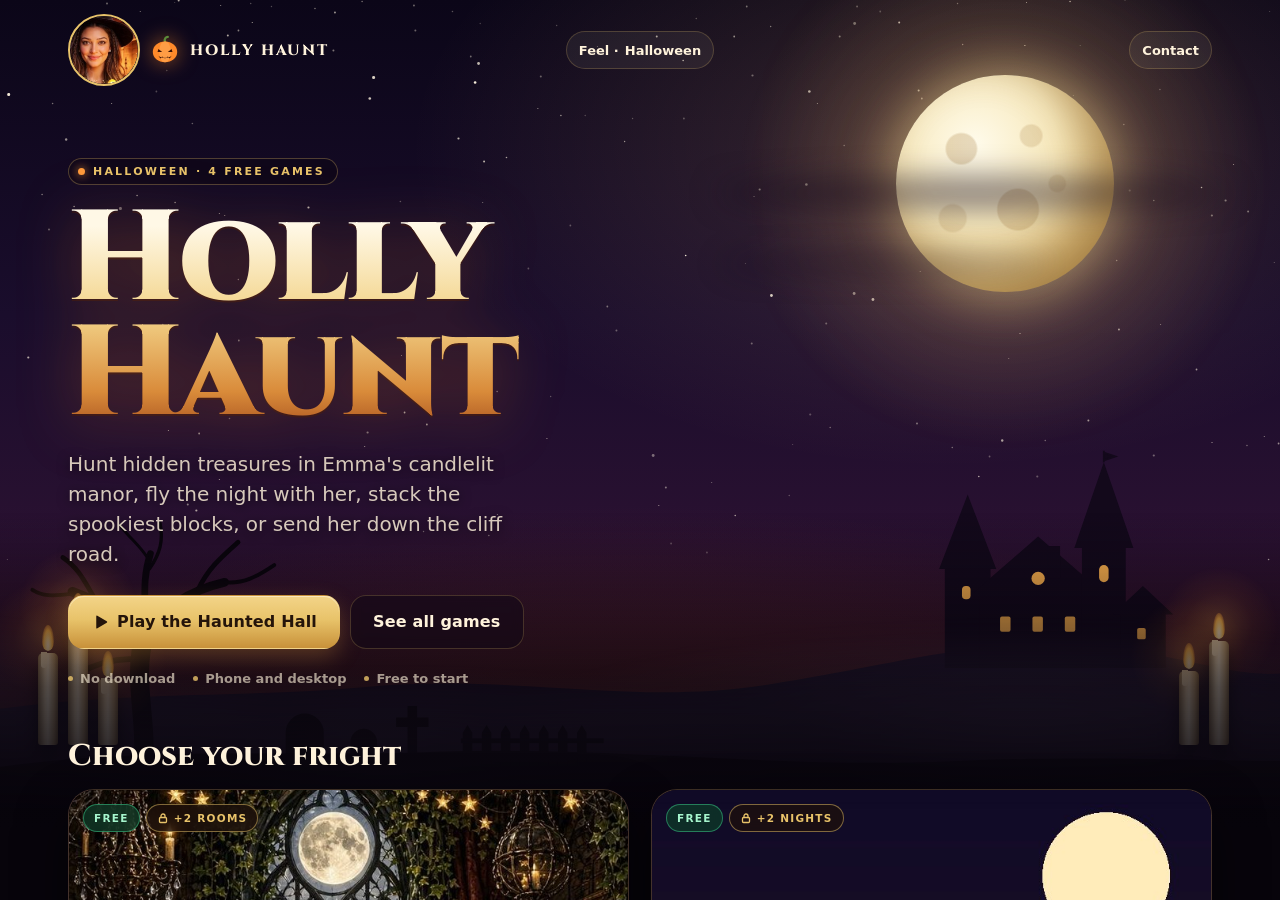
==== index.html @ d666a54c "Make each theme a real hunt, with its own rooms, cards, flight, and unlock" ====
<!DOCTYPE html>
<html lang="en">
<head>
  <meta charset="UTF-8" />
  <meta name="viewport" content="width=device-width, initial-scale=1, viewport-fit=cover" />
  <title>Holly Haunt · Spooky Halloween games to play in your browser</title>
  <meta name="description" content="Four free Halloween games for phone and desktop: find hidden objects in Emma's hall, fly with Emma, stack Holly blocks, or ride the cliff road." />
  <meta name="theme-color" content="#07040b" />
  <link rel="canonical" href="https://halloweenfest.github.io/" />
  <meta property="og:type" content="website" />
  <meta property="og:site_name" content="Holly Haunt" />
  <meta property="og:title" content="Holly Haunt · Spooky Halloween games" />
  <meta property="og:description" content="Find hidden objects, fly with Emma, stack the haunt, or ride the cliff. Free to play in your browser." />
  <meta property="og:url" content="https://halloweenfest.github.io/" />
  <meta property="og:image" content="https://halloweenfest.github.io/og.jpg" />
  <meta property="og:image:width" content="1200" />
  <meta property="og:image:height" content="630" />
  <meta name="twitter:card" content="summary_large_image" />
  <link rel="icon" href="favicon.ico?v=11" sizes="any" />
  <link rel="icon" href="favicon.png?v=11" type="image/png" />
  <link rel="apple-touch-icon" href="apple-touch-icon.png?v=11" />
  <link rel="preconnect" href="https://fonts.googleapis.com" />
  <link rel="preconnect" href="https://fonts.gstatic.com" crossorigin />
  <link rel="stylesheet" href="https://fonts.googleapis.com/css2?family=Cinzel:wght@600;700;800;900&display=swap" />
  <link rel="stylesheet" href="site.css?v=4" />
  <link rel="preload" as="image" href="tile-find.jpg?v=7" />
  <script>
    !function(t,e){var o,n,p,r;e.__SV||(window.posthog=e,e._i=[],e.init=function(i,s,a){function g(t,e){var o=e.split(".");2==o.length&&(t=t[o[0]],e=o[1]),t[e]=function(){t.push([e].concat(Array.prototype.slice.call(arguments,0)))}}(p=t.createElement("script")).type="text/javascript",p.crossOrigin="anonymous",p.async=!0,p.src=s.api_host.replace(".i.posthog.com","-assets.i.posthog.com")+"/static/array.js",(r=t.getElementsByTagName("script")[0]).parentNode.insertBefore(p,r);var u=e;for(void 0!==a?u=e[a]=[]:a="posthog",u.people=u.people||[],u.toString=function(t){var e="posthog";return"posthog"!==a&&(e+="."+a),t||(e+=" (stub)"),e},u.people.toString=function(){return u.toString(1)+".people (stub)"},o="init capture register register_once register_for_session unregister unregister_for_session getFeatureFlag getFeatureFlagPayload isFeatureEnabled reloadFeatureFlags updateEarlyAccessFeatureEnrollment getEarlyAccessFeatures on onFeatureFlags onSessionId getSurveys getActiveMatchingSurveys renderSurvey canRenderSurvey getNextSurveyStep identify setPersonProperties group resetGroups setPersonPropertiesForFlags resetPersonPropertiesForFlags setGroupPropertiesForFlags resetGroupPropertiesForFlags reset get_distinct_id set_config startSessionRecording stopSessionRecording sessionRecordingStarted captureException loadToolbar get_session_id get_session_replay_url createPersonProfile opt_in_capturing opt_out_capturing has_opted_in_capturing has_opted_out_capturing clear_opt_in_out_capturing debug".split(" "),n=0;n<o.length;n++)g(u,o[n]);e._i.push([i,s,a])},e.__SV=1)}(document,window.posthog||[]);
    posthog.init('phc_z6kQXd5am8uAvdXVkFVNWkbPxMuJ7vJc547HLKTxLLtp',{api_host:'https://us.i.posthog.com',person_profiles:'identified_only'});
    posthog.register({ site: 'halloweenfest' });
  </script>
  <style>
    /* =====================================================================
       FIND GAME  (Holly Haunt hidden objects)
       ===================================================================== */
    html, body { height: 100%; }
    body {
      display: flex; flex-direction: column;
      height: 100dvh;
      overflow: hidden;
      background: #07040a;
    }
    body > header.topbar {
      background: linear-gradient(180deg, rgba(10, 5, 14, .97), rgba(14, 7, 18, .9));
      border-bottom-color: rgba(232, 195, 106, .16);
    }
    body > header .mid { display: flex; align-items: center; justify-content: center; gap: 8px; }
    .emma-mark { width: 48px; height: 48px; border-radius: 50%; object-fit: cover; border: 2px solid #e8c36a; flex: none; }
    body > header .mid .sub { display: inline-flex; align-items: center; gap: 6px; justify-content: center; }
    body > header .mid .sub svg { width: 13px; height: 13px; opacity: .8; }
    #progress {
      position: absolute; left: 0; right: 0; bottom: -1px; height: 2px;
      background: rgba(255, 243, 220, .06); overflow: hidden; pointer-events: none;
    }
    #progress i {
      display: block; height: 100%; width: 0;
      background: linear-gradient(90deg, var(--ember), var(--gold), #fff1c4);
      box-shadow: 0 0 12px rgba(255, 190, 90, .8);
      transition: width .5s cubic-bezier(.2, .8, .2, 1);
    }
    #score {
      display: inline-flex; align-items: center; gap: 6px;
      font: 800 14px/1 var(--sans); font-variant-numeric: tabular-nums;
      min-height: 38px; padding: 0 12px; border-radius: 999px;
      background: linear-gradient(180deg, rgba(232, 195, 106, .2), rgba(232, 195, 106, .08));
      color: #ffe7a8; border: 1px solid var(--line-strong);
      box-shadow: 0 0 18px rgba(232, 160, 60, .15);
    }
    #score.bump { animation: bump .45s ease-out; }
    @keyframes bump { 40% { transform: scale(1.18); box-shadow: 0 0 26px rgba(255, 200, 100, .6); } }

    #stage {
      position: relative;
      flex: 1;
      min-height: 0;
      background: #060307;
      touch-action: none;
      overflow: hidden;
      user-select: none; -webkit-user-select: none;
    }
    #bgblur {
      position: absolute; inset: -60px;
      background: #120910 center / cover no-repeat;
      filter: blur(34px) saturate(1.3) brightness(.5);
      transform: scale(1.08);
      pointer-events: none;
    }
    #pic {
      position: absolute; inset: 0;
      width: 100%; height: 100%;
      object-fit: contain;
      pointer-events: none;
      user-select: none; -webkit-user-select: none;
      filter: drop-shadow(0 24px 60px rgba(0, 0, 0, .75));
      opacity: 0; transition: opacity .5s ease;
    }
    #pic.ready { opacity: 1; }
    .fx-vignette, .fx-candle {
      position: absolute; inset: 0; pointer-events: none; z-index: 2;
    }
    .fx-vignette {
      background:
        radial-gradient(ellipse 70% 62% at 50% 50%, transparent 55%, rgba(4, 1, 6, .55) 85%, rgba(4, 1, 6, .85) 100%);
    }
    .fx-candle {
      background:
        radial-gradient(45% 38% at 30% 62%, rgba(255, 150, 50, .16), transparent 70%),
        radial-gradient(40% 34% at 72% 38%, rgba(255, 190, 90, .10), transparent 70%);
      mix-blend-mode: screen;
      animation: candle 5.2s infinite;
    }
    @keyframes candle {
      0%, 100% { opacity: .85; } 8% { opacity: .6; } 12% { opacity: .95; } 30% { opacity: .75; }
      46% { opacity: 1; } 52% { opacity: .7; } 70% { opacity: .9; } 84% { opacity: .65; }
    }
    /* found marker */
    .ring {
      position: absolute; z-index: 3; border-radius: 50%;
      transform: translate(-50%, -50%);
      pointer-events: none;
      border: 2px solid rgba(255, 222, 140, .95);
      background: radial-gradient(circle, rgba(255, 220, 140, .14), rgba(255, 220, 140, 0) 70%);
      box-shadow: 0 0 14px rgba(255, 196, 90, .75), inset 0 0 12px rgba(255, 196, 90, .35);
      animation: ringIn .5s cubic-bezier(.2, 1.4, .4, 1) both;
    }
    .ring::after {
      content: ""; position: absolute; right: -2px; top: -2px;
      width: 18px; height: 18px; border-radius: 50%;
      background: #2fbf7d url("data:image/svg+xml,%3Csvg xmlns='http://www.w3.org/2000/svg' viewBox='0 0 24 24' fill='none' stroke='white' stroke-width='3.4' stroke-linecap='round' stroke-linejoin='round'%3E%3Cpath d='M5 12.5l4.5 4.5L19 7.5'/%3E%3C/svg%3E") center / 12px no-repeat;
      box-shadow: 0 0 0 2px #0c0710, 0 2px 8px rgba(0, 0, 0, .6);
    }
    @keyframes ringIn { from { transform: translate(-50%, -50%) scale(.3); opacity: 0; } }
    /* hint magnifier */
    .ring.hint {
      z-index: 4;
      border: 3px solid #ffe2a0;
      background: radial-gradient(circle at 38% 34%, rgba(255, 255, 255, .22), rgba(255, 240, 200, .06) 45%, rgba(255, 210, 120, .04) 70%);
      -webkit-backdrop-filter: brightness(1.45) contrast(1.12) saturate(1.2);
      backdrop-filter: brightness(1.45) contrast(1.12) saturate(1.2);
      box-shadow: 0 0 0 6px rgba(20, 10, 20, .55), 0 0 0 7px rgba(255, 226, 160, .5), 0 0 40px rgba(255, 200, 100, .7);
      animation: lensIn .45s cubic-bezier(.2, 1.4, .4, 1) both, lens 1.1s ease-in-out .45s 3;
    }
    .ring.hint::after {
      right: auto; top: auto; left: 88%; top: 88%;
      width: 12px; height: 46px; border-radius: 6px;
      background: linear-gradient(90deg, #5a3a1c, #a8783e 50%, #5a3a1c);
      box-shadow: 0 0 0 2px rgba(255, 226, 160, .6), 0 6px 14px rgba(0, 0, 0, .6);
      transform: rotate(-45deg); transform-origin: 50% 0;
    }
    @keyframes lensIn { from { transform: translate(-50%, -50%) scale(2.2); opacity: 0; } }
    @keyframes lens { 50% { transform: translate(-50%, -50%) scale(1.12); } }
    .ring.hint.fade { opacity: 0; transition: opacity .4s; }

    .burst { position: absolute; z-index: 5; width: 0; height: 0; pointer-events: none; }
    .burst .shock {
      position: absolute; left: -40px; top: -40px; width: 80px; height: 80px; border-radius: 50%;
      border: 2px solid rgba(255, 230, 160, .9);
      box-shadow: 0 0 24px rgba(255, 190, 90, .8);
      animation: shock .6s ease-out forwards;
    }
    @keyframes shock { from { transform: scale(.2); opacity: 1; } to { transform: scale(1.8); opacity: 0; } }
    .burst .spark {
      position: absolute; left: -4px; top: -4px; width: 8px; height: 8px; border-radius: 50%;
      background: radial-gradient(circle, #fff, #ffd27a 45%, rgba(255, 140, 40, 0) 72%);
      animation: spark .8s cubic-bezier(.1, .7, .3, 1) forwards;
      transform: rotate(var(--a)) translateX(0);
    }
    .burst .spark:nth-child(3n) { background: radial-gradient(circle, #fff, #b9a2ff 45%, rgba(139, 108, 255, 0) 72%); }
    @keyframes spark {
      70% { opacity: 1; }
      to { transform: rotate(var(--a)) translateX(var(--d)) scale(.4); opacity: 0; }
    }
    .pop {
      position: absolute; z-index: 6; transform: translate(-50%, -110%);
      font: 900 26px/1 var(--display); letter-spacing: .04em; color: #ffe9b0;
      text-shadow: 0 0 18px rgba(255, 170, 60, .9), 0 3px 10px #000;
      pointer-events: none; white-space: nowrap;
      animation: floaty 1s cubic-bezier(.2, .8, .3, 1) forwards;
    }
    @keyframes floaty {
      from { transform: translate(-50%, -60%) scale(.6); opacity: 0; }
      20% { transform: translate(-50%, -110%) scale(1.08); opacity: 1; }
      to { transform: translate(-50%, -200%) scale(1); opacity: 0; }
    }
    .miss {
      position: absolute; z-index: 5; width: 54px; height: 54px; margin: -27px 0 0 -27px;
      border-radius: 50%; pointer-events: none;
      border: 2px solid rgba(190, 160, 255, .75);
      background: radial-gradient(circle, rgba(139, 108, 255, .25), transparent 65%);
      animation: miss .5s ease-out forwards;
    }
    .miss::before, .miss::after {
      content: ""; position: absolute; left: 50%; top: 50%; width: 16px; height: 2px; margin: -1px 0 0 -8px;
      background: rgba(220, 205, 255, .95); border-radius: 2px; transform: rotate(45deg);
    }
    .miss::after { transform: rotate(-45deg); }
    @keyframes miss {
      0% { transform: scale(.5); opacity: 0; } 25% { transform: scale(1) translateX(-4px); opacity: 1; }
      45% { transform: translateX(4px); } 65% { transform: translateX(-2px); }
      100% { transform: scale(1.25); opacity: 0; }
    }
    .flyer {
      position: fixed; z-index: 30; width: 46px; height: 46px; margin: -23px 0 0 -23px; border-radius: 50%;
      pointer-events: none; background-repeat: no-repeat;
      box-shadow: 0 0 0 2px #ffe2a0, 0 0 22px rgba(255, 190, 90, .9);
    }
    /* desktop cursor ring */
    #cursor {
      position: absolute; left: 0; top: 0; z-index: 7;
      width: 52px; height: 52px; margin: -26px 0 0 -26px; border-radius: 50%;
      border: 1.5px solid rgba(255, 236, 190, .9);
      box-shadow: 0 0 14px rgba(255, 190, 100, .55), inset 0 0 12px rgba(255, 190, 100, .3);
      pointer-events: none; opacity: 0; transition: opacity .2s, width .15s, height .15s, margin .15s;
      will-change: transform;
    }
    #cursor::after {
      content: ""; position: absolute; left: 50%; top: 50%; width: 4px; height: 4px; margin: -2px 0 0 -2px;
      border-radius: 50%; background: #fff2cf; box-shadow: 0 0 6px #ffcf7a;
    }
    #cursor.on { opacity: 1; }
    #cursor.out { opacity: .35; }
    #cursor.down { width: 40px; height: 40px; margin: -20px 0 0 -20px; }
    @media (hover: hover) and (pointer: fine) {
      #stage { cursor: none; }
    }
    #toast {
      bottom: 14px; z-index: 8;
      background: rgba(14, 7, 18, .82);
      border-color: rgba(232, 195, 106, .35);
      box-shadow: 0 10px 30px rgba(0, 0, 0, .5), 0 0 0 1px rgba(255, 255, 255, .04) inset;
      -webkit-backdrop-filter: blur(10px); backdrop-filter: blur(10px);
      padding: 10px 18px; font-weight: 700; letter-spacing: .01em;
    }

    /* item tray */
    #list {
      position: relative;
      display: flex; gap: 8px; overflow-x: auto; overscroll-behavior-x: contain;
      padding: 10px calc(12px + var(--sar)) 10px calc(12px + var(--sal));
      background: linear-gradient(180deg, rgba(26, 14, 28, .96), rgba(14, 8, 16, .98));
      border-top: 1px solid rgba(232, 195, 106, .2);
      box-shadow: 0 -12px 30px rgba(0, 0, 0, .45);
      scrollbar-width: none;
      scroll-snap-type: x proximity;
      -webkit-mask-image: linear-gradient(90deg, #000 85%, transparent);
      mask-image: linear-gradient(90deg, #000 85%, transparent);
    }
    #list::-webkit-scrollbar { display: none; }
    #list .tray-head { display: none; }
    .chip {
      position: relative;
      flex: 0 0 auto; display: inline-flex; align-items: center; gap: 9px;
      min-height: 50px; padding: 5px 14px 5px 5px;
      border: 1px solid rgba(255, 236, 190, .14); border-radius: 999px;
      background: linear-gradient(180deg, rgba(255, 243, 220, .08), rgba(255, 243, 220, .03));
      color: var(--cream); font: 650 13.5px/1.15 var(--sans); text-align: left;
      scroll-snap-align: start;
      transition: background .2s, border-color .2s, opacity .3s, transform .15s;
    }
    .chip:hover { border-color: rgba(255, 220, 150, .45); background: rgba(255, 243, 220, .1); }
    .chip:active { transform: scale(.97); }
    .chip .th {
      position: relative; flex: none;
      width: 40px; height: 40px; border-radius: 50%;
      background-color: #1a0f16; background-repeat: no-repeat;
      box-shadow: 0 0 0 1.5px rgba(232, 195, 106, .55), 0 4px 10px rgba(0, 0, 0, .5);
    }
    .chip .nm { white-space: nowrap; }
    .chip.got { opacity: .5; border-color: rgba(47, 191, 125, .35); background: rgba(47, 191, 125, .06); }
    .chip.got .nm { text-decoration: line-through; text-decoration-color: var(--gold); text-decoration-thickness: 2px; }
    .chip.got .th { filter: saturate(.6) brightness(.9); }
    .chip.got .th::after {
      content: ""; position: absolute; inset: 0; border-radius: 50%;
      background: rgba(16, 60, 38, .4) url("data:image/svg+xml,%3Csvg xmlns='http://www.w3.org/2000/svg' viewBox='0 0 24 24' fill='none' stroke='%239ff0c6' stroke-width='3.2' stroke-linecap='round' stroke-linejoin='round'%3E%3Cpath d='M5 12.5l4.5 4.5L19 7.5'/%3E%3C/svg%3E") center / 20px no-repeat;
    }
    .chip.just { animation: chipWin .9s ease-out; }
    .chip.just::before {
      content: ""; position: absolute; inset: -2px; border-radius: inherit; pointer-events: none;
      box-shadow: 0 0 0 2px rgba(255, 220, 140, .9), 0 0 24px rgba(255, 190, 90, .8);
      animation: chipGlow 1.2s ease-out forwards;
    }
    @keyframes chipWin { 30% { transform: scale(1.08); opacity: 1; } }
    @keyframes chipGlow { to { opacity: 0; } }
    .chip.hinted { border-color: rgba(255, 220, 140, .9); box-shadow: 0 0 18px rgba(255, 190, 90, .5); }

    #bar {
      display: grid; grid-template-columns: 1fr 1.25fr 52px;
      gap: 8px;
      padding: 8px calc(12px + var(--sar)) calc(10px + var(--sab)) calc(12px + var(--sal));
      background: #0e0810;
    }
    #bar .btn { min-height: 50px; }
    #bar .btn svg { width: 19px; height: 19px; flex: none; }
    #hintBtn { position: relative; overflow: hidden; }
    #hintBtn::after {
      content: ""; position: absolute; inset: 0;
      background: linear-gradient(105deg, transparent 35%, rgba(255, 255, 255, .45) 50%, transparent 65%);
      transform: translateX(-120%); animation: sheen 4.5s ease-in-out 2s infinite;
    }
    @keyframes sheen { 0%, 70% { transform: translateX(-120%); } 100% { transform: translateX(120%); } }
    #hintBtn.cool { filter: saturate(.5) brightness(.8); }
    #hintCount {
      font: 800 11px/1 var(--sans); padding: 3px 6px; border-radius: 999px;
      background: rgba(36, 20, 10, .2); color: #3a2208;
    }
    #contactBtn { padding: 0; min-height: 50px; }
    #contactBtn svg { width: 20px; height: 20px; }

    /* desktop: picture left, glass tray right */
    @media (min-width: 980px) {
      body {
        display: grid;
        grid-template-columns: minmax(0, 1fr) 340px;
        grid-template-rows: auto minmax(0, 1fr) auto;
      }
      body > header.topbar { grid-column: 1 / -1; }
      #stage { grid-column: 1; grid-row: 2 / 4; }
      #list {
        grid-column: 2; grid-row: 2;
        display: grid; grid-template-columns: 1fr 1fr; align-content: start; gap: 8px;
        overflow-x: hidden; overflow-y: auto;
        padding: 18px 16px 12px;
        border-top: 0; border-left: 1px solid rgba(232, 195, 106, .16);
        background:
          radial-gradient(120% 50% at 50% 0%, rgba(139, 108, 255, .12), transparent 70%),
          linear-gradient(180deg, rgba(24, 13, 26, .97), rgba(12, 7, 14, .99));
        box-shadow: -20px 0 40px rgba(0, 0, 0, .35);
        -webkit-mask-image: none; mask-image: none;
      }
      #list .tray-head {
        display: flex; grid-column: 1 / -1; align-items: baseline; justify-content: space-between;
        padding: 0 2px 6px; margin-bottom: 4px; border-bottom: 1px solid rgba(232, 195, 106, .14);
      }
      #list .tray-head b { font: 800 18px/1.2 var(--display); color: var(--cream); letter-spacing: .02em; }
      #list .tray-head span { font: 700 12px/1 var(--sans); color: var(--gold); letter-spacing: .12em; }
      .chip {
        border-radius: 14px; padding: 6px 8px 6px 6px; min-height: 60px; gap: 8px;
        font-size: 13px;
      }
      .chip .th { width: 46px; height: 46px; border-radius: 10px; }
      .chip .th::after { border-radius: 10px !important; }
      .chip .nm { white-space: normal; }
      #bar {
        grid-column: 2; grid-row: 3;
        grid-template-columns: 1fr 1fr 52px; grid-template-areas: "hint hint hint" "rooms rooms contact";
        padding: 12px 16px calc(16px + var(--sab));
        border-left: 1px solid rgba(232, 195, 106, .16);
        background: #0c070e;
      }
      #hintBtn { grid-area: hint; min-height: 56px; font-size: 17px; }
      #roomsBtn { grid-area: rooms; }
      #contactBtn { grid-area: contact; }
    }
    @media (max-width: 420px) {
      body > header.topbar { grid-template-columns: auto minmax(0, 1fr) auto; }
      body > header .mid .kicker { font-size: 12px; letter-spacing: .14em; }
    }
    @media (max-width: 360px) {
      .chip { font-size: 12.5px; min-height: 46px; }
      .chip .th { width: 36px; height: 36px; }
      #bar { grid-template-columns: 1fr 1.2fr 48px; }
      body > header .chip-btn:not(.icon) { padding: 0 9px; }
    }

    /* rooms sheet */
    .rooms { display: grid; grid-template-columns: repeat(3, minmax(0, 1fr)); gap: 10px; margin-top: 12px; }
    #rooms .room {
      aspect-ratio: 3 / 4; border-radius: 18px;
      border-color: rgba(232, 195, 106, .25);
      font: 800 15px/1.1 var(--display); letter-spacing: .02em;
      box-shadow: 0 12px 28px rgba(0, 0, 0, .5);
      background-size: cover; background-position: center 30%;
      transition: transform .25s, box-shadow .25s, border-color .25s;
    }
    #rooms .room:hover { transform: translateY(-4px); box-shadow: 0 18px 40px rgba(0, 0, 0, .6), 0 0 28px rgba(255, 170, 70, .2); }
    #rooms .room .meta { display: block; font: 600 11px/1.3 var(--sans); color: var(--muted); margin-top: 4px; letter-spacing: .02em; }
    #rooms .room.cur { border-color: var(--gold); box-shadow: 0 0 0 2px rgba(232, 195, 106, .55), 0 18px 40px rgba(0, 0, 0, .6); }
    #rooms .room.cur::before {
      content: "Playing"; position: absolute; z-index: 2; top: 8px; left: 8px;
      font: 800 9px/1 var(--sans); letter-spacing: .14em; text-transform: uppercase;
      padding: 5px 7px; border-radius: 999px; background: var(--gold); color: #24140a;
    }
    #pick .sheet h2, #pay .sheet h2, #done .sheet h2, #contact .sheet h2 {
      background: linear-gradient(180deg, #fff5de 30%, #e8c36a 85%);
      -webkit-background-clip: text; background-clip: text; color: transparent;
    }

    /* pay sheet */
    .emblem {
      width: 64px; height: 64px; margin: -2px auto 10px; border-radius: 50%;
      display: grid; place-items: center;
      background: radial-gradient(circle at 40% 35%, #3a2230, #170d14);
      border: 1px solid var(--line-strong);
      box-shadow: 0 0 30px rgba(255, 170, 70, .25), inset 0 0 18px rgba(0, 0, 0, .6);
    }
    .emblem svg { width: 30px; height: 30px; color: var(--gold); }
    #pay .sheet, #done .sheet { text-align: center; }
    .unlock-peek { display: grid; grid-template-columns: 1fr 1fr; gap: 10px; margin: 4px 0 14px; }
    .unlock-peek span {
      position: relative; aspect-ratio: 4 / 3; border-radius: 14px; overflow: hidden;
      background: #120a10 center 35% / cover no-repeat; border: 1px solid var(--line);
      display: flex; align-items: flex-end; justify-content: center; padding: 8px;
      font: 800 13px/1 var(--display); color: var(--cream); text-shadow: 0 2px 8px #000;
    }
    .unlock-peek span::after { content: ""; position: absolute; inset: 40% 0 0; background: linear-gradient(transparent, rgba(12, 7, 16, .9)); }
    .unlock-peek b { position: relative; z-index: 1; }

    /* done sheet */
    #done .stat-row { margin: 14px 0 6px; }
    #done .stat-row b { font-family: var(--display); font-size: 24px; color: #ffe7a8; }
    .stars-row { display: flex; justify-content: center; gap: 6px; margin: 6px 0 2px; }
    .stars-row svg { width: 30px; height: 30px; color: #3a2a30; transition: color .3s; }
    .stars-row svg.on { color: var(--gold); filter: drop-shadow(0 0 8px rgba(255, 190, 80, .7)); animation: starPop .5s cubic-bezier(.2, 1.6, .4, 1) both; }
    .stars-row svg.on:nth-child(2) { animation-delay: .15s; } .stars-row svg.on:nth-child(3) { animation-delay: .3s; }
    @keyframes starPop { from { transform: scale(0) rotate(-40deg); } }

    /* contact sheet */
    .contact-row {
      display: flex; align-items: center; gap: 12px; text-align: left;
      padding: 12px; margin-top: 10px; border-radius: 14px;
      background: rgba(255, 243, 220, .04); border: 1px solid var(--line);
    }
    .contact-row .ic {
      flex: none; width: 42px; height: 42px; border-radius: 12px; display: grid; place-items: center;
      background: linear-gradient(135deg, rgba(232, 195, 106, .25), rgba(139, 108, 255, .2)); color: var(--gold);
    }
    .contact-row .ic svg { width: 20px; height: 20px; }
    .contact-row .tx { min-width: 0; flex: 1; }
    .contact-row .tx p { margin: 0; font-size: 12px; letter-spacing: .14em; text-transform: uppercase; color: var(--gold); font-weight: 700; }
    .contact-row .tx strong { display: block; color: var(--cream); font-size: 16px; overflow-wrap: anywhere; }

    /* =====================================================================
       GAME PICKER
       ===================================================================== */
    #gate {
      position: fixed; inset: 0; z-index: 10;
      display: none;
      overflow-x: hidden; overflow-y: auto;
      -webkit-overflow-scrolling: touch;
      background: #07040b;
      --mx: 0; --my: 0;
    }
    #gate.on { display: block; }
    .scene {
      position: absolute; left: 0; right: 0; top: 0;
      height: clamp(600px, 92vh, 860px);
      overflow: hidden; pointer-events: none; z-index: 0;
      background:
        radial-gradient(60% 55% at 74% 18%, rgba(255, 196, 120, .16), transparent 70%),
        radial-gradient(90% 60% at 50% 100%, rgba(255, 110, 40, .2), transparent 65%),
        linear-gradient(180deg, #0b0618 0%, #1a0d2c 38%, #2a1131 66%, #3a1424 84%, #1a0a14 100%);
    }
    .scene::after {
      content: ""; position: absolute; left: 0; right: 0; bottom: 0; height: 38%;
      background: linear-gradient(180deg, transparent, rgba(7, 4, 11, .7) 55%, #07040b);
      z-index: 9;
    }
    .layer {
      position: absolute; inset: 0;
      transform: translate3d(calc(var(--mx) * var(--d, 0) * 1px), calc(var(--my) * var(--d, 0) * 1px), 0);
      transition: transform .6s cubic-bezier(.2, .7, .2, 1);
      will-change: transform;
    }
    .stars { position: absolute; left: 0; top: 0; width: 1px; height: 1px; border-radius: 50%; }
    .stars.s2 { animation: twinkle 3.6s ease-in-out infinite alternate; }
    @keyframes twinkle { from { opacity: .25; } to { opacity: 1; } }
    .moon-wrap { position: absolute; right: 13%; top: 9%; width: clamp(130px, 17vw, 250px); aspect-ratio: 1; }
    .moon-halo {
      position: absolute; inset: -90%; border-radius: 50%;
      background: radial-gradient(circle, rgba(255, 226, 160, .32) 0, rgba(255, 196, 120, .12) 30%, transparent 62%);
      animation: breathe 7s ease-in-out infinite;
    }
    @keyframes breathe { 50% { transform: scale(1.08); opacity: .8; } }
    .moon {
      position: absolute; inset: 0; border-radius: 50%;
      background:
        radial-gradient(circle at 30% 34%, rgba(170, 130, 70, .28) 0 7%, transparent 8%),
        radial-gradient(circle at 62% 28%, rgba(170, 130, 70, .22) 0 5%, transparent 6%),
        radial-gradient(circle at 56% 62%, rgba(170, 130, 70, .26) 0 11%, transparent 12%),
        radial-gradient(circle at 26% 66%, rgba(170, 130, 70, .18) 0 6%, transparent 7%),
        radial-gradient(circle at 74% 50%, rgba(170, 130, 70, .16) 0 4%, transparent 5%),
        radial-gradient(circle at 36% 32%, #fffbeb 0, #f7e8bb 40%, #e4c47e 72%, #b98f4b 100%);
      box-shadow: 0 0 50px 8px rgba(255, 226, 150, .4), 0 0 140px 40px rgba(255, 196, 110, .14), inset -22px -18px 44px rgba(110, 70, 25, .45);
    }
    .wisp {
      position: absolute; border-radius: 50%;
      background: rgba(18, 8, 28, .7); filter: blur(16px);
      animation: wisp linear infinite;
    }
    .wisp.w1 { width: 40%; height: 22px; right: 4%; top: 22%; animation-duration: 38s; }
    .wisp.w2 { width: 26%; height: 14px; right: 18%; top: 31%; animation-duration: 52s; animation-direction: reverse; opacity: .75; }
    @keyframes wisp { 0% { transform: translateX(30%); } 50% { transform: translateX(-30%); } 100% { transform: translateX(30%); } }
    .sil { position: absolute; left: 0; right: 0; bottom: 0; width: 100%; height: 46%; display: block; }
    .win { animation: winflick 3s infinite; }
    .win:nth-of-type(2n) { animation-duration: 4.3s; animation-delay: -1s; }
    .win:nth-of-type(3n) { animation-duration: 2.4s; animation-delay: -2s; }
    @keyframes winflick { 0%, 100% { opacity: 1; } 40% { opacity: .75; } 44% { opacity: .35; } 48% { opacity: .9; } 70% { opacity: .8; } }
    .fog {
      position: absolute; left: -50%; width: 200%; bottom: 0; height: 42%;
      background:
        radial-gradient(30% 50% at 15% 70%, rgba(190, 170, 230, .16), transparent 70%),
        radial-gradient(25% 45% at 40% 85%, rgba(200, 180, 240, .14), transparent 70%),
        radial-gradient(30% 50% at 65% 75%, rgba(190, 170, 230, .15), transparent 70%),
        radial-gradient(25% 45% at 90% 85%, rgba(200, 180, 240, .13), transparent 70%);
      filter: blur(6px);
      animation: drift 46s linear infinite alternate;
    }
    .fog.f2 { bottom: 6%; height: 30%; opacity: .7; animation-duration: 64s; animation-direction: alternate-reverse; }
    @keyframes drift { from { transform: translateX(0); } to { transform: translateX(25%); } }
    .bat {
      position: absolute; left: 0; top: var(--y); width: var(--w); height: auto;
      color: #07030a; opacity: .9;
      animation: batfly var(--t) linear var(--dl) infinite;
      transform: translateX(-120px);
    }
    .bat svg { width: 100%; height: auto; display: block; animation: bob 1.4s ease-in-out infinite alternate; }
    .bat path { animation: flap .22s ease-in-out infinite alternate; transform-origin: 50% 40%; }
    @keyframes batfly { from { transform: translateX(-120px); } to { transform: translateX(calc(100vw + 120px)); } }
    @keyframes bob { from { transform: translateY(-14px) rotate(-6deg); } to { transform: translateY(14px) rotate(5deg); } }
    @keyframes flap { from { transform: scaleY(1); } to { transform: scaleY(.45) scaleX(.94); } }
    .ember {
      position: absolute; bottom: 8%; width: 4px; height: 4px; border-radius: 50%;
      background: #ffb35c; box-shadow: 0 0 8px 2px rgba(255, 150, 50, .7);
      opacity: 0; animation: rise linear infinite;
    }
    @keyframes rise {
      0% { transform: translate(0, 0); opacity: 0; } 15% { opacity: .9; }
      100% { transform: translate(var(--dx, 30px), -46vh); opacity: 0; }
    }
    .candles { position: absolute; bottom: 10%; display: flex; align-items: flex-end; gap: 10px; z-index: 8; }
    .candles.left { left: 3%; }
    .candles.right { right: 4%; }
    .candle {
      position: relative; width: 20px; height: var(--h, 70px);
      border-radius: 5px 5px 3px 3px;
      background: linear-gradient(90deg, #8f7a5a, #f3e2c0 35%, #fff4dc 50%, #cdb48a 80%, #8a7352);
      box-shadow: 0 10px 18px rgba(0, 0, 0, .6);
    }
    .candle::before { /* wax drip */
      content: ""; position: absolute; left: 3px; top: -1px; width: 6px; height: 16px; border-radius: 0 0 4px 4px;
      background: #fff1d2;
    }
    .flame {
      position: absolute; left: 50%; bottom: calc(100% + 2px); width: 12px; height: 26px; margin-left: -6px;
      border-radius: 50% 50% 50% 50% / 64% 64% 36% 36%;
      background: radial-gradient(ellipse at 50% 78%, #fff 0, #fff2b8 22%, #ffbb4a 52%, rgba(255, 110, 30, .2) 78%, transparent 80%);
      transform-origin: 50% 100%;
      animation: flame 1.6s ease-in-out infinite;
      filter: blur(.3px);
    }
    .flame::after {
      content: ""; position: absolute; left: 50%; top: 50%; width: 120px; height: 120px; margin: -60px 0 0 -60px; border-radius: 50%;
      background: radial-gradient(circle, rgba(255, 170, 70, .35), rgba(255, 140, 40, .1) 40%, transparent 70%);
      animation: glow 2.2s ease-in-out infinite;
    }
    .candle:nth-child(2) .flame { animation-duration: 1.25s; animation-delay: -.4s; }
    .candle:nth-child(3) .flame { animation-duration: 1.9s; animation-delay: -.9s; }
    @keyframes flame {
      0%, 100% { transform: rotate(-2deg) scaleY(1); } 25% { transform: rotate(3deg) scaleY(1.08) scaleX(.92); }
      50% { transform: rotate(-3deg) scaleY(.94); } 75% { transform: rotate(2deg) scaleY(1.05) scaleX(.95); }
    }
    @keyframes glow { 0%, 100% { opacity: .9; transform: scale(1); } 30% { opacity: .65; transform: scale(.94); } 60% { opacity: 1; transform: scale(1.05); } }

    .gate-inner {
      position: relative; z-index: 2;
      max-width: 1180px; margin: 0 auto;
      padding: calc(14px + var(--sat)) calc(18px + var(--sar)) calc(24px + var(--sab)) calc(18px + var(--sal));
      min-height: 100%;
      display: flex; flex-direction: column;
    }
    .gate-nav { display: flex; align-items: center; justify-content: space-between; gap: 12px; }
    .brand { display: inline-flex; align-items: center; gap: 10px; font: 800 15px/1 var(--display); letter-spacing: .12em; color: var(--cream); text-transform: uppercase; }
    .brand svg { width: 30px; height: 30px; filter: drop-shadow(0 0 10px rgba(255, 140, 40, .6)); }
    .brand .emma-mark { width: 72px; height: 72px; }
    .hero { position: relative; padding: clamp(40px, 8vh, 96px) 0 clamp(36px, 6vh, 64px); max-width: 680px; }
    .hero .eyebrow {
      display: inline-flex; align-items: center; gap: 8px;
      padding: 7px 12px 7px 9px; border-radius: 999px;
      background: rgba(14, 7, 20, .55); border: 1px solid rgba(232, 195, 106, .3);
      -webkit-backdrop-filter: blur(6px); backdrop-filter: blur(6px);
      font: 700 11px/1 var(--sans); letter-spacing: .2em; text-transform: uppercase; color: var(--gold);
    }
    .hero .eyebrow i { width: 7px; height: 7px; border-radius: 50%; background: #ff9a3c; box-shadow: 0 0 10px #ff9a3c; animation: candle 3s infinite; }
    .hero h1 {
      font-family: var(--display); font-weight: 900;
      font-size: clamp(54px, 13.5vw, 128px); line-height: .9; letter-spacing: -.01em;
      margin: 18px 0 16px;
      background: linear-gradient(180deg, #fff8e6 10%, #f3d48a 48%, #d98b3a 82%, #a8521f);
      -webkit-background-clip: text; background-clip: text; color: transparent;
      filter: drop-shadow(0 6px 30px rgba(255, 150, 50, .28)) drop-shadow(0 2px 0 rgba(60, 20, 10, .6));
    }
    .hero h1 span { display: block; }
    .hero .lede { color: rgba(255, 243, 220, .82); font-size: clamp(16px, 4vw, 20px); line-height: 1.5; max-width: 36ch; text-shadow: 0 2px 12px rgba(0, 0, 0, .7); }
    .hero .cta { display: flex; flex-wrap: wrap; gap: 10px; margin-top: 26px; }
    .hero .cta .btn { min-height: 54px; padding: 0 22px; border-radius: 16px; font-size: 16px; }
    .hero .cta .btn svg { width: 18px; height: 18px; }
    .hero .cta .btn-ghost { background: rgba(14, 7, 20, .5); -webkit-backdrop-filter: blur(6px); backdrop-filter: blur(6px); }
    .facts { display: flex; flex-wrap: wrap; gap: 6px 18px; margin-top: 22px; color: rgba(255, 243, 220, .62); font-size: 13px; font-weight: 600; }
    .facts span { display: inline-flex; align-items: center; gap: 7px; }
    .facts span::before { content: ""; width: 5px; height: 5px; border-radius: 50%; background: var(--gold); opacity: .8; }

    .games-head { display: flex; align-items: end; justify-content: space-between; gap: 12px; margin: 0 0 16px; }
    .games-head h2 { font: 800 clamp(22px, 5vw, 30px)/1.1 var(--display); color: var(--cream); }
    .games-head p { color: var(--muted); font-size: 14px; }
    .games { position: relative; display: grid; gap: 18px; grid-template-columns: 1fr; perspective: 1200px; }
    .game-card {
      --accent: 255, 170, 70;
      position: relative; isolation: isolate;
      display: flex; flex-direction: column;
      border: 1px solid rgba(232, 195, 106, .2);
      border-radius: 26px; overflow: hidden;
      background: linear-gradient(180deg, #1b0f1d, #0f0811);
      color: var(--cream); text-decoration: none; text-align: left;
      box-shadow: 0 24px 50px rgba(0, 0, 0, .55), 0 1px 0 rgba(255, 255, 255, .06) inset;
      transform: rotateX(var(--rx, 0deg)) rotateY(var(--ry, 0deg)) translateY(var(--lift, 0px));
      transform-style: preserve-3d;
      transition: transform .35s cubic-bezier(.2, .8, .2, 1), box-shadow .35s, border-color .35s;
      padding: 0;
    }
    .game-card.c-emma { --accent: 160, 120, 255; }
    .game-card.c-stack { --accent: 255, 120, 60; }
    .game-card:hover, .game-card:focus-visible {
      --lift: -6px;
      border-color: rgba(var(--accent), .65);
      box-shadow: 0 34px 70px rgba(0, 0, 0, .6), 0 0 0 1px rgba(var(--accent), .35), 0 0 60px rgba(var(--accent), .28);
    }
    .game-card:focus-visible { outline-offset: 4px; border-radius: 26px; }
    .game-card .art { position: relative; display: block; aspect-ratio: 16 / 11; overflow: hidden; background: #120a10; }
    .game-card .art img { width: 100%; height: 100%; object-fit: cover; object-position: center 30%; transform: scale(1.02); transition: transform .8s cubic-bezier(.2, .8, .2, 1), filter .4s; }
    .game-card.c-emma .art img { object-position: center 38%; }
    .game-card.c-stack .art img { object-position: center 40%; }
    .game-card:hover .art img { transform: scale(1.08); filter: brightness(1.08) saturate(1.1); }
    .game-card .art::after {
      content: ""; position: absolute; inset: 0;
      background: linear-gradient(180deg, rgba(12, 6, 14, 0) 45%, rgba(15, 8, 17, .85) 82%, #0f0811 100%);
    }
    .game-card .glare {
      position: absolute; inset: 0; z-index: 3; pointer-events: none; opacity: 0;
      background: radial-gradient(420px circle at var(--gx, 50%) var(--gy, 30%), rgba(255, 240, 210, .16), transparent 45%);
      transition: opacity .3s;
    }
    .game-card:hover .glare { opacity: 1; }
    .game-card .badges { position: absolute; z-index: 2; top: 14px; left: 14px; right: 14px; display: flex; flex-wrap: wrap; gap: 6px; }
    .pill {
      display: inline-flex; align-items: center; gap: 5px;
      font: 800 10.5px/1 var(--sans); letter-spacing: .12em; text-transform: uppercase;
      padding: 7px 10px; border-radius: 999px;
      -webkit-backdrop-filter: blur(8px); backdrop-filter: blur(8px);
    }
    .pill svg { width: 12px; height: 12px; }
    .pill.free { background: rgba(14, 60, 40, .7); color: #a6f5cd; border: 1px solid rgba(62, 207, 142, .5); }
    .pill.lock { background: rgba(30, 16, 10, .7); color: var(--gold); border: 1px solid rgba(232, 195, 106, .5); }
    .pill.open { background: rgba(30, 16, 10, .7); color: #ffe2a0; border: 1px solid rgba(232, 195, 106, .5); }
    .game-card .body { position: relative; z-index: 2; display: block; padding: 0 20px 20px; margin-top: -54px; }
    .game-card .tag { display: block; font: 800 11px/1 var(--sans); letter-spacing: .2em; text-transform: uppercase; color: rgb(var(--accent)); filter: brightness(1.25); }
    .game-card .title { display: block; font: 800 clamp(24px, 6.4vw, 28px)/1.05 var(--display); margin: 9px 0 8px; color: #fff6e2; }
    .game-card .desc { display: block; color: var(--muted); font-size: 14.5px; line-height: 1.45; }
    .game-card .foot { display: flex; align-items: center; justify-content: space-between; gap: 10px; margin-top: 16px; }
    .game-card .meta { font-size: 12.5px; color: rgba(255, 243, 220, .55); font-weight: 600; }
    .game-card .play {
      display: inline-flex; align-items: center; gap: 8px; flex: none;
      min-height: 44px; padding: 0 18px 0 14px; border-radius: 999px;
      font: 800 15px/1 var(--sans); color: #24140a;
      background: linear-gradient(180deg, #f6dc98, var(--gold) 50%, var(--gold-2));
      box-shadow: 0 1px 0 rgba(255, 255, 255, .5) inset, 0 8px 22px rgba(232, 160, 60, .3);
      transition: transform .2s, box-shadow .2s;
    }
    .game-card .play svg { width: 16px; height: 16px; }
    .game-card:hover .play { transform: translateX(2px); box-shadow: 0 1px 0 rgba(255, 255, 255, .5) inset, 0 10px 30px rgba(var(--accent), .5); }
    .gate-foot {
      margin-top: auto; padding-top: 34px;
      display: flex; flex-wrap: wrap; gap: 8px 16px; align-items: center; justify-content: space-between;
      color: rgba(255, 243, 220, .5); font-size: 13px;
    }
    .gate-foot .btn-quiet { min-height: 44px; padding: 0 4px; }
    @media (min-width: 760px) {
      .games { grid-template-columns: repeat(2, minmax(0, 1fr)); gap: 22px; }
      .game-card .art { aspect-ratio: 4 / 5; }
      .game-card .body { margin-top: -90px; }
      .game-card .title { font-size: 26px; }
    }
    @media (min-width: 760px) and (max-width: 1020px) {
      .game-card .foot { flex-direction: column; align-items: flex-start; }
    }
    @media (max-width: 759px) {
      .scene { height: 640px; }
      .moon-wrap { right: -4%; top: 64px; width: 150px; }
      .sil { height: 34%; }
      .candles { bottom: 15%; transform: scale(.7); transform-origin: bottom left; }
      .candles.right { display: none; }
      .hero { padding-top: 64px; }
    }
    @media (max-width: 559px) {
      .hero .cta .btn-ghost { display: none; }
      .hero .cta .btn-primary { flex: 1 1 auto; }
    }
    @media (max-width: 360px) {
      .game-card .foot { flex-direction: column; align-items: flex-start; }
      .hero .cta .btn { width: 100%; }
    }
    @media (prefers-reduced-motion: reduce) {
      .bat, .ember, .wisp { display: none; }
      .layer { transition: none; transform: none; }
      #hintBtn::after { display: none; }
    }
  </style>
</head>
<body>
  <header class="topbar">
    <div class="left">
      <button id="gamesBtn" class="chip-btn" type="button" aria-label="Back to all games">
        <svg viewBox="0 0 24 24" fill="none" stroke="currentColor" stroke-width="2.4" stroke-linecap="round" stroke-linejoin="round" aria-hidden="true"><path d="M15 18l-6-6 6-6"/></svg>Games
      </button>
    </div>
    <div class="mid">
      <img class="emma-mark" src="emma-face.png?v=11" alt="Emma" width="34" height="34" />
      <div>
      <div class="kicker" id="roomName">GREAT HALL</div>
      <div class="sub" id="sub"><svg viewBox="0 0 24 24" fill="none" stroke="currentColor" stroke-width="2.2" stroke-linecap="round" aria-hidden="true"><circle cx="12" cy="13" r="8"/><path d="M12 9v4l2.5 2M9 2h6"/></svg><span id="clock">0:00</span></div>
      </div>
    </div>
    <div class="right">
      <div id="score" aria-live="polite">0/12</div>
      <button id="musicBtn" class="chip-btn icon" type="button" aria-pressed="true" aria-label="Sound on" title="Sound">
        <svg viewBox="0 0 24 24" fill="none" stroke="currentColor" stroke-width="2.2" stroke-linecap="round" stroke-linejoin="round" aria-hidden="true"><path d="M9 18V5l12-2v13"/><circle cx="6" cy="18" r="3"/><circle cx="18" cy="16" r="3"/></svg>
      </button>
    </div>
    <div id="progress" aria-hidden="true"><i></i></div>
  </header>
  <main id="stage">
    <div id="bgblur" aria-hidden="true"></div>
    <img id="pic" alt="Haunted room full of hidden objects" />
    <div class="fx-candle" aria-hidden="true"></div>
    <div class="fx-vignette" aria-hidden="true"></div>
    <div id="cursor" aria-hidden="true"></div>
    <div id="toast" class="toast" role="status">Tap the picture</div>
  </main>
  <div id="list" aria-label="Objects to find"></div>
  <div id="bar">
    <button id="roomsBtn" class="btn btn-ghost" type="button">
      <svg viewBox="0 0 24 24" fill="none" stroke="currentColor" stroke-width="2.2" stroke-linecap="round" stroke-linejoin="round" aria-hidden="true"><path d="M3 21V10l9-7 9 7v11"/><path d="M9 21v-6h6v6"/></svg>Rooms
    </button>
    <button id="hintBtn" class="btn btn-primary" type="button">
      <svg viewBox="0 0 24 24" fill="none" stroke="currentColor" stroke-width="2.6" stroke-linecap="round" stroke-linejoin="round" aria-hidden="true"><circle cx="10.5" cy="10.5" r="6.5"/><path d="M15.5 15.5L21 21"/></svg>Hint <span id="hintCount" hidden>0</span>
    </button>
    <a id="contactBtn" class="btn btn-ghost" href="mailto:info@merahissa.co.in?subject=Holly%20Haunt" aria-label="Contact">
      <svg viewBox="0 0 24 24" fill="none" stroke="currentColor" stroke-width="2.2" stroke-linecap="round" stroke-linejoin="round" aria-hidden="true"><rect x="3" y="5" width="18" height="14" rx="3"/><path d="M3.5 7l8.5 6 8.5-6"/></svg>
    </a>
  </div>

  <div id="pick" class="sheet-wrap" role="dialog" aria-modal="true" aria-labelledby="pickTitle">
    <div class="sheet wide">
      <p class="kicker">Holly Haunt</p>
      <h2 id="pickTitle">Pick a room</h2>
      <p>Every room hides twelve objects. Find them all as fast as you can.</p>
      <div class="rooms" id="rooms"></div>
      <div class="actions"><button id="pickNo" class="btn btn-ghost" type="button">Back to the room</button></div>
    </div>
  </div>
  <div id="pay" class="sheet-wrap" role="dialog" aria-modal="true" aria-labelledby="payTitle">
    <div class="sheet">
      <div class="emblem" aria-hidden="true"><svg viewBox="0 0 24 24" fill="none" stroke="currentColor" stroke-width="2" stroke-linecap="round"><rect x="5" y="11" width="14" height="10" rx="2"/><path d="M8 11V8a4 4 0 0 1 8 0v3"/><circle cx="12" cy="16" r="1.4" fill="currentColor"/></svg></div>
      <p class="kicker">Locked</p>
      <h2 id="payTitle">Unlock the other rooms</h2>
      <div class="unlock-peek" aria-hidden="true">
        <span style="background-image:url('kitchen.jpg')"><b>Kitchen</b></span>
        <span style="background-image:url('bedroom.jpg')"><b>Bedroom</b></span>
      </div>
      <p id="payLine" class="lead">Pay $1 on this phone. Razorpay opens. After you pay, copy the payment id (it starts with pay_) and paste it here. The rooms open on this phone.</p>
      <div class="actions">
        <a id="payGo" class="btn btn-primary" href="https://rzp.io/rzp/hollyhaunt-unlock" target="_blank" rel="noopener">Pay $1 to unlock</a>
        <button id="payNo" class="btn btn-ghost" type="button">Not now</button>
      </div>
      <div class="actions" style="margin-top:10px">
        <input id="payId" type="text" inputmode="text" autocomplete="off" placeholder="pay_XXXX" style="flex:1;min-width:0;border-radius:12px;border:1px solid rgba(255,236,190,.3);background:rgba(255,243,220,.06);color:inherit;padding:10px 12px;font:600 15px/1 system-ui" />
        <button id="payCheck" class="btn btn-ghost" type="button">Unlock</button>
      </div>
    </div>
  </div>
  <div id="done" class="sheet-wrap" role="dialog" aria-modal="true" aria-labelledby="doneTitle">
    <div class="sheet">
      <div class="stars-row" id="doneStars" aria-hidden="true">
        <svg viewBox="0 0 24 24" fill="currentColor"><path d="M12 2.5l2.9 6.1 6.6.8-4.9 4.6 1.3 6.6L12 17.3l-5.9 3.3 1.3-6.6L2.5 9.4l6.6-.8z"/></svg>
        <svg viewBox="0 0 24 24" fill="currentColor"><path d="M12 2.5l2.9 6.1 6.6.8-4.9 4.6 1.3 6.6L12 17.3l-5.9 3.3 1.3-6.6L2.5 9.4l6.6-.8z"/></svg>
        <svg viewBox="0 0 24 24" fill="currentColor"><path d="M12 2.5l2.9 6.1 6.6.8-4.9 4.6 1.3 6.6L12 17.3l-5.9 3.3 1.3-6.6L2.5 9.4l6.6-.8z"/></svg>
      </div>
      <p class="kicker">Room cleared</p>
      <h2 id="doneTitle">The Great Hall is yours</h2>
      <p id="doneLine">Every hidden object found.</p>
      <div class="stat-row">
        <div><b id="doneTime">0:00</b><span>TIME</span></div>
        <div><b id="doneFound">12</b><span>FOUND</span></div>
        <div><b id="doneHints">0</b><span>HINTS</span></div>
      </div>
      <div class="actions">
        <button id="doneNext" class="btn btn-primary" type="button">Choose the next room</button>
        <div class="actions two" style="margin-top:0">
          <button id="doneAgain" class="btn btn-ghost" type="button">Play again</button>
          <button id="doneGames" class="btn btn-ghost" type="button">All games</button>
        </div>
      </div>
    </div>
  </div>
  <div id="contact" class="sheet-wrap" role="dialog" aria-modal="true" aria-labelledby="contactTitle">
    <div class="sheet">
      <p class="kicker">Contact</p>
      <h2 id="contactTitle">Say hello</h2>
      <div class="contact-row">
        <span class="ic" aria-hidden="true"><svg viewBox="0 0 24 24" fill="none" stroke="currentColor" stroke-width="2" stroke-linecap="round"><rect x="3" y="3" width="18" height="18" rx="5"/><circle cx="12" cy="12" r="4"/><circle cx="17.5" cy="6.5" r=".6" fill="currentColor"/></svg></span>
        <span class="tx"><p>Instagram</p><strong id="igAddr">@emma.goodwitch</strong></span>
      </div>
      <a id="igGo" class="btn btn-primary btn-block" style="margin-top:8px" href="https://instagram.com/emma.goodwitch" target="_blank" rel="noopener">Open Instagram</a>
      <div class="contact-row">
        <span class="ic" aria-hidden="true"><svg viewBox="0 0 24 24" fill="none" stroke="currentColor" stroke-width="2" stroke-linecap="round" stroke-linejoin="round"><rect x="3" y="5" width="18" height="14" rx="3"/><path d="M3.5 7l8.5 6 8.5-6"/></svg></span>
        <span class="tx"><p>Email</p><strong id="mailAddr">info@merahissa.co.in</strong></span>
      </div>
      <div class="actions two" style="margin-top:8px">
        <a id="mailGo" class="btn btn-primary" href="mailto:info@merahissa.co.in?subject=Holly%20Haunt">Open mail app</a>
        <button id="copyMail" class="btn btn-ghost" type="button">Copy email</button>
      </div>
      <div class="actions"><button id="contactNo" class="btn btn-ghost" type="button">Close</button></div>
    </div>
  </div>

  <div id="gate" class="on">
    <div class="scene" aria-hidden="true">
      <div class="layer" style="--d:4"><div class="stars s1" id="stars1"></div><div class="stars s2" id="stars2"></div></div>
      <div class="layer" style="--d:10">
        <div class="moon-wrap"><div class="moon-halo"></div><div class="moon"></div></div>
        <div class="wisp w1"></div><div class="wisp w2"></div>
      </div>
      <div class="layer house" style="--d:14">
        <svg class="sil" viewBox="0 0 1440 400" preserveAspectRatio="xMaxYMax slice">
          <path d="M0 292C180 252 330 266 480 252 640 238 760 272 900 250 1040 228 1100 206 1210 208 1320 210 1380 242 1440 238V400H0Z" fill="#1c0f27"/>
          <g fill="#13091b">
            <path d="M1088 232V128l-6 0 30-78 30 78h-6v104Z"/>
            <path d="M1124 232V160h-14l76-66 76 66h-14v72Z"/>
            <path d="M1232 232V106h-8l31-90 31 90h-8v126Z"/>
            <rect x="1196" y="104" width="13" height="34"/>
            <path d="M1272 232v-56h-8l32-30 32 30h-8v56Z"/>
            <path d="M1255 16v-12M1255 6l12 4-12 4" stroke="#13091b" stroke-width="2"/>
          </g>
          <g fill="#ffb44f">
            <rect class="win" x="1106" y="146" width="9" height="14" rx="4"/>
            <rect class="win" x="1146" y="178" width="11" height="16" rx="2"/>
            <rect class="win" x="1180" y="178" width="11" height="16" rx="2"/>
            <rect class="win" x="1214" y="178" width="11" height="16" rx="2"/>
            <circle class="win" cx="1186" cy="138" r="7"/>
            <rect class="win" x="1250" y="124" width="10" height="18" rx="5"/>
            <rect class="win" x="1290" y="190" width="9" height="12" rx="2"/>
          </g>
        </svg>
      </div>
      <div class="layer" style="--d:20"><div class="fog f2"></div></div>
      <div class="layer yard" style="--d:26">
        <svg class="sil" viewBox="0 0 1440 400" preserveAspectRatio="xMinYMax slice">
          <g fill="none" stroke="#0a050d" stroke-linecap="round">
            <path d="M150 338C156 288 138 246 152 196" stroke-width="20"/>
            <path d="M152 206C130 176 108 164 76 152" stroke-width="10"/>
            <path d="M100 160C90 144 84 128 66 116" stroke-width="5"/>
            <path d="M82 154C64 154 50 160 34 150" stroke-width="4"/>
            <path d="M152 198C172 166 202 150 236 142" stroke-width="9"/>
            <path d="M208 150C218 128 232 116 250 100" stroke-width="5"/>
            <path d="M236 142C256 144 270 136 288 124" stroke-width="4"/>
            <path d="M150 224C126 220 104 226 82 238" stroke-width="6"/>
            <path d="M152 196C154 164 148 142 158 112" stroke-width="7"/>
            <path d="M157 128C168 112 172 98 168 80" stroke-width="3.5"/>
            <path d="M156 118C146 102 136 96 126 82" stroke-width="3"/>
          </g>
          <path d="M0 336C160 314 300 326 460 320 640 314 820 338 1000 330 1180 322 1320 334 1440 328V400H0Z" fill="#0a050d"/>
          <g fill="#0a050d">
            <path d="M300 334v-34a20 20 0 0 1 40 0v34Z"/>
            <path d="M368 334v-24a14 14 0 0 1 28 0v24Z"/>
            <path d="M428 334v-40h-12v-10h12v-12h10v12h12v10h-12v40Z"/>
            <path d="M486 336v-36l5-8 5 8v36Zm20 0v-36l5-8 5 8v36Zm20 0v-36l5-8 5 8v36Zm20 0v-36l5-8 5 8v36Zm20 0v-36l5-8 5 8v36Zm20 0v-36l5-8 5 8v36Zm20 0v-36l5-8 5 8v36Z"/>
            <rect x="484" y="306" width="150" height="5"/>
          </g>
        </svg>
      </div>
      <div class="layer" style="--d:34"><div class="fog"></div></div>
      <div class="layer" id="embers" style="--d:30"></div>
      <div class="layer" style="--d:8" id="bats"></div>
      <div class="layer" style="--d:30">
        <div class="candles left"><span class="candle" style="--h:92px"><i class="flame"></i></span><span class="candle" style="--h:124px"><i class="flame"></i></span><span class="candle" style="--h:66px"><i class="flame"></i></span></div>
        <div class="candles right"><span class="candle" style="--h:74px"><i class="flame"></i></span><span class="candle" style="--h:104px"><i class="flame"></i></span></div>
      </div>
    </div>
    <div class="gate-inner">
      <nav class="gate-nav" aria-label="Site">
        <span class="brand">
          <img class="emma-mark" src="emma-face.png?v=11" alt="" width="28" height="28" />
          <svg viewBox="0 0 32 32" aria-hidden="true"><path d="M16 7c-1-3 1-5 3-5" stroke="#5c8a3a" stroke-width="2.4" fill="none" stroke-linecap="round"/><ellipse cx="16" cy="18" rx="13" ry="11" fill="#ff8a2a"/><path d="M16 7c-4 0-6 5-6 11s2 11 6 11 6-5 6-11-2-11-6-11z" fill="#ff9d45"/><path d="M9 15l4 3H8zM23 15l-4 3h5zM9 22c3 3 11 3 14 0l-2 3-2-2-3 2-3-2-2 2z" fill="#3a1205"/></svg>
          Holly Haunt
        </span>
        <button id="gateContact" class="chip-btn" type="button">Contact</button>
      </nav>
      <section class="hero">
        <span class="eyebrow"><i></i>Halloween Fest · 4 free games</span>
        <h1><span>Holly</span><span>Haunt</span></h1>
        <p class="lede">Hunt hidden treasures in Emma's candlelit manor, fly the night with her, stack the spookiest blocks, or send her down the cliff road.</p>
        <div class="cta">
          <button id="heroPlay" class="btn btn-primary" type="button"><svg viewBox="0 0 24 24" fill="currentColor" aria-hidden="true"><path d="M7 4.5v15a1 1 0 0 0 1.5.86l12.5-7.5a1 1 0 0 0 0-1.72L8.5 3.64A1 1 0 0 0 7 4.5z"/></svg>Play the Haunted Hall</button>
          <a class="btn btn-ghost" href="#games">See all games</a>
        </div>
        <div class="facts"><span>No download</span><span>Phone and desktop</span><span>Free to start</span></div>
      </section>
      <div class="games-head" id="games">
        <h2>Choose your fright</h2>
      </div>
      <nav class="games" aria-label="Games">
        <button id="playFind" class="game-card c-find" type="button">
          <span class="glare" aria-hidden="true"></span>
          <span class="art"><img src="tile-find.jpg?v=7" alt="" width="720" height="960" decoding="async" /></span>
          <span class="badges"><span class="pill free">Free</span><span class="pill lock" id="findLock"><svg viewBox="0 0 24 24" fill="none" stroke="currentColor" stroke-width="2.6" stroke-linecap="round" aria-hidden="true"><rect x="5" y="11" width="14" height="10" rx="2"/><path d="M8 11V8a4 4 0 0 1 8 0v3"/></svg>+2 rooms</span></span>
          <span class="body">
            <span class="tag">Hidden objects</span>
            <span class="title" role="heading" aria-level="3">The Haunted Hall</span>
            <span class="desc">Search Emma's candlelit manor for twelve hidden treasures. Hints glow when you're stuck.</span>
            <span class="foot"><span class="meta">3 rooms · 12 objects each</span><span class="play"><svg viewBox="0 0 24 24" fill="currentColor" aria-hidden="true"><path d="M7 4.5v15a1 1 0 0 0 1.5.86l12.5-7.5a1 1 0 0 0 0-1.72L8.5 3.64A1 1 0 0 0 7 4.5z"/></svg>Play</span></span>
          </span>
        </button>
        <a id="playBroom" class="game-card c-emma" href="fly.html?v=18">
          <span class="glare" aria-hidden="true"></span>
          <span class="art"><img src="tile-emma.jpg?v=8" alt="Emma" width="720" height="960" decoding="async" /></span>
          <span class="badges"><span class="pill free">Free</span><span class="pill lock" id="flyLock"><svg viewBox="0 0 24 24" fill="none" stroke="currentColor" stroke-width="2.6" stroke-linecap="round" aria-hidden="true"><rect x="5" y="11" width="14" height="10" rx="2"/><path d="M8 11V8a4 4 0 0 1 8 0v3"/></svg>+2 nights</span></span>
          <span class="body">
            <span class="tag">Arcade shooter</span>
            <span class="title" role="heading" aria-level="3">Emma on a Broom</span>
            <span class="desc">Zap ghosts, bats and wolves with her lightning, then face the ugly witch.</span>
            <span class="foot"><span class="meta">3 nights · boss fight</span><span class="play"><svg viewBox="0 0 24 24" fill="currentColor" aria-hidden="true"><path d="M7 4.5v15a1 1 0 0 0 1.5.86l12.5-7.5a1 1 0 0 0 0-1.72L8.5 3.64A1 1 0 0 0 7 4.5z"/></svg>Play</span></span>
          </span>
        </a>
        <a id="playStack" class="game-card c-stack" href="tetris.html?v=2">
          <span class="glare" aria-hidden="true"></span>
          <span class="art"><img src="tile-tetris.jpg?v=1" alt="" width="784" height="1168" decoding="async" /></span>
          <span class="badges"><span class="pill free">Free</span></span>
          <span class="body">
            <span class="tag">Puzzle</span>
            <span class="title" role="heading" aria-level="3">Holly Stack</span>
            <span class="desc">Falling blocks with pumpkins, ghosts, bats and black cats. Clear the rows.</span>
            <span class="foot"><span class="meta">Endless · high score</span><span class="play"><svg viewBox="0 0 24 24" fill="currentColor" aria-hidden="true"><path d="M7 4.5v15a1 1 0 0 0 1.5.86l12.5-7.5a1 1 0 0 0 0-1.72L8.5 3.64A1 1 0 0 0 7 4.5z"/></svg>Play</span></span>
          </span>
        </a>
        <a id="playRush" class="game-card c-stack" href="rush.html?v=4">
          <span class="glare" aria-hidden="true"></span>
          <span class="art"><img src="tile-rush.jpg?v=1" alt="" width="720" height="960" decoding="async" /></span>
          <span class="badges"><span class="pill free">Free</span></span>
          <span class="body">
            <span class="tag">Cliff run</span>
            <span class="title" role="heading" aria-level="3">Adrenaline Rush</span>
            <span class="desc">Emma on a mountain bike. Jump the rocks, duck the branches, grab energy cans and action cams.</span>
            <span class="foot"><span class="meta">Endless · 3 lanes</span><span class="play"><svg viewBox="0 0 24 24" fill="currentColor" aria-hidden="true"><path d="M7 4.5v15a1 1 0 0 0 1.5.86l12.5-7.5a1 1 0 0 0 0-1.72L8.5 3.64A1 1 0 0 0 7 4.5z"/></svg>Play</span></span>
          </span>
        </a>
      </nav>
      <footer class="gate-foot">
        <span>Holly Haunt · Happy Halloween</span>
        <button id="gateContact2" class="btn btn-quiet" type="button">Contact us</button>
      </footer>
    </div>
  </div>
<script>
const UNLOCK_URL = "https://rzp.io/rzp/hollyhaunt-unlock";
const PAY_PAGE = "pl_TgjuQk5VyMgvwz";
const PAY_ITEM = "ppi_TgjuQtmzSaGEhW";
const KEYLESS = "nocodeapps_10000:JELfVpX8LqF1reNtFfHTO2Z6PuTUjj125rEFYSmyOtgdDWQnRWzaFrK3oG5qfEMZmzun7TW+2DdjNqTH2JfAyO4qTpmxkS9+PTO8iCt35g==";
function track(name, props) {
  if (window.posthog) posthog.capture(name, props || {});
}
function rememberPayment(id) {
  if (!id || !/^pay_[A-Za-z0-9]+$/.test(id)) return false;
  localStorage.setItem("hollyHaunt.paid", "1");
  localStorage.setItem("hollyHaunt.paymentId", id);
  track("payment_returned", { has_payment_id: true, source: "rooms" });
  if (window.posthog) posthog.setPersonProperties({ hollyhaunt_paid: true, site: "halloweenfest" });
  return true;
}
(function () {
  const q = new URLSearchParams(location.search);
  if (rememberPayment(q.get("razorpay_payment_id"))) history.replaceState({}, "", location.pathname);
})();
function isPaid(){ return localStorage.getItem("hollyHaunt.paid") === "1"; }
const paid = isPaid();
/* Hotspots are % of the picture (x, y = centre, s = size as % of width). Names match what is drawn at that spot. */
const SCENES = [
  { id:"hall", name:"Great Hall", file:"hall.jpg", free:true, items:[
    {n:"Full moon",x:50,y:11,s:10},
    {n:"Witch bear",x:15,y:56,s:14},
    {n:"Treasure chest",x:22,y:75,s:15},
    {n:"Music box",x:50,y:72,s:13},
    {n:"Toy soldier",x:68,y:64,s:11},
    {n:"Masquerade mask",x:88,y:74,s:11},
    {n:"Wooden dog",x:10,y:80,s:11},
    {n:"Jack-o'-lantern",x:59,y:33,s:10},
    {n:"Hourglass",x:90,y:87,s:9},
    {n:"Spectacles",x:34,y:90,s:10},
    {n:"Thimble",x:56,y:90,s:6},
    {n:"Skeleton key",x:75,y:92,s:11}
  ]},
  { id:"kitchen", name:"Kitchen", file:"kitchen.jpg", free:false, items:[
    {n:"Wall clock",x:50,y:12,s:10},
    {n:"Hanging lantern",x:76,y:14,s:9},
    {n:"Full moon",x:91,y:10,s:9},
    {n:"Mantel pumpkin",x:13,y:19,s:11},
    {n:"Bubbling cauldron",x:69,y:50,s:13},
    {n:"Grinning pumpkin",x:36,y:58,s:13},
    {n:"Red candle",x:25,y:62,s:7},
    {n:"Cookie plate",x:29,y:71,s:9},
    {n:"Shelf pumpkins",x:55,y:37,s:10},
    {n:"Rolling pin",x:49,y:70,s:10},
    {n:"Lattice pie",x:64,y:65,s:12},
    {n:"Black cat",x:83,y:79,s:13}
  ]},
  { id:"bedroom", name:"Bedroom", file:"bedroom.jpg", free:false, items:[
    {n:"Crescent moon",x:73,y:10,s:8},
    {n:"Full moon",x:92,y:12,s:9},
    {n:"Oval mirror",x:8,y:24,s:12},
    {n:"Jewelry box",x:12,y:43,s:12},
    {n:"Grandfather clock",x:72,y:25,s:10},
    {n:"Little pumpkin",x:84,y:81,s:9},
    {n:"Jack-o'-lantern",x:92,y:52,s:11},
    {n:"Witch bear",x:18,y:60,s:14},
    {n:"Toy train",x:20,y:82,s:14},
    {n:"Spectacles",x:49,y:87,s:9},
    {n:"Hourglass",x:70,y:85,s:9},
    {n:"Spell book",x:40,y:95,s:11}
  ]}
];
const PIC_RATIO = 784 / 1168; /* every room picture is 784 x 1168 */

const stage = document.getElementById("stage");
const pic = document.getElementById("pic");
const list = document.getElementById("list");
const toast = document.getElementById("toast");
const pick = document.getElementById("pick");
const cursorEl = document.getElementById("cursor");
const reduceMotion = window.matchMedia("(prefers-reduced-motion: reduce)").matches;
let scene = SCENES[0];
let found = new Set();
let hintsReady = true;
let hintsUsed = 0;
let musicOn = true;
let clearTimers = [];
let startedAt = 0, clockTid = 0, finalMs = 0;
const flute = new Audio("flute.mp3");
flute.loop = true;
flute.volume = 0.16;
flute.preload = "none";

function startBed(){
  if (!musicOn) return;
  flute.play().catch(() => {});
}

/* ---------- synthesized Halloween sounds (WebAudio, no files) ---------- */
let actx = null, master = null, echo = null;
function audio(){
  if (!actx) {
    const C = window.AudioContext || window.webkitAudioContext;
    if (!C) return null;
    actx = new C();
    master = actx.createGain(); master.gain.value = 0.55; master.connect(actx.destination);
    /* soft echo for a haunted-hall feel */
    echo = actx.createDelay(1); echo.delayTime.value = 0.23;
    const fb = actx.createGain(); fb.gain.value = 0.32;
    const wet = actx.createGain(); wet.gain.value = 0.35;
    const lp = actx.createBiquadFilter(); lp.type = "lowpass"; lp.frequency.value = 2600;
    echo.connect(lp); lp.connect(fb); fb.connect(echo); lp.connect(wet); wet.connect(master);
  }
  if (actx.state === "suspended") actx.resume();
  return actx;
}
function duck(ms){
  if (!musicOn) return;
  flute.volume = 0.05;
  clearTimeout(duck.t);
  duck.t = setTimeout(() => { if (musicOn) flute.volume = 0.16; }, ms);
}
function bell(t, freq, dur, vol){
  const a = actx, out = a.createGain();
  out.gain.setValueAtTime(0.0001, t);
  out.gain.exponentialRampToValueAtTime(vol, t + 0.008);
  out.gain.exponentialRampToValueAtTime(0.0001, t + dur);
  out.connect(master); out.connect(echo);
  [[1, 1], [2.01, .42], [3.98, .18], [5.43, .08]].forEach(([r, g]) => {
    const o = a.createOscillator(), og = a.createGain();
    o.type = "sine"; o.frequency.setValueAtTime(freq * r, t);
    og.gain.value = g;
    o.connect(og); og.connect(out);
    o.start(t); o.stop(t + dur + 0.05);
  });
}
function noise(dur){
  const a = actx, n = Math.floor(a.sampleRate * dur);
  const buf = a.createBuffer(1, n, a.sampleRate), d = buf.getChannelData(0);
  for (let i = 0; i < n; i++) d[i] = Math.random() * 2 - 1;
  const src = a.createBufferSource(); src.buffer = buf; return src;
}
function sfxFind(){
  if (!musicOn || !audio()) return;
  startBed(); duck(1200);
  const t = actx.currentTime + 0.01;
  const roots = [[659.25, 783.99, 987.77], [587.33, 698.46, 880], [698.46, 830.61, 1046.5]];
  const ch = roots[found.size % roots.length];
  ch.forEach((f, i) => bell(t + i * 0.075, f, 1.4, 0.22 - i * 0.03));
  bell(t + 0.24, ch[0] * 2, 1.1, 0.07);
}
function sfxMiss(){
  if (!musicOn || !audio()) return;
  const t = actx.currentTime + 0.005;
  const src = noise(0.5), bp = actx.createBiquadFilter(), g = actx.createGain();
  bp.type = "bandpass"; bp.Q.value = 1.2;
  bp.frequency.setValueAtTime(900, t); bp.frequency.exponentialRampToValueAtTime(160, t + 0.45);
  g.gain.setValueAtTime(0.0001, t); g.gain.exponentialRampToValueAtTime(0.32, t + 0.08); g.gain.exponentialRampToValueAtTime(0.0001, t + 0.48);
  src.connect(bp); bp.connect(g); g.connect(master); src.start(t); src.stop(t + 0.5);
  const o = actx.createOscillator(), og = actx.createGain();
  o.type = "sine"; o.frequency.setValueAtTime(110, t); o.frequency.exponentialRampToValueAtTime(55, t + 0.35);
  og.gain.setValueAtTime(0.0001, t); og.gain.exponentialRampToValueAtTime(0.16, t + 0.03); og.gain.exponentialRampToValueAtTime(0.0001, t + 0.38);
  o.connect(og); og.connect(master); o.start(t); o.stop(t + 0.4);
}
function sfxHint(){
  if (!musicOn || !audio()) return;
  startBed(); duck(1400);
  const t = actx.currentTime + 0.01;
  const o = actx.createOscillator(), g = actx.createGain(), lfo = actx.createOscillator(), lg = actx.createGain();
  o.type = "sine"; o.frequency.setValueAtTime(392, t); o.frequency.exponentialRampToValueAtTime(784, t + 0.6); o.frequency.exponentialRampToValueAtTime(740, t + 1.1);
  lfo.frequency.value = 6.2; lg.gain.value = 9; lfo.connect(lg); lg.connect(o.frequency);
  g.gain.setValueAtTime(0.0001, t); g.gain.exponentialRampToValueAtTime(0.12, t + 0.15); g.gain.exponentialRampToValueAtTime(0.0001, t + 1.2);
  o.connect(g); g.connect(master); g.connect(echo);
  o.start(t); lfo.start(t); o.stop(t + 1.25); lfo.stop(t + 1.25);
}
function sfxClear(){
  if (!musicOn || !audio()) return;
  duck(3200);
  const t = actx.currentTime + 0.02;
  [440, 523.25, 659.25, 880, 1046.5, 1318.5].forEach((f, i) => bell(t + i * 0.12, f, 2.2, 0.2));
  const o = actx.createOscillator(), g = actx.createGain();
  o.type = "triangle"; o.frequency.setValueAtTime(110, t);
  g.gain.setValueAtTime(0.0001, t); g.gain.exponentialRampToValueAtTime(0.22, t + 0.02); g.gain.exponentialRampToValueAtTime(0.0001, t + 2.6);
  o.connect(g); g.connect(master); o.start(t); o.stop(t + 2.7);
}

/* ---------- little visual helpers ---------- */
function stageXY(clientX, clientY){
  const sr = stage.getBoundingClientRect();
  return { x: clientX - sr.left, y: clientY - sr.top };
}
function popAt(clientX, clientY, text){
  const p = stageXY(clientX, clientY);
  const el = document.createElement("div");
  el.className = "pop";
  el.textContent = text;
  el.style.left = p.x + "px";
  el.style.top = p.y + "px";
  stage.appendChild(el);
  setTimeout(() => el.remove(), 1000);
}
function burstAt(clientX, clientY){
  if (reduceMotion) return;
  const p = stageXY(clientX, clientY);
  const el = document.createElement("div");
  el.className = "burst";
  el.style.left = p.x + "px"; el.style.top = p.y + "px";
  let html = '<i class="shock"></i>';
  for (let i = 0; i < 14; i++) {
    const a = (i / 14) * 360 + Math.random() * 20;
    const d = 40 + Math.random() * 46;
    html += '<i class="spark" style="--a:' + a.toFixed(0) + 'deg;--d:' + d.toFixed(0) + 'px"></i>';
  }
  el.innerHTML = html;
  stage.appendChild(el);
  setTimeout(() => el.remove(), 900);
}
function missAt(clientX, clientY){
  const p = stageXY(clientX, clientY);
  const el = document.createElement("div");
  el.className = "miss";
  el.style.left = p.x + "px"; el.style.top = p.y + "px";
  stage.appendChild(el);
  setTimeout(() => el.remove(), 550);
}
function itemMark(i){
  return window.hollyItemMark ? window.hollyItemMark(scene.id, i) : "";
}
function cropStyle(it, el, px){
  const i = scene.items.indexOf(it);
  const mark = i >= 0 ? itemMark(i) : "";
  if (mark) {
    el.style.backgroundImage = "none";
    el.classList.add("mark");
    el.textContent = mark;
    return;
  }
  el.classList.remove("mark");
  el.textContent = "";
  const cw = Math.min(.42, Math.max(.13, (it.s || 10) / 100 * 1.7));
  const chh = cw * PIC_RATIO;
  const bx = Math.max(0, Math.min(100, ((it.x / 100 - cw / 2) / (1 - cw)) * 100));
  const by = Math.max(0, Math.min(100, ((it.y / 100 - chh / 2) / (1 - chh)) * 100));
  el.style.backgroundImage = "url('" + scene.file + "')";
  el.style.backgroundSize = (100 / cw).toFixed(1) + "% auto";
  el.style.backgroundPosition = bx.toFixed(1) + "% " + by.toFixed(1) + "%";
}
const FEST_GRID = [
  [20,18],[50,18],[80,18],
  [20,40],[50,40],[80,40],
  [20,62],[50,62],[80,62],
  [20,84],[50,84],[80,84]
];
function themedPlay(){
  const id = document.documentElement.getAttribute("data-theme");
  return !!id && id !== "halloween";
}
function spotOf(it){
  const i = scene.items.indexOf(it);
  if (i < 0 || !itemMark(i) || !FEST_GRID[i]) return it;
  return { x: FEST_GRID[i][0], y: FEST_GRID[i][1], s: 16, n: it.n };
}
function playBox(){
  if (!themedPlay()) return imageBox();
  const r = stage.getBoundingClientRect();
  return { left: r.left, top: r.top, w: r.width, h: r.height };
}
function pointOf(at){
  const b = playBox();
  return { x: b.left + b.w * at.x / 100, y: b.top + b.h * at.y / 100, w: b.w, h: b.h };
}
const SCATTER = {
  hall: [[16,20],[74,16],[42,28],[86,36],[24,46],[60,40],[36,60],[78,56],[14,76],[52,70],[68,82],[90,68]],
  kitchen: [[22,16],[58,22],[82,14],[16,38],[46,34],[76,46],[28,56],[54,52],[12,72],[40,76],[68,70],[88,82]],
  bedroom: [[18,14],[52,18],[80,26],[28,36],[64,40],[14,54],[46,50],[78,58],[24,70],[56,74],[76,80],[38,84]]
};
function paintFest(){
  let board = document.getElementById("festBoard");
  if (!board) {
    board = document.createElement("div");
    board.id = "festBoard";
    stage.appendChild(board);
  }
  const themed = themedPlay();
  board.classList.toggle("on", themed);
  board.innerHTML = "";
  pic.style.visibility = themed ? "hidden" : "";
  const blur = document.getElementById("bgblur");
  if (blur) blur.style.visibility = themed ? "hidden" : "";
  document.querySelectorAll(".fx-vignette, .fx-candle").forEach((el) => { el.style.visibility = themed ? "hidden" : ""; });
  if (!themed) return;
  const spots = SCATTER[scene.id] || SCATTER.hall;
  scene.items.forEach((it, i) => {
    const mark = itemMark(i);
    if (!mark) return;
    const name = window.hollyItemName ? window.hollyItemName(scene.id, i, it.n) : it.n;
    const b = document.createElement("button");
    b.type = "button";
    b.className = "fest-item" + (found.has(i) ? " got" : "");
    b.dataset.i = String(i);
    b.setAttribute("aria-label", name);
    b.innerHTML = "<b>" + mark + "</b>";
    const spot = spots[i] || [50, 50];
    b.style.left = spot[0] + "%";
    b.style.top = spot[1] + "%";
    b.addEventListener("pointerdown", (e) => {
      e.stopPropagation();
      e.preventDefault();
      takeFound(i, e.clientX, e.clientY);
    });
    board.appendChild(b);
  });
}
function takeFound(i, clientX, clientY){
  if (found.has(i)) { say("Already found"); return; }
  found.add(i);
  const it = scene.items[i];
  const label = window.hollyItemName ? window.hollyItemName(scene.id, i, it.n) : it.n;
  track("object_found", { room: scene.id, object: label });
  sfxFind();
  burstAt(clientX, clientY);
  flyToScore(it, clientX, clientY);
  popAt(clientX, clientY, "Found!");
  say("Found: " + label);
  stage.querySelectorAll(".ring.hint").forEach((n) => n.remove());
  renderList(i);
  if (found.size === scene.items.length) {
    finalMs = Date.now() - startedAt;
    stopClock();
    say("Room cleared!");
    clearTimers.push(setTimeout(sfxClear, 350));
    clearTimers.push(setTimeout(showDone, 1500));
  }
}
function flyToScore(it, clientX, clientY){
  if (reduceMotion || !document.body.animate) return;
  const target = document.getElementById("score").getBoundingClientRect();
  const el = document.createElement("div");
  el.className = "flyer";
  cropStyle(it, el);
  el.style.left = clientX + "px"; el.style.top = clientY + "px";
  document.body.appendChild(el);
  const dx = target.left + target.width / 2 - clientX, dy = target.top + target.height / 2 - clientY;
  el.animate([
    { transform: "translate(0,0) scale(.4)", opacity: 0 },
    { transform: "translate(0,-30px) scale(1.15)", opacity: 1, offset: .25 },
    { transform: "translate(" + dx + "px," + dy + "px) scale(.35)", opacity: .2 }
  ], { duration: 850, easing: "cubic-bezier(.5,0,.3,1)" }).onfinish = () => {
    el.remove();
    const s = document.getElementById("score");
    s.classList.remove("bump"); void s.offsetWidth; s.classList.add("bump");
  };
}
function say(t){
  toast.textContent = t;
  toast.classList.add("on");
  clearTimeout(say.tid);
  say.tid = setTimeout(() => toast.classList.remove("on"), 1500);
}
function fmt(ms){
  const s = Math.max(0, Math.floor(ms / 1000));
  return Math.floor(s / 60) + ":" + String(s % 60).padStart(2, "0");
}
function tick(){ document.getElementById("clock").textContent = fmt(Date.now() - startedAt); }
function startClock(){ stopClock(); startedAt = Date.now(); tick(); clockTid = setInterval(tick, 1000); }
function stopClock(){ clearInterval(clockTid); clockTid = 0; }

function imageBox(){
  const r = stage.getBoundingClientRect();
  const nw = pic.naturalWidth || 2, nh = pic.naturalHeight || 3;
  const sr = r.width / Math.max(1, r.height);
  const ir = nw / nh;
  let w, h, left, top;
  if (sr > ir) {
    h = r.height; w = h * ir;
    left = r.left + (r.width - w) / 2; top = r.top;
  } else {
    w = r.width; h = w / ir;
    left = r.left; top = r.top + (r.height - h) / 2;
  }
  return { left, top, w, h };
}

function pctToScreen(x, y){
  const b = imageBox();
  return { x: b.left + b.w * x / 100, y: b.top + b.h * y / 100, w: b.w, h: b.h };
}

function clearRings(){
  stage.querySelectorAll(".ring:not(.hint)").forEach(n => n.remove());
}
function placeRing(it, cls){
  const at = spotOf(it);
  const p = pointOf(at);
  const b = imageBox();
  const el = document.createElement("div");
  el.className = "ring " + (cls || "");
  const size = Math.max(cls === "hint" ? 96 : 34, (at.s || it.s || 10) / 100 * b.w * (cls === "hint" ? 1.9 : .95));
  el.style.width = size + "px";
  el.style.height = size + "px";
  const sr = stage.getBoundingClientRect();
  el.style.left = (p.x - sr.left) + "px";
  el.style.top = (p.y - sr.top) + "px";
  stage.appendChild(el);
  return el;
}
/* Gold rings mark every object already found; redrawn on resize so they stay on the picture. */
function drawFoundRings(fresh){
  clearRings();
  if (!themedPlay() && !pic.naturalWidth) return;
  found.forEach((i) => { const r = placeRing(scene.items[i]); if (i !== fresh) r.style.animation = "none"; });
}

function renderList(justFound){
  window.hollyRefresh = function(){ renderList(); };
  list.innerHTML = '<div class="tray-head"><b>Objects to find</b><span>' + found.size + " / " + scene.items.length + "</span></div>";
  const order = scene.items.map((_, i) => i).sort((a, b) => (found.has(a) - found.has(b)) || a - b);
  order.forEach((i) => {
    const it = scene.items[i];
    const b = document.createElement("button");
    b.type = "button";
    b.className = "chip" + (found.has(i) ? " got" : "") + (i === justFound ? " just" : "");
    b.dataset.i = i;
    const th = document.createElement("span");
    th.className = "th"; th.setAttribute("aria-hidden", "true");
    cropStyle(it, th);
    const nm = document.createElement("span");
    const label = window.hollyItemName ? window.hollyItemName(scene.id, i, it.n) : it.n;
    nm.className = "nm"; nm.textContent = label;
    b.append(th, nm);
    b.setAttribute("aria-label", label + (found.has(i) ? ", found" : ", not found yet"));
    b.onclick = () => { say(found.has(i) ? label + " is found" : "Find the " + label); };
    list.appendChild(b);
  });
  document.getElementById("score").textContent = found.size + "/" + scene.items.length;
  document.querySelector("#progress i").style.width = (found.size / scene.items.length * 100) + "%";
  document.getElementById("roomName").textContent = (window.hollyRoomName ? window.hollyRoomName(scene.id, scene.name) : scene.name).toUpperCase();
  drawFoundRings(justFound);
  paintFest();
}

function markRooms(){
  document.querySelectorAll("#rooms .room").forEach((b) => b.classList.toggle("cur", b.dataset.id === scene.id));
}

function openScene(sc){
  const locked = !sc.free && !isPaid();
  track("room_opened", { room: sc.id, locked: locked });
  if (locked) {
    document.getElementById("payLine").textContent = sc.name + " opens on this phone after the $1 payment succeeds. Great Hall stays free.";
    document.getElementById("pay").classList.add("on");
    return;
  }
  clearTimers.forEach(clearTimeout); clearTimers = [];
  scene = sc; found = new Set(); hintsReady = true; hintsUsed = 0;
  updateHintCount();
  stage.querySelectorAll(".ring").forEach(n => n.remove());
  if (!pic.src || pic.src.indexOf(sc.file) < 0) pic.classList.remove("ready");
  pic.src = sc.file;
  pic.alt = sc.name + " full of hidden objects";
  document.getElementById("bgblur").style.backgroundImage = "url('" + sc.file + "')";
  pick.classList.remove("on");
  document.getElementById("pay").classList.remove("on");
  document.getElementById("done").classList.remove("on");
  list.scrollLeft = 0; list.scrollTop = 0;
  renderList();
  markRooms();
  startClock();
  say(window.matchMedia("(pointer: fine)").matches ? "Click the hidden objects" : "Tap the hidden objects");
  startBed();
}

const CHEERS = ["Boo!", "Got it!", "Eek!", "Wicked!", "Spooky!", "Found!"];
function hit(clientX, clientY){
  startBed();
  if (themedPlay()) { say("Tap a picture"); return; }
  const b = playBox();
  if (b.w < 40 || b.h < 40) { say("Tap the picture"); return; }
  const x = (clientX - b.left) / b.w * 100;
  const y = (clientY - b.top) / b.h * 100;
  if (x < -4 || y < -4 || x > 104 || y > 104) { say("Tap the picture"); return; }
  let best = -1, bestD = 1e9;
  let open = -1, openD = 1e9;
  scene.items.forEach((it, i) => {
    const at = spotOf(it);
    const dx = (x - at.x) / 100 * b.w;
    const dy = (y - at.y) / 100 * b.h;
    const d = Math.hypot(dx, dy);
    const rad = Math.max(48, (it.s || 12) / 100 * b.w * 1.3);
    if (d < rad && d < bestD) { bestD = d; best = i; }
    if (!found.has(i) && d < rad && d < openD) { openD = d; open = i; }
  });
  const chosen = open >= 0 ? open : best;
  if (chosen < 0) { missAt(clientX, clientY); sfxMiss(); say("Nothing there"); return; }
  if (found.has(chosen)) { say("Already found"); return; }
  found.add(chosen);
  const it = scene.items[chosen];
  track("object_found", { room: scene.id, object: it.n });
  sfxFind();
  burstAt(clientX, clientY);
  flyToScore(it, clientX, clientY);
  popAt(clientX, clientY, CHEERS[found.size % CHEERS.length]);
  say("Found: " + (window.hollyItemName ? window.hollyItemName(scene.id, chosen, it.n) : it.n));
  stage.querySelectorAll(".ring.hint").forEach((n) => n.remove());
  renderList(chosen);
  if (found.size === scene.items.length) {
    finalMs = Date.now() - startedAt;
    stopClock();
    say("Room cleared!");
    clearTimers.push(setTimeout(sfxClear, 350));
    clearTimers.push(setTimeout(showDone, 1500));
  }
}

function showDone(){
  const t = finalMs;
  const per = t / 1000 / scene.items.length;
  let stars = 1;
  if (hintsUsed <= 3 && per < 15) stars = 2;
  if (hintsUsed === 0 && per < 9) stars = 3;
  document.querySelectorAll("#doneStars svg").forEach((s, i) => s.classList.toggle("on", i < stars));
  document.getElementById("doneTitle").textContent = "The " + scene.name + " is yours";
  document.getElementById("doneTime").textContent = fmt(t);
  document.getElementById("doneFound").textContent = scene.items.length;
  document.getElementById("doneHints").textContent = hintsUsed;
  document.getElementById("doneLine").textContent = hintsUsed === 0 ? "Every hidden object found, and not a single hint." : "Every hidden object found.";
  document.getElementById("done").classList.add("on");
  document.getElementById("doneNext").focus({ preventScroll: true });
  track("room_cleared", { room: scene.id, seconds: Math.round(t / 1000), hints: hintsUsed });
}

stage.addEventListener("pointerdown", (e) => {
  if (e.pointerType === "mouse" && e.button !== 0) return;
  e.preventDefault();
  if (e.pointerType === "mouse") cursorEl.classList.add("down");
  hit(e.clientX, e.clientY);
});
stage.addEventListener("contextmenu", (e) => e.preventDefault());
window.addEventListener("pointerup", () => cursorEl.classList.remove("down"));
stage.addEventListener("pointermove", (e) => {
  if (e.pointerType !== "mouse") return;
  const p = stageXY(e.clientX, e.clientY);
  cursorEl.style.transform = "translate3d(" + p.x + "px," + p.y + "px,0)";
  const b = imageBox();
  const inside = e.clientX >= b.left && e.clientX <= b.left + b.w && e.clientY >= b.top && e.clientY <= b.top + b.h;
  cursorEl.classList.add("on");
  cursorEl.classList.toggle("out", !inside);
});
stage.addEventListener("pointerleave", () => cursorEl.classList.remove("on"));
pic.addEventListener("load", () => { pic.classList.add("ready"); drawFoundRings(); paintFest(); });
window.addEventListener("resize", () => { drawFoundRings(); paintFest(); });

function updateHintCount(){
  const c = document.getElementById("hintCount");
  c.textContent = hintsUsed;
  c.hidden = hintsUsed === 0;
}
document.getElementById("roomsBtn").onclick = () => pick.classList.add("on");
document.getElementById("pickNo").onclick = () => pick.classList.remove("on");
document.getElementById("hintBtn").onclick = () => {
  if (!hintsReady) return;
  const i = scene.items.findIndex((_, k) => !found.has(k));
  if (i < 0) { say("Everything is found"); return; }
  hintsReady = false;
  const hb = document.getElementById("hintBtn");
  hb.classList.add("cool");
  setTimeout(() => { hintsReady = true; hb.classList.remove("cool"); }, 900);
  stage.querySelectorAll(".ring.hint, .fest-item.hint").forEach((n) => n.remove ? n.classList.remove("hint") : 0);
  stage.querySelectorAll(".fest-item.hint").forEach((n) => n.classList.remove("hint"));
  if (themedPlay()) {
    const btn = document.querySelector('#festBoard .fest-item[data-i="' + i + '"]');
    if (btn) btn.classList.add("hint");
    setTimeout(() => { if (btn) btn.classList.remove("hint"); }, 3200);
  }
  const el = themedPlay() ? null : placeRing(scene.items[i], "hint");
  if (el) {
    setTimeout(() => { if (el.isConnected) el.classList.add("fade"); }, 3200);
    setTimeout(() => { if (el.isConnected) el.remove(); }, 3700);
  }
  hintsUsed++;
  updateHintCount();
  list.querySelectorAll(".chip.hinted").forEach((c) => c.classList.remove("hinted"));
  const chip = list.querySelector('.chip[data-i="' + i + '"]');
  if (chip) chip.classList.add("hinted");
  say("Look here: " + (window.hollyItemName ? window.hollyItemName(scene.id, i, scene.items[i].n) : scene.items[i].n));
  track("hint_used", { room: scene.id, object: (window.hollyItemName ? window.hollyItemName(scene.id, i, scene.items[i].n) : scene.items[i].n) });
  sfxHint();
};

const roomsEl = document.getElementById("rooms");
function roomLabel(sc){ return window.hollyRoomName ? window.hollyRoomName(sc.id, sc.name) : sc.name; }
function buildRooms(){
  roomsEl.innerHTML = "";
  SCENES.forEach((sc) => {
    const open = sc.free || isPaid();
    const b = document.createElement("button");
    b.type = "button";
    b.className = "pic-tile room" + (open ? "" : " lock");
    b.dataset.id = sc.id;
    b.style.backgroundImage = "url('" + sc.file + "')";
    b.innerHTML = '<span class="label">' + roomLabel(sc) + '<span class="meta">' + sc.items.length + ' objects</span><span class="tag">' + (sc.free ? "FREE" : isPaid() ? "UNLOCKED" : "LOCKED · $1") + "</span></span>";
    b.onclick = () => openScene(sc);
    roomsEl.appendChild(b);
  });
  ["findLock","flyLock"].forEach((id) => {
    const p = document.getElementById(id);
    if (!p) return;
    if (isPaid()) { p.className = "pill open"; p.textContent = "All unlocked"; }
  });
}
buildRooms();
window.refreshRooms = buildRooms;
document.getElementById("payNo").onclick = () => document.getElementById("pay").classList.remove("on");
document.getElementById("payCheck").onclick = () => {
  const id = (document.getElementById("payId").value || "").trim();
  if (rememberPayment(id)) {
    buildRooms();
    document.getElementById("pay").classList.remove("on");
    say("Rooms unlocked on this phone");
  } else {
    say("Paste the payment id, it starts with pay_");
  }
};
document.getElementById("payGo").addEventListener("click", () => {
  sessionStorage.setItem("holly.payStarted", String(Date.now()));
  track("pay_clicked", { source: "rooms" });
});
function openContact(e) {
  if (e) e.preventDefault();
  track("contact_clicked");
  document.getElementById("contact").classList.add("on");
}
document.getElementById("contactBtn").addEventListener("click", openContact);
document.getElementById("gateContact").addEventListener("click", openContact);
document.getElementById("gateContact2").addEventListener("click", openContact);
document.getElementById("contactNo").onclick = () => document.getElementById("contact").classList.remove("on");
document.getElementById("copyMail").onclick = () => {
  const addr = "info@merahissa.co.in";
  if (navigator.clipboard && navigator.clipboard.writeText) {
    navigator.clipboard.writeText(addr).then(() => say("Email copied")).catch(() => say(addr));
  } else {
    say(addr);
  }
};
const musicBtn = document.getElementById("musicBtn");
musicBtn.onclick = () => {
  musicOn = !musicOn;
  musicBtn.setAttribute("aria-pressed", String(musicOn));
  musicBtn.setAttribute("aria-label", musicOn ? "Sound on" : "Sound off");
  if (musicOn) flute.play().catch(() => {});
  else flute.pause();
};
/* While the picker covers the page, the find game behind it must not take keyboard focus. */
function setGate(on) {
  document.getElementById("gate").classList.toggle("on", on);
  document.querySelectorAll("body > header, #stage, #list, #bar").forEach((el) => { el.inert = on; });
}
setGate(true);
function playFind(){
  track("game_chosen", { game: "find_objects" });
  setGate(false);
  openScene(SCENES[0]);
}
document.getElementById("playFind").onclick = playFind;
document.getElementById("heroPlay").onclick = playFind;
document.getElementById("playBroom").addEventListener("click", () => {
  track("game_chosen", { game: "emma_broom" });
});
document.getElementById("playStack").addEventListener("click", () => {
  track("game_chosen", { game: "holly_stack" });
});
document.getElementById("playRush").addEventListener("click", () => {
  track("game_chosen", { game: "adrenaline_rush" });
});
function backToGames(){
  clearTimers.forEach(clearTimeout); clearTimers = [];
  stopClock();
  flute.pause();
  ["pick", "pay", "contact", "done"].forEach((id) => document.getElementById(id).classList.remove("on"));
  setGate(true);
  document.getElementById("playFind").focus({ preventScroll: true });
  track("game_picker_view");
}
document.getElementById("gamesBtn").onclick = backToGames;
document.getElementById("doneGames").onclick = backToGames;
document.getElementById("doneNext").onclick = () => { document.getElementById("done").classList.remove("on"); pick.classList.add("on"); };
document.getElementById("doneAgain").onclick = () => openScene(scene);
document.addEventListener("keydown", (e) => {
  if (e.key !== "Escape") return;
  ["contact", "pay", "done", "pick"].some((id) => {
    const el = document.getElementById(id);
    if (el.classList.contains("on")) { el.classList.remove("on"); return true; }
    return false;
  });
});
document.addEventListener("visibilitychange", () => { if (document.hidden) flute.pause(); });

/* ---------- picker scene: stars, bats, embers, parallax, card tilt ---------- */
(function picker(){
  const gate = document.getElementById("gate");
  if (isPaid()) {
    ["findLock", "flyLock"].forEach((id) => {
      const p = document.getElementById(id);
      if (p) { p.className = "pill open"; p.textContent = "All unlocked"; }
    });
  }
  function starField(id, n, maxR, alpha){
    const parts = [];
    for (let i = 0; i < n; i++) {
      const x = (Math.random() * 100).toFixed(2), y = Math.round(Math.pow(Math.random(), 1.4) * 560);
      const r = (Math.random() * maxR).toFixed(1), a = (alpha * (.35 + Math.random() * .65)).toFixed(2);
      parts.push(x + "vw " + y + "px 0 " + r + "px rgba(255,245,225," + a + ")");
    }
    document.getElementById(id).style.boxShadow = parts.join(",");
  }
  starField("stars1", 140, .6, .7);
  starField("stars2", 40, 1.1, 1);
  if (!reduceMotion) {
    const bats = document.getElementById("bats");
    const batSvg = '<svg viewBox="0 0 80 40"><path fill="currentColor" d="M40 16c-2-4-5-5-7-4 1 1 1 3 0 4-3-6-12-10-21-9 4 2 7 6 7 10-3-2-8-2-11 0 5 1 9 4 11 8 3-3 8-4 13-2 3 0 6 2 8 5 2-3 5-5 8-5 5-2 10-1 13 2 2-4 6-7 11-8-3-2-8-2-11 0 0-4 3-8 7-10-9-1-18 3-21 9-1-1-1-3 0-4-2-1-5 0-7 4z"/></svg>';
    [[ "14%", 54, 17, -2 ], [ "24%", 38, 23, -11 ], [ "9%", 30, 29, -6 ], [ "34%", 46, 20, -15 ], [ "19%", 26, 34, -24 ]].forEach(([y, w, t, dl]) => {
      const b = document.createElement("div");
      b.className = "bat";
      b.style.cssText = "--y:" + y + ";--w:" + w + "px;--t:" + t + "s;--dl:" + dl + "s";
      b.innerHTML = batSvg;
      bats.appendChild(b);
    });
    const em = document.getElementById("embers");
    for (let i = 0; i < 16; i++) {
      const e = document.createElement("i");
      e.className = "ember";
      e.style.cssText = "left:" + (Math.random() * 100).toFixed(1) + "%;--dx:" + Math.round(Math.random() * 80 - 40) + "px;animation-duration:" + (7 + Math.random() * 8).toFixed(1) + "s;animation-delay:-" + (Math.random() * 12).toFixed(1) + "s;transform:scale(" + (.5 + Math.random() * .8).toFixed(2) + ")";
      em.appendChild(e);
    }
  }
  const fine = window.matchMedia("(hover: hover) and (pointer: fine)").matches;
  if (fine && !reduceMotion) {
    let raf = 0, mx = 0, my = 0;
    gate.addEventListener("pointermove", (e) => {
      mx = (e.clientX / innerWidth) * 2 - 1; my = (e.clientY / innerHeight) * 2 - 1;
      if (!raf) raf = requestAnimationFrame(() => { raf = 0; gate.style.setProperty("--mx", (-mx).toFixed(3)); gate.style.setProperty("--my", (-my).toFixed(3)); });
    });
    document.querySelectorAll(".game-card").forEach((c) => {
      c.addEventListener("pointermove", (e) => {
        const r = c.getBoundingClientRect();
        const px = (e.clientX - r.left) / r.width, py = (e.clientY - r.top) / r.height;
        c.style.setProperty("--ry", ((px - .5) * 10).toFixed(2) + "deg");
        c.style.setProperty("--rx", ((.5 - py) * 8).toFixed(2) + "deg");
        c.style.setProperty("--gx", (px * 100).toFixed(1) + "%");
        c.style.setProperty("--gy", (py * 100).toFixed(1) + "%");
      });
      c.addEventListener("pointerleave", () => { c.style.setProperty("--rx", "0deg"); c.style.setProperty("--ry", "0deg"); });
    });
  }
})();
track("game_picker_view");
if (isPaid() && window.posthog) posthog.setPersonProperties({ hollyhaunt_paid: true, site: "halloweenfest" });
</script>
  <script src="theme.js?v=8"></script>
</body>
</html>
---- site.css ----
/* Holly Haunt shared look: tokens, top bar, buttons, sheets. No framework. */
:root {
  --bg: #0c0710;
  --bg-2: #160c18;
  --surface: #1d121c;
  --surface-2: #2a1a22;
  --line: rgba(232, 195, 106, .22);
  --line-strong: rgba(232, 195, 106, .45);
  --gold: #e8c36a;
  --gold-2: #c8913a;
  --ember: #ff8a2a;
  --cream: #fff3dc;
  --muted: rgba(255, 243, 220, .72);
  --violet: #8b6cff;
  --danger: #ff7a7a;
  --radius: 16px;
  --radius-lg: 22px;
  --shadow: 0 18px 40px rgba(0, 0, 0, .45);
  --glass: rgba(20, 11, 24, .72);
  --glass-line: rgba(255, 236, 190, .14);
  --ok: #2fbf7d;
  --glow-ember: 0 0 28px rgba(255, 160, 60, .35);
  --display: "Cinzel", "Trajan Pro", Georgia, "Times New Roman", serif;
  --sans: system-ui, -apple-system, "Segoe UI", Roboto, "Trebuchet MS", sans-serif;
  --sat: env(safe-area-inset-top, 0px);
  --sab: env(safe-area-inset-bottom, 0px);
  --sal: env(safe-area-inset-left, 0px);
  --sar: env(safe-area-inset-right, 0px);
  color-scheme: dark;
}

* { box-sizing: border-box; margin: 0; padding: 0; }
html { -webkit-text-size-adjust: 100%; }
html, body { background: var(--bg); color: var(--cream); font-family: var(--sans); }
body { -webkit-tap-highlight-color: transparent; }
img { max-width: 100%; display: block; }
button { font: inherit; color: inherit; cursor: pointer; }
a { color: inherit; }

:focus { outline: none; }
:focus-visible {
  outline: 3px solid var(--gold);
  outline-offset: 3px;
  border-radius: 12px;
}

.kicker {
  color: var(--gold);
  font: 700 11px/1.2 var(--sans);
  letter-spacing: .2em;
  text-transform: uppercase;
}
.display {
  font-family: var(--display);
  font-weight: 700;
  letter-spacing: .01em;
  line-height: 1.02;
}

/* ---------- top bar shared by every game ---------- */
.topbar {
  position: relative; z-index: 3;
  display: grid;
  grid-template-columns: minmax(0, 1fr) auto minmax(0, 1fr);
  align-items: center;
  gap: 8px;
  padding: calc(8px + var(--sat)) calc(12px + var(--sar)) 8px calc(12px + var(--sal));
  background: linear-gradient(180deg, rgba(12, 7, 16, .96), rgba(12, 7, 16, .82));
  border-bottom: 1px solid var(--line);
  -webkit-backdrop-filter: blur(8px);
  backdrop-filter: blur(8px);
}
.topbar .left { display: flex; justify-content: flex-start; min-width: 0; }
.topbar .right { display: flex; justify-content: flex-end; align-items: center; gap: 6px; min-width: 0; }
.topbar .mid { text-align: center; min-width: 0; }
.topbar .mid .kicker { white-space: nowrap; overflow: hidden; text-overflow: ellipsis; }
.topbar .mid .sub {
  font-size: 13px; color: var(--muted);
  white-space: nowrap; overflow: hidden; text-overflow: ellipsis;
  font-variant-numeric: tabular-nums;
}

.chip-btn {
  display: inline-flex; align-items: center; justify-content: center; gap: 6px;
  min-height: 38px; min-width: 38px;
  padding: 0 12px;
  border: 1px solid var(--line);
  border-radius: 999px;
  background: rgba(255, 243, 220, .06);
  color: var(--cream);
  font: 700 13px/1 var(--sans);
  text-decoration: none;
  white-space: nowrap;
  transition: background .15s, border-color .15s, transform .1s;
}
.chip-btn:hover { background: rgba(255, 243, 220, .12); border-color: var(--line-strong); }
.chip-btn:active { transform: scale(.96); }
.chip-btn svg { width: 16px; height: 16px; flex: none; }
.chip-btn.icon { padding: 0; width: 38px; }
.chip-btn[aria-pressed="false"] { opacity: .65; }

/* ---------- buttons ---------- */
.btn {
  display: inline-flex; align-items: center; justify-content: center; gap: 8px;
  min-height: 50px;
  padding: 0 18px;
  border: 1px solid transparent;
  border-radius: 14px;
  font: 800 16px/1 var(--sans);
  letter-spacing: .01em;
  text-decoration: none;
  user-select: none; -webkit-user-select: none;
  transition: transform .1s, filter .15s, background .15s;
}
.btn:active { transform: translateY(1px) scale(.985); }
.btn-primary {
  background: linear-gradient(180deg, #f3d488, var(--gold) 45%, var(--gold-2));
  color: #24140a;
  box-shadow: 0 1px 0 rgba(255, 255, 255, .45) inset, 0 8px 22px rgba(232, 160, 60, .28);
}
.btn-primary:hover { filter: brightness(1.06); box-shadow: 0 1px 0 rgba(255, 255, 255, .45) inset, 0 10px 28px rgba(232, 160, 60, .42); }
.btn-ghost {
  background: rgba(255, 243, 220, .07);
  border-color: var(--line);
  color: var(--cream);
}
.btn-ghost:hover { background: rgba(255, 243, 220, .12); }
.btn-quiet { background: transparent; color: var(--gold); min-height: 44px; }
.btn-quiet:hover { text-decoration: underline; }
.btn-block { width: 100%; }

/* ---------- overlay sheets (start, pause, game over, pay, contact) ---------- */
.sheet-wrap {
  position: fixed; inset: 0; z-index: 20;
  display: none;
  align-items: flex-end; justify-content: center;
  padding: calc(16px + var(--sat)) calc(12px + var(--sar)) calc(12px + var(--sab)) calc(12px + var(--sal));
  background: radial-gradient(120% 80% at 50% 100%, rgba(40, 14, 30, .75), rgba(8, 4, 10, .86));
  -webkit-backdrop-filter: blur(6px);
  backdrop-filter: blur(6px);
  overflow-y: auto;
}
.sheet-wrap.on { display: flex; animation: fadeIn .2s ease-out; }
.sheet {
  width: min(480px, 100%);
  max-height: 100%;
  overflow-y: auto;
  background:
    radial-gradient(120% 60% at 50% 0%, rgba(255, 170, 70, .12), transparent 60%),
    radial-gradient(80% 50% at 100% 100%, rgba(139, 108, 255, .10), transparent 70%),
    linear-gradient(180deg, #2b1a22, #170d14 70%);
  border: 1px solid var(--line-strong);
  border-radius: var(--radius-lg);
  padding: 22px 18px 18px;
  box-shadow: var(--shadow), 0 1px 0 rgba(255, 255, 255, .08) inset;
  animation: rise .25s ease-out;
}
.sheet.wide { width: min(720px, 100%); }
.sheet h1, .sheet h2 { font-family: var(--display); font-size: clamp(26px, 7vw, 34px); line-height: 1.05; margin: 6px 0 8px; }
.sheet p { color: var(--muted); line-height: 1.45; }
.sheet .lead { margin-bottom: 14px; }
.sheet .actions { display: grid; gap: 8px; margin-top: 14px; }
.sheet .actions.two { grid-template-columns: 1fr 1fr; }
.sheet .fine { font-size: 12px; color: rgba(255, 243, 220, .55); margin-top: 10px; text-align: center; }
@media (min-width: 700px) {
  .sheet-wrap { align-items: center; }
}

.stat-row { display: flex; gap: 8px; margin: 6px 0 4px; }
.stat-row > div {
  flex: 1; text-align: center;
  padding: 10px 6px; border-radius: 12px;
  background: rgba(255, 243, 220, .05); border: 1px solid var(--line);
}
.stat-row b { display: block; font: 800 22px/1.1 var(--sans); font-variant-numeric: tabular-nums; color: var(--cream); }
.stat-row span { font-size: 10px; letter-spacing: .16em; color: var(--gold); font-weight: 700; }

/* picture tiles (rooms, nights) */
.pic-tile {
  position: relative; overflow: hidden;
  aspect-ratio: 3 / 4;
  border: 1px solid var(--line);
  border-radius: var(--radius);
  background: #120a10 center / cover no-repeat;
  color: var(--cream);
  display: flex; align-items: flex-end; justify-content: center;
  padding: 10px 6px 12px;
  text-align: center;
  text-shadow: 0 2px 8px #000;
  font: 800 15px/1.1 var(--sans);
  transition: transform .15s, border-color .15s, box-shadow .15s;
}
.pic-tile::after {
  content: ""; position: absolute; inset: 45% 0 0;
  background: linear-gradient(transparent, rgba(12, 7, 16, .94));
}
.pic-tile > * { position: relative; z-index: 1; }
.pic-tile:hover { border-color: var(--line-strong); transform: translateY(-2px); box-shadow: 0 10px 24px rgba(0, 0, 0, .4); }
.pic-tile .tag {
  display: inline-block; margin-top: 6px;
  padding: 3px 8px; border-radius: 999px;
  font-size: 10px; letter-spacing: .1em; font-weight: 800; white-space: nowrap;
  background: rgba(62, 207, 142, .18); color: #9ff0c6; border: 1px solid rgba(62, 207, 142, .45);
  text-shadow: none;
}
.pic-tile.lock { filter: saturate(.55) brightness(.75); }
.pic-tile.lock .tag { background: rgba(232, 195, 106, .16); color: var(--gold); border-color: var(--line-strong); }
.pic-tile.lock::before {
  content: ""; position: absolute; z-index: 1; top: 10px; right: 10px;
  width: 26px; height: 26px; border-radius: 50%;
  background: rgba(12, 7, 16, .7) url("data:image/svg+xml,%3Csvg xmlns='http://www.w3.org/2000/svg' viewBox='0 0 24 24' fill='none' stroke='%23e8c36a' stroke-width='2.4' stroke-linecap='round'%3E%3Crect x='5' y='11' width='14' height='10' rx='2'/%3E%3Cpath d='M8 11V8a4 4 0 0 1 8 0v3'/%3E%3C/svg%3E") center / 14px no-repeat;
  border: 1px solid var(--line-strong);
}

.toast {
  position: absolute; left: 50%; bottom: 12px; z-index: 5;
  transform: translate(-50%, 8px);
  background: rgba(12, 7, 16, .88); border: 1px solid var(--line);
  padding: 9px 16px; border-radius: 999px;
  font-size: 14px; font-weight: 600;
  opacity: 0; transition: opacity .2s, transform .2s; pointer-events: none;
  white-space: nowrap; max-width: calc(100% - 24px); overflow: hidden; text-overflow: ellipsis;
}
.toast.on { opacity: 1; transform: translate(-50%, 0); }

.sr-only {
  position: absolute; width: 1px; height: 1px; padding: 0; margin: -1px;
  overflow: hidden; clip: rect(0, 0, 0, 0); white-space: nowrap; border: 0;
}

@keyframes fadeIn { from { opacity: 0; } to { opacity: 1; } }
@keyframes rise { from { transform: translateY(14px); opacity: .4; } to { transform: none; opacity: 1; } }

@media (prefers-reduced-motion: reduce) {
  *, *::before, *::after {
    animation-duration: .001ms !important;
    animation-iteration-count: 1 !important;
    transition-duration: .001ms !important;
    scroll-behavior: auto !important;
  }
}

img.emma-mark { border-radius: 50%; object-fit: cover; }

/* Festive themes. One choice, stored on this phone, used by every game. */
.theme-hold { position: relative; display: inline-flex; pointer-events: auto; }
.theme-btn { max-width: 46vw; }
.theme-pop {
  position: absolute; top: calc(100% + 6px); right: 0; z-index: 40;
  display: grid; gap: 4px; min-width: 168px;
  padding: 8px; border-radius: 16px;
  background: rgba(12, 8, 14, .96);
  border: 1px solid var(--line-strong, rgba(232,195,106,.45));
  box-shadow: 0 16px 40px rgba(0,0,0,.45);
}
.theme-pop[hidden] { display: none; }
.theme-pop button {
  text-align: left; border: 0; border-radius: 10px;
  background: transparent; color: var(--cream, #fff3dc);
  font: 700 14px/1.2 var(--sans, system-ui, sans-serif);
  padding: 8px 10px;
}
.theme-pop button:hover, .theme-pop button[aria-current="true"] {
  background: rgba(255,243,220,.1);
}
.theme-props {
  pointer-events: none; position: fixed; z-index: 4;
  top: 8px; left: 0; right: 0; text-align: center;
  font-size: 22px; letter-spacing: .4em; opacity: .8;
}
html[data-theme="halloween"] .theme-props { display: none; }

html[data-theme="christmas"] {
  --bg:#07140e; --bg-2:#102418; --surface:#163024; --surface-2:#1e3d2c;
  --gold:#f2d48a; --gold-2:#b4232c; --ember:#e23b3b; --cream:#f6fff8;
  --muted:rgba(246,255,248,.78); --line:rgba(242,212,138,.32); --line-strong:rgba(242,212,138,.62);
  --violet:#2f8f5b; --danger:#ff8a8a;
}
html[data-theme="diwali"] {
  --bg:#1a0c04; --bg-2:#2a1406; --surface:#3a1c08; --surface-2:#4a280c;
  --gold:#ffd56a; --gold-2:#e07a12; --ember:#ffb020; --cream:#fff6e4;
  --muted:rgba(255,246,228,.78); --line:rgba(255,213,106,.34); --line-strong:rgba(255,213,106,.62);
  --violet:#c45a12;
}
html[data-theme="holi"] {
  --bg:#160816; --bg-2:#241028; --surface:#32143a; --surface-2:#441e4e;
  --gold:#ffd1ea; --gold-2:#7c5cff; --ember:#ff4fa3; --cream:#fff5fb;
  --muted:rgba(255,245,251,.78); --line:rgba(255,209,234,.32); --line-strong:rgba(255,209,234,.6);
  --violet:#7c5cff;
}
html[data-theme="eid"] {
  --bg:#071410; --bg-2:#0e241c; --surface:#143228; --surface-2:#1c4034;
  --gold:#e7d39a; --gold-2:#1f8a5b; --ember:#d4af37; --cream:#f4fff8;
  --muted:rgba(244,255,248,.78); --line:rgba(231,211,154,.32); --line-strong:rgba(231,211,154,.6);
  --violet:#1f8a5b;
}
html[data-theme="thanksgiving"] {
  --bg:#140c08; --bg-2:#24140c; --surface:#321c10; --surface-2:#422414;
  --gold:#f0c07a; --gold-2:#c45c26; --ember:#e07a2a; --cream:#fff4e6;
  --muted:rgba(255,244,230,.78); --line:rgba(240,192,122,.32); --line-strong:rgba(240,192,122,.6);
  --violet:#a34a1c;
}
html[data-theme="newyear"] {
  --bg:#070814; --bg-2:#101428; --surface:#161c38; --surface-2:#222850;
  --gold:#f4e4a8; --gold-2:#8eb6ff; --ember:#d4af37; --cream:#f7f8ff;
  --muted:rgba(247,248,255,.78); --line:rgba(244,228,168,.32); --line-strong:rgba(244,228,168,.62);
  --violet:#7aa2ff;
}
html[data-theme="christmas"] body,
html[data-theme="diwali"] body,
html[data-theme="holi"] body,
html[data-theme="eid"] body,
html[data-theme="thanksgiving"] body,
html[data-theme="newyear"] body { background: var(--bg) !important; color: var(--cream); }
html[data-theme="christmas"] #gate .scene { filter: hue-rotate(88deg) saturate(.9); }
html[data-theme="diwali"] #gate .scene { filter: sepia(.45) saturate(1.45) hue-rotate(-18deg) brightness(1.05); }
html[data-theme="holi"] #gate .scene { filter: hue-rotate(250deg) saturate(1.3); }
html[data-theme="eid"] #gate .scene { filter: hue-rotate(70deg) saturate(.8) brightness(1.05); }
html[data-theme="thanksgiving"] #gate .scene { filter: sepia(.55) saturate(1.2) hue-rotate(-8deg); }
html[data-theme="newyear"] #gate .scene { filter: hue-rotate(190deg) saturate(.7) brightness(1.08); }
html[data-theme]:not([data-theme="halloween"]) #stage { box-shadow: inset 0 0 80px var(--glow-ember, rgba(0,0,0,.2)); }
html[data-theme]:not([data-theme="halloween"]) .dock button,
html[data-theme]:not([data-theme="halloween"]) .sheet,
html[data-theme]:not([data-theme="halloween"]) .hud b,
html[data-theme]:not([data-theme="halloween"]) .hud span {
  background: var(--surface) !important;
  color: var(--cream) !important;
  border-color: var(--line) !important;
}
html[data-theme]:not([data-theme="halloween"]) .primary { background: var(--gold) !important; color: #24140a !important; }

.gate-nav { display: grid !important; grid-template-columns: 1fr auto 1fr; align-items: center; }
.gate-nav .brand { justify-self: start; }
.gate-nav .theme-hold { justify-self: center; }
.gate-nav > .chip-btn { justify-self: end; }
.brand .emma-mark { width: 72px !important; height: 72px !important; }
.topbar .emma-mark { width: 44px !important; height: 44px !important; }
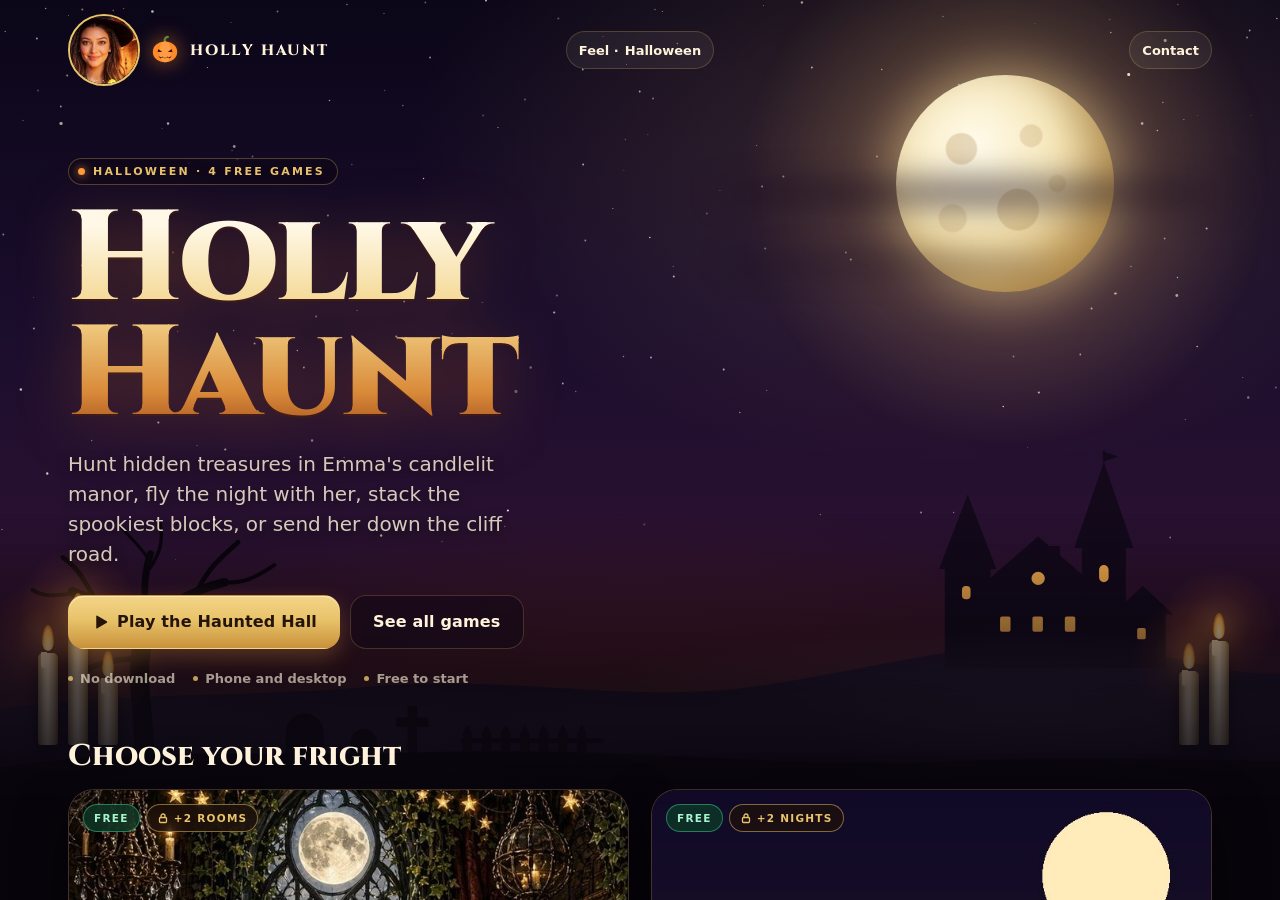
==== commit 3e3f059b: "Put a real themed room behind the hunt and tighten the phone header" ====
--- a/index.html
+++ b/index.html
@@ -22,7 +22,7 @@
   <link rel="preconnect" href="https://fonts.googleapis.com" />
   <link rel="preconnect" href="https://fonts.gstatic.com" crossorigin />
   <link rel="stylesheet" href="https://fonts.googleapis.com/css2?family=Cinzel:wght@600;700;800;900&display=swap" />
-  <link rel="stylesheet" href="site.css?v=4" />
+  <link rel="stylesheet" href="site.css?v=5" />
   <link rel="preload" as="image" href="tile-find.jpg?v=7" />
   <script>
     !function(t,e){var o,n,p,r;e.__SV||(window.posthog=e,e._i=[],e.init=function(i,s,a){function g(t,e){var o=e.split(".");2==o.length&&(t=t[o[0]],e=o[1]),t[e]=function(){t.push([e].concat(Array.prototype.slice.call(arguments,0)))}}(p=t.createElement("script")).type="text/javascript",p.crossOrigin="anonymous",p.async=!0,p.src=s.api_host.replace(".i.posthog.com","-assets.i.posthog.com")+"/static/array.js",(r=t.getElementsByTagName("script")[0]).parentNode.insertBefore(p,r);var u=e;for(void 0!==a?u=e[a]=[]:a="posthog",u.people=u.people||[],u.toString=function(t){var e="posthog";return"posthog"!==a&&(e+="."+a),t||(e+=" (stub)"),e},u.people.toString=function(){return u.toString(1)+".people (stub)"},o="init capture register register_once register_for_session unregister unregister_for_session getFeatureFlag getFeatureFlagPayload isFeatureEnabled reloadFeatureFlags updateEarlyAccessFeatureEnrollment getEarlyAccessFeatures on onFeatureFlags onSessionId getSurveys getActiveMatchingSurveys renderSurvey canRenderSurvey getNextSurveyStep identify setPersonProperties group resetGroups setPersonPropertiesForFlags resetPersonPropertiesForFlags setGroupPropertiesForFlags resetGroupPropertiesForFlags reset get_distinct_id set_config startSessionRecording stopSessionRecording sessionRecordingStarted captureException loadToolbar get_session_id get_session_replay_url createPersonProfile opt_in_capturing opt_out_capturing has_opted_in_capturing has_opted_out_capturing clear_opt_in_out_capturing debug".split(" "),n=0;n<o.length;n++)g(u,o[n]);e._i.push([i,s,a])},e.__SV=1)}(document,window.posthog||[]);
@@ -709,7 +709,7 @@
   <header class="topbar">
     <div class="left">
       <button id="gamesBtn" class="chip-btn" type="button" aria-label="Back to all games">
-        <svg viewBox="0 0 24 24" fill="none" stroke="currentColor" stroke-width="2.4" stroke-linecap="round" stroke-linejoin="round" aria-hidden="true"><path d="M15 18l-6-6 6-6"/></svg>Games
+        <svg viewBox="0 0 24 24" fill="none" stroke="currentColor" stroke-width="2.4" stroke-linecap="round" stroke-linejoin="round" aria-hidden="true"><path d="M15 18l-6-6 6-6"/></svg><span class="btn-word">Games</span>
       </button>
     </div>
     <div class="mid">
@@ -1239,6 +1239,7 @@
   }
   const themed = themedPlay();
   board.classList.toggle("on", themed);
+  board.style.backgroundImage = themed && window.hollyScene ? "url('" + window.hollyScene() + "')" : "";
   board.innerHTML = "";
   pic.style.visibility = themed ? "hidden" : "";
   const blur = document.getElementById("bgblur");
@@ -1712,6 +1713,6 @@
 track("game_picker_view");
 if (isPaid() && window.posthog) posthog.setPersonProperties({ hollyhaunt_paid: true, site: "halloweenfest" });
 </script>
-  <script src="theme.js?v=8"></script>
+  <script src="theme.js?v=9"></script>
 </body>
 </html>
--- a/site.css
+++ b/site.css
@@ -335,3 +335,14 @@
 .gate-nav > .chip-btn { justify-self: end; }
 .brand .emma-mark { width: 72px !important; height: 72px !important; }
 .topbar .emma-mark { width: 44px !important; height: 44px !important; }
+
+@media (max-width: 480px) {
+  .topbar { gap: 4px; padding-left: 8px; padding-right: 8px; }
+  .topbar .emma-mark { width: 32px !important; height: 32px !important; }
+  #gamesBtn { padding: 0; width: 38px; }
+  #gamesBtn .btn-word { display: none; }
+  .theme-btn { padding: 0 8px; font-size: 12px; }
+  .theme-btn .feel-word { display: none; }
+  #score { padding: 0 8px; min-height: 32px; font-size: 12px; }
+  .chip-btn.icon { width: 34px; min-width: 34px; }
+}
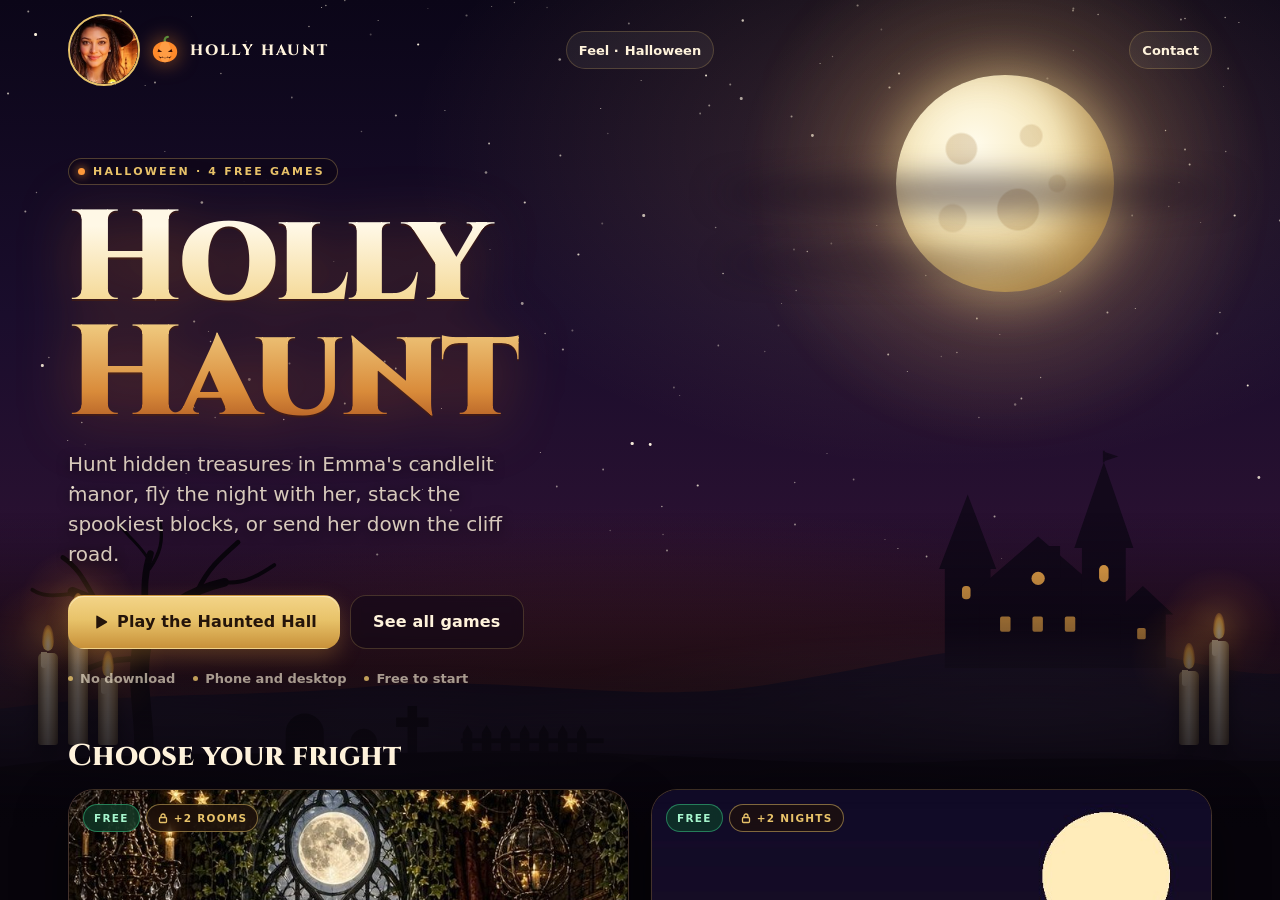
==== commit 56d78d3b: "Merge festive themes and Adrenaline Rush with the payment check and harder games Keeps origin's 4th " ====
--- a/index.html
+++ b/index.html
@@ -413,6 +413,61 @@
     .stars-row svg.on { color: var(--gold); filter: drop-shadow(0 0 8px rgba(255, 190, 80, .7)); animation: starPop .5s cubic-bezier(.2, 1.6, .4, 1) both; }
     .stars-row svg.on:nth-child(2) { animation-delay: .15s; } .stars-row svg.on:nth-child(3) { animation-delay: .3s; }
     @keyframes starPop { from { transform: scale(0) rotate(-40deg); } }
+    #done .stat-row b { font-size: 22px; }
+
+    /* ---------- challenge layer: countdown, penalties, curse, limited tray ---------- */
+    body > header .mid .sub#sub {
+      position: relative; margin-top: 3px; padding: 4px 11px; border-radius: 999px;
+      font: 800 19px/1 var(--display); font-variant-numeric: tabular-nums; color: #ffe7a8; letter-spacing: .02em;
+      background: rgba(232, 195, 106, .1); border: 1px solid rgba(232, 195, 106, .32);
+      transition: color .25s, background .25s, border-color .25s;
+    }
+    body > header .mid .sub#sub svg { width: 15px; height: 15px; }
+    #sub.low { color: #ffab95; background: rgba(190, 40, 30, .2); border-color: rgba(255, 110, 90, .6); animation: lowPulse 1s ease-in-out infinite; }
+    #sub.hurt { animation: hurt .45s ease-out; }
+    @keyframes lowPulse { 50% { box-shadow: 0 0 18px rgba(255, 80, 60, .65); } }
+    @keyframes hurt { 15% { transform: translateX(-5px) scale(1.12); color: #ff6b57; } 35% { transform: translateX(5px); } 60% { transform: translateX(-2px); } }
+    .clockpen {
+      position: absolute; left: 100%; top: 50%; margin-left: 6px; pointer-events: none; white-space: nowrap;
+      font: 900 15px/1 var(--display); color: #ff8d78; text-shadow: 0 0 10px rgba(255, 60, 40, .8);
+      animation: penUp 1s ease-out forwards;
+    }
+    @keyframes penUp { from { transform: translateY(-50%); opacity: 1; } to { transform: translateY(-160%); opacity: 0; } }
+    .pop.pen { color: #ff8d78; font-size: 22px; text-shadow: 0 0 14px rgba(255, 60, 40, .9), 0 3px 10px #000; }
+    #curse {
+      position: absolute; inset: 0; z-index: 9; display: none; place-items: center; text-align: center; pointer-events: none;
+      background: radial-gradient(circle, rgba(90, 40, 170, .35), rgba(16, 4, 26, .6));
+    }
+    #stage.cursed #curse { display: grid; animation: curseIn .25s ease-out; }
+    #curse b { display: block; font: 900 clamp(36px, 10vw, 60px)/1 var(--display); color: #e2d2ff; letter-spacing: .04em; text-shadow: 0 0 26px rgba(160, 110, 255, .95), 0 4px 14px #000; }
+    #curse span { display: block; margin-top: 8px; font: 700 13px/1.3 var(--sans); color: #d6c8f5; letter-spacing: .08em; text-transform: uppercase; }
+    @keyframes curseIn { from { opacity: 0; transform: scale(1.08); } }
+    #hintBtn.empty { filter: grayscale(.8) brightness(.65); }
+    #hintBtn.empty::after, #hintBtn.cool::after { display: none; }
+    .chip.riddle .th {
+      display: grid; place-items: center; background: radial-gradient(circle at 40% 35%, #3a2246, #150b1a);
+      font: 900 20px/1 var(--display); color: var(--gold);
+    }
+    .chip.riddle .nm { font-style: italic; color: #e9dcff; white-space: normal; max-width: 128px; font-size: 12.5px; }
+    .chip.fresh { animation: chipWin .9s ease-out; }
+    .chip.more {
+      cursor: default; opacity: .7; border-style: dashed; padding: 5px 14px;
+      font: 700 12px/1.2 var(--sans); letter-spacing: .04em; color: var(--muted);
+    }
+    .chip.more:hover, .chip.more:active { background: inherit; transform: none; border-color: rgba(255, 236, 190, .14); }
+    @media (min-width: 980px) { .chip.more { grid-column: 1 / -1; min-height: 44px; justify-content: center; } }
+    #fail .sheet { text-align: center; }
+    #fail .sheet h2 { background: linear-gradient(180deg, #ffe4dc 30%, #ff8a6a 85%); -webkit-background-clip: text; background-clip: text; color: transparent; }
+    #fail .emblem svg { color: #ff9c80; }
+    .diff { display: grid; grid-template-columns: 1fr 1fr; gap: 8px; margin-top: 12px; }
+    .diff button {
+      min-height: 48px; padding: 8px 10px; border-radius: 14px; cursor: pointer;
+      border: 1px solid rgba(255, 236, 190, .18); background: rgba(255, 243, 220, .04);
+      color: var(--cream); font: 800 15px/1.1 var(--display); letter-spacing: .02em;
+    }
+    .diff button small { display: block; margin-top: 4px; font: 600 11px/1.2 var(--sans); color: var(--muted); letter-spacing: .02em; }
+    .diff button[aria-checked="true"] { border-color: var(--gold); background: rgba(232, 195, 106, .14); box-shadow: 0 0 0 1px rgba(232, 195, 106, .5), 0 0 18px rgba(255, 170, 70, .2); }
+    #rooms .room .best { display: block; margin-top: 3px; font: 800 10.5px/1.2 var(--sans); color: #ffe7a8; letter-spacing: .04em; }
 
     /* contact sheet */
     .contact-row {
@@ -733,6 +788,7 @@
     <div class="fx-candle" aria-hidden="true"></div>
     <div class="fx-vignette" aria-hidden="true"></div>
     <div id="cursor" aria-hidden="true"></div>
+    <div id="curse" aria-hidden="true"><div><b>Cursed!</b><span>Too many wild clicks</span></div></div>
     <div id="toast" class="toast" role="status">Tap the picture</div>
   </main>
   <div id="list" aria-label="Objects to find"></div>
@@ -752,7 +808,11 @@
     <div class="sheet wide">
       <p class="kicker">Holly Haunt</p>
       <h2 id="pickTitle">Pick a room</h2>
-      <p>Every room hides twelve objects. Find them all as fast as you can.</p>
+      <p>Every room hides twelve objects. Find them before the candle burns out. Wrong clicks cost time.</p>
+      <div class="diff" id="diff" role="radiogroup" aria-label="Difficulty">
+        <button type="button" role="radio" data-d="normal" aria-checked="true">Normal<small id="diffNormal"></small></button>
+        <button type="button" role="radio" data-d="hard" aria-checked="false">Hard<small id="diffHard"></small></button>
+      </div>
       <div class="rooms" id="rooms"></div>
       <div class="actions"><button id="pickNo" class="btn btn-ghost" type="button">Back to the room</button></div>
     </div>
@@ -789,7 +849,8 @@
       <p id="doneLine">Every hidden object found.</p>
       <div class="stat-row">
         <div><b id="doneTime">0:00</b><span>TIME</span></div>
-        <div><b id="doneFound">12</b><span>FOUND</span></div>
+        <div><b id="doneLeft">0:00</b><span>LEFT</span></div>
+        <div><b id="doneBest">0:00</b><span>BEST</span></div>
         <div><b id="doneHints">0</b><span>HINTS</span></div>
       </div>
       <div class="actions">
@@ -797,6 +858,21 @@
         <div class="actions two" style="margin-top:0">
           <button id="doneAgain" class="btn btn-ghost" type="button">Play again</button>
           <button id="doneGames" class="btn btn-ghost" type="button">All games</button>
+        </div>
+      </div>
+    </div>
+  </div>
+  <div id="fail" class="sheet-wrap" role="dialog" aria-modal="true" aria-labelledby="failTitle">
+    <div class="sheet">
+      <div class="emblem" aria-hidden="true"><svg viewBox="0 0 24 24" fill="none" stroke="currentColor" stroke-width="2" stroke-linecap="round" stroke-linejoin="round"><path d="M6 2h12M6 22h12M7 2c0 5 10 7 10 10S7 17 7 22M17 2c0 5-10 7-10 10s10 5 10 10"/></svg></div>
+      <p class="kicker">Time is up</p>
+      <h2 id="failTitle">The haunt wins</h2>
+      <p id="failLine" class="lead">The candle burned out.</p>
+      <div class="actions">
+        <button id="failAgain" class="btn btn-primary" type="button">Try again</button>
+        <div class="actions two" style="margin-top:0">
+          <button id="failRooms" class="btn btn-ghost" type="button">Rooms</button>
+          <button id="failGames" class="btn btn-ghost" type="button">All games</button>
         </div>
       </div>
     </div>
@@ -915,7 +991,7 @@
           <span class="body">
             <span class="tag">Hidden objects</span>
             <span class="title" role="heading" aria-level="3">The Haunted Hall</span>
-            <span class="desc">Search Emma's candlelit manor for twelve hidden treasures. Hints glow when you're stuck.</span>
+            <span class="desc">Find twelve hidden treasures before the candle burns out. Wild clicks cost time, and hints are scarce.</span>
             <span class="foot"><span class="meta">3 rooms · 12 objects each</span><span class="play"><svg viewBox="0 0 24 24" fill="currentColor" aria-hidden="true"><path d="M7 4.5v15a1 1 0 0 0 1.5.86l12.5-7.5a1 1 0 0 0 0-1.72L8.5 3.64A1 1 0 0 0 7 4.5z"/></svg>Play</span></span>
           </span>
         </button>
@@ -959,6 +1035,7 @@
       </footer>
     </div>
   </div>
+<script src="pay.js?v=2"></script>
 <script>
 const UNLOCK_URL = "https://rzp.io/rzp/hollyhaunt-unlock";
 const PAY_PAGE = "pl_TgjuQk5VyMgvwz";
@@ -967,20 +1044,9 @@
 function track(name, props) {
   if (window.posthog) posthog.capture(name, props || {});
 }
-function rememberPayment(id) {
-  if (!id || !/^pay_[A-Za-z0-9]+$/.test(id)) return false;
-  localStorage.setItem("hollyHaunt.paid", "1");
-  localStorage.setItem("hollyHaunt.paymentId", id);
-  track("payment_returned", { has_payment_id: true, source: "rooms" });
-  if (window.posthog) posthog.setPersonProperties({ hollyhaunt_paid: true, site: "halloweenfest" });
-  return true;
-}
-(function () {
-  const q = new URLSearchParams(location.search);
-  if (rememberPayment(q.get("razorpay_payment_id"))) history.replaceState({}, "", location.pathname);
-})();
-function isPaid(){ return localStorage.getItem("hollyHaunt.paid") === "1"; }
-const paid = isPaid();
+// Unlock state comes from pay.js, which confirms the payment with Razorpay on the server.
+let paid = HollyPay.isPaid();
+function isPaid(){ return HollyPay.isPaid(); }
 /* Hotspots are % of the picture (x, y = centre, s = size as % of width). Names match what is drawn at that spot. */
 const SCENES = [
   { id:"hall", name:"Great Hall", file:"hall.jpg", free:true, items:[
@@ -1037,11 +1103,36 @@
 const reduceMotion = window.matchMedia("(prefers-reduced-motion: reduce)").matches;
 let scene = SCENES[0];
 let found = new Set();
-let hintsReady = true;
 let hintsUsed = 0;
 let musicOn = true;
 let clearTimers = [];
-let startedAt = 0, clockTid = 0, finalMs = 0;
+let clockTid = 0, finalMs = 0, finalLeft = 0;
+
+/* ---------- challenge rules ---------- */
+const DIFFS = {
+  normal: { label: "Normal", perItem: 8, base: 10, hints: 2, miss: 5, hintCost: 10, riddles: 3 },
+  hard:   { label: "Hard",   perItem: 6, base: 5,  hints: 1, miss: 8, hintCost: 15, riddles: 5 }
+};
+const HINT_COOLDOWN = 12000;   /* ms between hints */
+const SPAM_WINDOW = 2000, SPAM_MISSES = 3, CURSE_MS = 1500;
+/* Riddles only for names with one clear meaning in their room. */
+const RIDDLES = {
+  hall: { "Hourglass": "Sand that counts the seconds", "Skeleton key": "It opens what was locked", "Spectacles": "Glass eyes for tired readers", "Thimble": "A tiny cap for a sewing finger", "Treasure chest": "A box of pirate riches" },
+  kitchen: { "Rolling pin": "It flattens the dough", "Wall clock": "Hands that tick on the wall", "Hanging lantern": "It hangs high and lights the way", "Black cat": "It purrs and has nine lives" },
+  bedroom: { "Grandfather clock": "Tall, it ticks and chimes", "Hourglass": "Sand that counts the seconds", "Spectacles": "Glass eyes for tired readers", "Spell book": "Pages full of magic words", "Toy train": "It chugs along on little wheels" }
+};
+function store(k, v){ try { if (v === undefined) return localStorage.getItem(k); localStorage.setItem(k, v); } catch (e) {} return null; }
+let diff = store("holly.find.diff") === "hard" ? "hard" : "normal";
+let cfg = DIFFS[diff];
+function limitFor(sc, d){ const c = DIFFS[d]; return Math.round((sc.items.length * c.perItem + c.base) / 5) * 5 * 1000; }
+function bestKey(id){ return "holly.find.best." + diff + "." + id; }
+function getBest(id){ const v = parseInt(store(bestKey(id)), 10); return v > 0 ? v : 0; }
+let playing = false, limitMs = 0, deadline = 0, pausedAt = 0;
+let order = [], riddled = new Set(), revealed = new Set(), shownActive = [];
+let hintsLeft = 0, hintReadyAt = 0, misses = [], cursedUntil = 0;
+function shuffle(a){ for (let i = a.length - 1; i > 0; i--) { const j = Math.floor(Math.random() * (i + 1)); [a[i], a[j]] = [a[j], a[i]]; } return a; }
+function traySize(){ return window.matchMedia("(min-width: 980px)").matches ? 5 : 4; }
+function activeItems(){ return order.filter((i) => !found.has(i)).slice(0, traySize()); }
 const flute = new Audio("flute.mp3");
 flute.loop = true;
 flute.volume = 0.16;
@@ -1145,10 +1236,10 @@
   const sr = stage.getBoundingClientRect();
   return { x: clientX - sr.left, y: clientY - sr.top };
 }
-function popAt(clientX, clientY, text){
+function popAt(clientX, clientY, text, cls){
   const p = stageXY(clientX, clientY);
   const el = document.createElement("div");
-  el.className = "pop";
+  el.className = "pop" + (cls ? " " + cls : "");
   el.textContent = text;
   el.style.left = p.x + "px";
   el.style.top = p.y + "px";
@@ -1318,9 +1409,46 @@
   const s = Math.max(0, Math.floor(ms / 1000));
   return Math.floor(s / 60) + ":" + String(s % 60).padStart(2, "0");
 }
-function tick(){ document.getElementById("clock").textContent = fmt(Date.now() - startedAt); }
-function startClock(){ stopClock(); startedAt = Date.now(); tick(); clockTid = setInterval(tick, 1000); }
+/* Countdown: time left = deadline - now. Penalties pull the deadline closer; pauses push it back. */
+function remaining(){ return Math.max(0, deadline - (pausedAt || Date.now())); }
+function tick(){
+  const r = remaining();
+  document.getElementById("clock").textContent = fmt(Math.ceil(r / 1000) * 1000);
+  document.getElementById("sub").classList.toggle("low", playing && r <= 15000);
+  updateHintCount();
+  if (playing && r <= 0) timeUp();
+}
+function startClock(ms){ stopClock(); limitMs = ms; deadline = Date.now() + ms; pausedAt = 0; tick(); clockTid = setInterval(tick, 250); }
 function stopClock(){ clearInterval(clockTid); clockTid = 0; }
+function pauseClock(){ if (playing && !pausedAt) pausedAt = Date.now(); }
+function resumeClock(){ if (pausedAt) { deadline += Date.now() - pausedAt; pausedAt = 0; tick(); } }
+function penalty(sec, clientX, clientY){
+  deadline -= sec * 1000;
+  const sub = document.getElementById("sub");
+  sub.classList.remove("hurt"); void sub.offsetWidth; sub.classList.add("hurt");
+  const pen = document.createElement("span");
+  pen.className = "clockpen"; pen.textContent = "−" + sec + "s";
+  sub.appendChild(pen); setTimeout(() => pen.remove(), 1000);
+  if (clientX != null) popAt(clientX, clientY, "−" + sec + "s", "pen");
+  tick();
+}
+function timeUp(){
+  if (!playing) return;
+  playing = false; stopClock();
+  document.getElementById("clock").textContent = "0:00";
+  stage.classList.remove("cursed");
+  stage.querySelectorAll(".ring.hint").forEach((n) => n.remove());
+  sfxMiss();
+  document.getElementById("failLine").textContent = "The candle burned out with " + found.size + " of " + scene.items.length + " objects found in the " + scene.name + ". Wrong clicks cost " + cfg.miss + "s each, so look before you tap.";
+  document.getElementById("fail").classList.add("on");
+  document.getElementById("failAgain").focus({ preventScroll: true });
+  track("room_failed", { room: scene.id, found: found.size, difficulty: diff });
+}
+/* Pause the countdown while a sheet, the game picker or another tab covers the room. */
+function syncPause(){
+  const covered = document.hidden || ["pick", "pay", "contact", "gate"].some((id) => document.getElementById(id).classList.contains("on"));
+  if (covered) pauseClock(); else resumeClock();
+}
 
 function imageBox(){
   const r = stage.getBoundingClientRect();
@@ -1371,24 +1499,36 @@
 function renderList(justFound){
   window.hollyRefresh = function(){ renderList(); };
   list.innerHTML = '<div class="tray-head"><b>Objects to find</b><span>' + found.size + " / " + scene.items.length + "</span></div>";
-  const order = scene.items.map((_, i) => i).sort((a, b) => (found.has(a) - found.has(b)) || a - b);
-  order.forEach((i) => {
+  /* Only the next few objects are shown; the rest appear as these are found. */
+  const act = activeItems();
+  const rid = RIDDLES[scene.id] || {};
+  act.forEach((i) => {
     const it = scene.items[i];
+    const shownName = window.hollyItemName ? window.hollyItemName(scene.id, i, it.n) : it.n;
+    const isRiddle = shownName === it.n && riddled.has(i) && !revealed.has(i);
+    const label = isRiddle ? rid[it.n] : shownName;
     const b = document.createElement("button");
     b.type = "button";
-    b.className = "chip" + (found.has(i) ? " got" : "") + (i === justFound ? " just" : "");
+    b.className = "chip" + (isRiddle ? " riddle" : "") + (shownActive.length && shownActive.indexOf(i) < 0 ? " fresh" : "");
     b.dataset.i = i;
     const th = document.createElement("span");
     th.className = "th"; th.setAttribute("aria-hidden", "true");
-    cropStyle(it, th);
+    if (isRiddle) th.textContent = "?"; else cropStyle(it, th);
     const nm = document.createElement("span");
-    const label = window.hollyItemName ? window.hollyItemName(scene.id, i, it.n) : it.n;
     nm.className = "nm"; nm.textContent = label;
     b.append(th, nm);
-    b.setAttribute("aria-label", label + (found.has(i) ? ", found" : ", not found yet"));
-    b.onclick = () => { say(found.has(i) ? label + " is found" : "Find the " + label); };
+    b.setAttribute("aria-label", (isRiddle ? "Riddle: " : "") + label + ", not found yet");
+    b.onclick = () => { say(isRiddle ? "Riddle: " + label : "Find the " + label); };
     list.appendChild(b);
   });
+  shownActive = act;
+  const hiddenLeft = scene.items.length - found.size - act.length;
+  if (hiddenLeft > 0) {
+    const m = document.createElement("div");
+    m.className = "chip more";
+    m.textContent = "+" + hiddenLeft + " more hidden";
+    list.appendChild(m);
+  }
   document.getElementById("score").textContent = found.size + "/" + scene.items.length;
   document.querySelector("#progress i").style.width = (found.size / scene.items.length * 100) + "%";
   document.getElementById("roomName").textContent = (window.hollyRoomName ? window.hollyRoomName(scene.id, scene.name) : scene.name).toUpperCase();
@@ -1401,15 +1541,33 @@
 }
 
 function openScene(sc){
-  const locked = !sc.free && !isPaid();
+  const locked = !sc.free && !paid;
+  if (locked && HollyPay.hasPaymentId() && HollyPay.state.checking) {
+    HollyPay.ensure().then(() => openScene(sc)); // payment check still running: wait, then decide
+    return;
+  }
   track("room_opened", { room: sc.id, locked: locked });
   if (locked) {
+    if (HollyPay.state.error) {
+      document.getElementById("payLine").textContent = HollyPay.state.error;
+      document.getElementById("pay").classList.add("on");
+      return;
+    }
     document.getElementById("payLine").textContent = sc.name + " opens on this phone after the $1 payment succeeds. Great Hall stays free.";
     document.getElementById("pay").classList.add("on");
     return;
   }
   clearTimers.forEach(clearTimeout); clearTimers = [];
-  scene = sc; found = new Set(); hintsReady = true; hintsUsed = 0;
+  scene = sc; found = new Set(); hintsUsed = 0;
+  cfg = DIFFS[diff];
+  hintsLeft = cfg.hints; hintReadyAt = 0; misses = []; cursedUntil = 0;
+  stage.classList.remove("cursed");
+  order = shuffle(sc.items.map((_, i) => i));
+  const ridNames = Object.keys(RIDDLES[sc.id] || {});
+  riddled = new Set(shuffle(sc.items.map((it, i) => ridNames.indexOf(it.n) >= 0 ? i : -1).filter((i) => i >= 0)).slice(0, cfg.riddles));
+  revealed = new Set(); shownActive = [];
+  document.getElementById("fail").classList.remove("on");
+  playing = true;
   updateHintCount();
   stage.querySelectorAll(".ring").forEach(n => n.remove());
   if (!pic.src || pic.src.indexOf(sc.file) < 0) pic.classList.remove("ready");
@@ -1422,8 +1580,8 @@
   list.scrollLeft = 0; list.scrollTop = 0;
   renderList();
   markRooms();
-  startClock();
-  say(window.matchMedia("(pointer: fine)").matches ? "Click the hidden objects" : "Tap the hidden objects");
+  startClock(limitFor(sc, diff));
+  say(fmt(limitMs) + " on the clock. " + (window.matchMedia("(pointer: fine)").matches ? "Click" : "Tap") + " only what's on your list");
   startBed();
 }
 
@@ -1436,20 +1594,41 @@
   const x = (clientX - b.left) / b.w * 100;
   const y = (clientY - b.top) / b.h * 100;
   if (x < -4 || y < -4 || x > 104 || y > 104) { say("Tap the picture"); return; }
-  let best = -1, bestD = 1e9;
-  let open = -1, openD = 1e9;
+  if (!playing) return;
+  const now = Date.now();
+  if (now < cursedUntil) return;
+  const act = activeItems();
+  let best = -1, bestD = 1e9;      /* nearest object of any kind */
+  let open = -1, openD = 1e9;      /* nearest object on the current list */
+  let other = -1;                  /* an unfound object that is not listed yet */
   scene.items.forEach((it, i) => {
     const at = spotOf(it);
     const dx = (x - at.x) / 100 * b.w;
     const dy = (y - at.y) / 100 * b.h;
     const d = Math.hypot(dx, dy);
     const rad = Math.max(48, (it.s || 12) / 100 * b.w * 1.3);
-    if (d < rad && d < bestD) { bestD = d; best = i; }
-    if (!found.has(i) && d < rad && d < openD) { openD = d; open = i; }
+    if (d >= rad) return;
+    if (d < bestD) { bestD = d; best = i; }
+    if (act.indexOf(i) >= 0 && d < openD) { openD = d; open = i; }
+    if (!found.has(i) && act.indexOf(i) < 0) other = i;
   });
-  const chosen = open >= 0 ? open : best;
-  if (chosen < 0) { missAt(clientX, clientY); sfxMiss(); say("Nothing there"); return; }
-  if (found.has(chosen)) { say("Already found"); return; }
+  if (open < 0) {
+    if (other >= 0 && !found.has(best)) { say("Not on your list yet"); return; }
+    if (best >= 0 && found.has(best)) { say("Already found"); return; }
+    /* a real miss: costs time, and wild clicking curses the cursor */
+    missAt(clientX, clientY); sfxMiss();
+    penalty(cfg.miss, clientX, clientY);
+    misses = misses.filter((t) => now - t < SPAM_WINDOW); misses.push(now);
+    if (misses.length >= SPAM_MISSES && playing) {
+      misses = []; cursedUntil = now + CURSE_MS;
+      stage.classList.add("cursed");
+      clearTimers.push(setTimeout(() => stage.classList.remove("cursed"), CURSE_MS));
+      say("Cursed! Slow down");
+      track("cursed", { room: scene.id });
+    } else if (playing) say("Nothing there");
+    return;
+  }
+  const chosen = open;
   found.add(chosen);
   const it = scene.items[chosen];
   track("object_found", { room: scene.id, object: it.n });
@@ -1461,8 +1640,10 @@
   stage.querySelectorAll(".ring.hint").forEach((n) => n.remove());
   renderList(chosen);
   if (found.size === scene.items.length) {
-    finalMs = Date.now() - startedAt;
-    stopClock();
+    finalLeft = remaining();
+    finalMs = limitMs - finalLeft;
+    playing = false;
+    stopClock(); tick();
     say("Room cleared!");
     clearTimers.push(setTimeout(sfxClear, 350));
     clearTimers.push(setTimeout(showDone, 1500));
@@ -1471,19 +1652,24 @@
 
 function showDone(){
   const t = finalMs;
-  const per = t / 1000 / scene.items.length;
-  let stars = 1;
-  if (hintsUsed <= 3 && per < 15) stars = 2;
-  if (hintsUsed === 0 && per < 9) stars = 3;
+  /* Stars come from the time left on the clock (penalties included). Three stars also needs no hints. */
+  const frac = finalLeft / Math.max(1, limitMs);
+  let stars = frac >= 0.4 ? 3 : frac >= 0.2 ? 2 : 1;
+  if (hintsUsed > 0) stars = Math.min(stars, 2);
+  const prev = getBest(scene.id);
+  const isNew = !prev || t < prev;
+  if (isNew) { store(bestKey(scene.id), String(t)); paintBest(); }
   document.querySelectorAll("#doneStars svg").forEach((s, i) => s.classList.toggle("on", i < stars));
   document.getElementById("doneTitle").textContent = "The " + scene.name + " is yours";
   document.getElementById("doneTime").textContent = fmt(t);
-  document.getElementById("doneFound").textContent = scene.items.length;
+  document.getElementById("doneLeft").textContent = fmt(finalLeft);
+  document.getElementById("doneBest").textContent = fmt(isNew ? t : prev);
   document.getElementById("doneHints").textContent = hintsUsed;
-  document.getElementById("doneLine").textContent = hintsUsed === 0 ? "Every hidden object found, and not a single hint." : "Every hidden object found.";
+  const tip = stars < 3 ? (hintsUsed > 0 ? " Clear it with no hints and 40% of the clock left for three stars." : " Keep 40% of the clock for three stars.") : "";
+  document.getElementById("doneLine").textContent = (isNew ? (prev ? "New best time on " : "First clear on ") + cfg.label + "!" : "Best on " + cfg.label + ": " + fmt(prev) + ".") + tip;
   document.getElementById("done").classList.add("on");
   document.getElementById("doneNext").focus({ preventScroll: true });
-  track("room_cleared", { room: scene.id, seconds: Math.round(t / 1000), hints: hintsUsed });
+  track("room_cleared", { room: scene.id, seconds: Math.round(t / 1000), hints: hintsUsed, stars: stars, difficulty: diff });
 }
 
 stage.addEventListener("pointerdown", (e) => {
@@ -1505,24 +1691,35 @@
 });
 stage.addEventListener("pointerleave", () => cursorEl.classList.remove("on"));
 pic.addEventListener("load", () => { pic.classList.add("ready"); drawFoundRings(); paintFest(); });
-window.addEventListener("resize", () => { drawFoundRings(); paintFest(); });
+window.addEventListener("resize", () => { if (shownActive.length && activeItems().length !== shownActive.length) renderList(); else drawFoundRings(); paintFest(); });
 
 function updateHintCount(){
   const c = document.getElementById("hintCount");
-  c.textContent = hintsUsed;
-  c.hidden = hintsUsed === 0;
+  const hb = document.getElementById("hintBtn");
+  const wait = Math.max(0, hintReadyAt - Date.now());
+  const txt = hintsLeft <= 0 ? "0 left" : wait > 0 ? Math.ceil(wait / 1000) + "s" : hintsLeft + " left";
+  if (c.textContent !== txt) c.textContent = txt;
+  c.hidden = false;
+  hb.classList.toggle("empty", hintsLeft <= 0);
+  hb.classList.toggle("cool", hintsLeft > 0 && wait > 0);
+  hb.setAttribute("aria-label", "Hint, " + (hintsLeft <= 0 ? "none left" : hintsLeft + " left, costs " + cfg.hintCost + " seconds"));
 }
 document.getElementById("roomsBtn").onclick = () => pick.classList.add("on");
-document.getElementById("pickNo").onclick = () => pick.classList.remove("on");
+document.getElementById("pickNo").onclick = () => { pick.classList.remove("on"); if (!playing && !document.getElementById("done").classList.contains("on")) openScene(scene); };
 document.getElementById("hintBtn").onclick = () => {
-  if (!hintsReady) return;
-  const i = scene.items.findIndex((_, k) => !found.has(k));
-  if (i < 0) { say("Everything is found"); return; }
-  hintsReady = false;
-  const hb = document.getElementById("hintBtn");
-  hb.classList.add("cool");
-  setTimeout(() => { hintsReady = true; hb.classList.remove("cool"); }, 900);
-  stage.querySelectorAll(".ring.hint, .fest-item.hint").forEach((n) => n.remove ? n.classList.remove("hint") : 0);
+  if (!playing) return;
+  if (hintsLeft <= 0) { say("No hints left in this room"); return; }
+  const wait = hintReadyAt - Date.now();
+  if (wait > 0) { say("Hint recharging: " + Math.ceil(wait / 1000) + "s"); return; }
+  const i = activeItems()[0];
+  if (i === undefined) { say("Everything is found"); return; }
+  hintsLeft--;
+  hintReadyAt = Date.now() + HINT_COOLDOWN;
+  revealed.add(i);
+  renderList();
+  penalty(cfg.hintCost);
+  if (!playing) return;
+  stage.querySelectorAll(".ring.hint").forEach((n) => n.remove());
   stage.querySelectorAll(".fest-item.hint").forEach((n) => n.classList.remove("hint"));
   if (themedPlay()) {
     const btn = document.querySelector('#festBoard .fest-item[data-i="' + i + '"]');
@@ -1539,44 +1736,87 @@
   list.querySelectorAll(".chip.hinted").forEach((c) => c.classList.remove("hinted"));
   const chip = list.querySelector('.chip[data-i="' + i + '"]');
   if (chip) chip.classList.add("hinted");
-  say("Look here: " + (window.hollyItemName ? window.hollyItemName(scene.id, i, scene.items[i].n) : scene.items[i].n));
-  track("hint_used", { room: scene.id, object: (window.hollyItemName ? window.hollyItemName(scene.id, i, scene.items[i].n) : scene.items[i].n) });
+  const hintName = window.hollyItemName ? window.hollyItemName(scene.id, i, scene.items[i].n) : scene.items[i].n;
+  say("Look here: " + hintName + " (−" + cfg.hintCost + "s)");
+  track("hint_used", { room: scene.id, object: hintName });
   sfxHint();
 };
 
 const roomsEl = document.getElementById("rooms");
 function roomLabel(sc){ return window.hollyRoomName ? window.hollyRoomName(sc.id, sc.name) : sc.name; }
-function buildRooms(){
-  roomsEl.innerHTML = "";
+SCENES.forEach((sc) => {
+  const b = document.createElement("button");
+  b.type = "button";
+  b.dataset.id = sc.id;
+  b.style.backgroundImage = "url('" + sc.file + "')";
+  b.onclick = () => openScene(sc);
+  roomsEl.appendChild(b);
+});
+function paintRooms() {
   SCENES.forEach((sc) => {
-    const open = sc.free || isPaid();
-    const b = document.createElement("button");
-    b.type = "button";
-    b.className = "pic-tile room" + (open ? "" : " lock");
-    b.dataset.id = sc.id;
-    b.style.backgroundImage = "url('" + sc.file + "')";
-    b.innerHTML = '<span class="label">' + roomLabel(sc) + '<span class="meta">' + sc.items.length + ' objects</span><span class="tag">' + (sc.free ? "FREE" : isPaid() ? "UNLOCKED" : "LOCKED · $1") + "</span></span>";
-    b.onclick = () => openScene(sc);
-    roomsEl.appendChild(b);
+    const b = roomsEl.querySelector('[data-id="' + sc.id + '"]');
+    const tag = sc.free ? "FREE" : paid ? "UNLOCKED" : HollyPay.state.checking ? "CHECKING…" : "LOCKED · $1";
+    b.className = "pic-tile room" + ((sc.free || paid) ? "" : " lock") + (scene && scene.id === sc.id ? " cur" : "");
+    b.innerHTML = '<span class="label">' + roomLabel(sc) + '<span class="meta">' + sc.items.length + ' objects</span><span class="tag">' + tag + "</span></span>";
   });
-  ["findLock","flyLock"].forEach((id) => {
+  ["findLock", "flyLock"].forEach((id) => {
     const p = document.getElementById(id);
-    if (!p) return;
-    if (isPaid()) { p.className = "pill open"; p.textContent = "All unlocked"; }
+    if (p && paid) { p.className = "pill open"; p.textContent = "All unlocked"; }
   });
 }
-buildRooms();
-window.refreshRooms = buildRooms;
+HollyPay.onChange((s) => { paid = s.paid; paintRooms(); });
+/* Best clear time per room (current difficulty), added after paintRooms draws the cards. */
+function paintBest(){
+  SCENES.forEach((sc) => {
+    const lab = roomsEl.querySelector('[data-id="' + sc.id + '"] .label');
+    if (!lab) return;
+    let s = lab.querySelector(".best");
+    const v = getBest(sc.id);
+    if (!v) { if (s) s.remove(); return; }
+    if (!s) { s = document.createElement("span"); s.className = "best"; lab.insertBefore(s, lab.querySelector(".tag")); }
+    s.textContent = "Best " + fmt(v);
+  });
+}
+HollyPay.onChange(() => paintBest());
+window.refreshRooms = () => { paintRooms(); paintBest(); };
+function paintDiff(){
+  document.querySelectorAll("#diff button").forEach((b) => b.setAttribute("aria-checked", String(b.dataset.d === diff)));
+  ["normal", "hard"].forEach((d) => {
+    const c = DIFFS[d];
+    document.getElementById(d === "hard" ? "diffHard" : "diffNormal").textContent = fmt(limitFor(SCENES[0], d)) + " · " + c.hints + (c.hints === 1 ? " hint" : " hints") + " · −" + c.miss + "s miss";
+  });
+}
+document.querySelectorAll("#diff button").forEach((b) => {
+  b.onclick = () => {
+    if (diff === b.dataset.d) return;
+    diff = b.dataset.d;
+    store("holly.find.diff", diff);
+    paintDiff(); paintBest();
+    say(DIFFS[diff].label + " mode: starts with the next room you open");
+    track("difficulty_set", { difficulty: diff });
+  };
+});
+paintDiff();
+["pick", "pay", "contact", "gate"].forEach((id) => {
+  new MutationObserver(syncPause).observe(document.getElementById(id), { attributes: true, attributeFilter: ["class"] });
+});
+document.addEventListener("visibilitychange", syncPause);
+document.getElementById("failAgain").onclick = () => openScene(scene);
+document.getElementById("failRooms").onclick = () => { document.getElementById("fail").classList.remove("on"); pick.classList.add("on"); };
+document.getElementById("failGames").onclick = () => backToGames();
 document.getElementById("payNo").onclick = () => document.getElementById("pay").classList.remove("on");
 document.getElementById("payCheck").onclick = () => {
   const id = (document.getElementById("payId").value || "").trim();
-  if (rememberPayment(id)) {
-    buildRooms();
-    document.getElementById("pay").classList.remove("on");
-    say("Rooms unlocked on this phone");
-  } else {
-    say("Paste the payment id, it starts with pay_");
-  }
+  if (!/^pay_[A-Za-z0-9]+$/.test(id)) { say("Paste the payment id, it starts with pay_"); return; }
+  say("Checking your payment…");
+  HollyPay.submit(id).then((ok) => {
+    if (ok) {
+      document.getElementById("pay").classList.remove("on");
+      say("Rooms unlocked on this phone");
+    } else {
+      say(HollyPay.state.error || "That payment id wasn’t found. Check it and try again.");
+    }
+  });
 };
 document.getElementById("payGo").addEventListener("click", () => {
   sessionStorage.setItem("holly.payStarted", String(Date.now()));
@@ -1631,9 +1871,11 @@
 });
 function backToGames(){
   clearTimers.forEach(clearTimeout); clearTimers = [];
+  playing = false;
   stopClock();
+  stage.classList.remove("cursed");
   flute.pause();
-  ["pick", "pay", "contact", "done"].forEach((id) => document.getElementById(id).classList.remove("on"));
+  ["pick", "pay", "contact", "done", "fail"].forEach((id) => document.getElementById(id).classList.remove("on"));
   setGate(true);
   document.getElementById("playFind").focus({ preventScroll: true });
   track("game_picker_view");
@@ -1646,7 +1888,7 @@
   if (e.key !== "Escape") return;
   ["contact", "pay", "done", "pick"].some((id) => {
     const el = document.getElementById(id);
-    if (el.classList.contains("on")) { el.classList.remove("on"); return true; }
+    if (el.classList.contains("on")) { if (id === "pick") document.getElementById("pickNo").click(); else el.classList.remove("on"); return true; }
     return false;
   });
 });
@@ -1655,12 +1897,6 @@
 /* ---------- picker scene: stars, bats, embers, parallax, card tilt ---------- */
 (function picker(){
   const gate = document.getElementById("gate");
-  if (isPaid()) {
-    ["findLock", "flyLock"].forEach((id) => {
-      const p = document.getElementById(id);
-      if (p) { p.className = "pill open"; p.textContent = "All unlocked"; }
-    });
-  }
   function starField(id, n, maxR, alpha){
     const parts = [];
     for (let i = 0; i < n; i++) {
@@ -1711,7 +1947,6 @@
   }
 })();
 track("game_picker_view");
-if (isPaid() && window.posthog) posthog.setPersonProperties({ hollyhaunt_paid: true, site: "halloweenfest" });
 </script>
   <script src="theme.js?v=9"></script>
 </body>
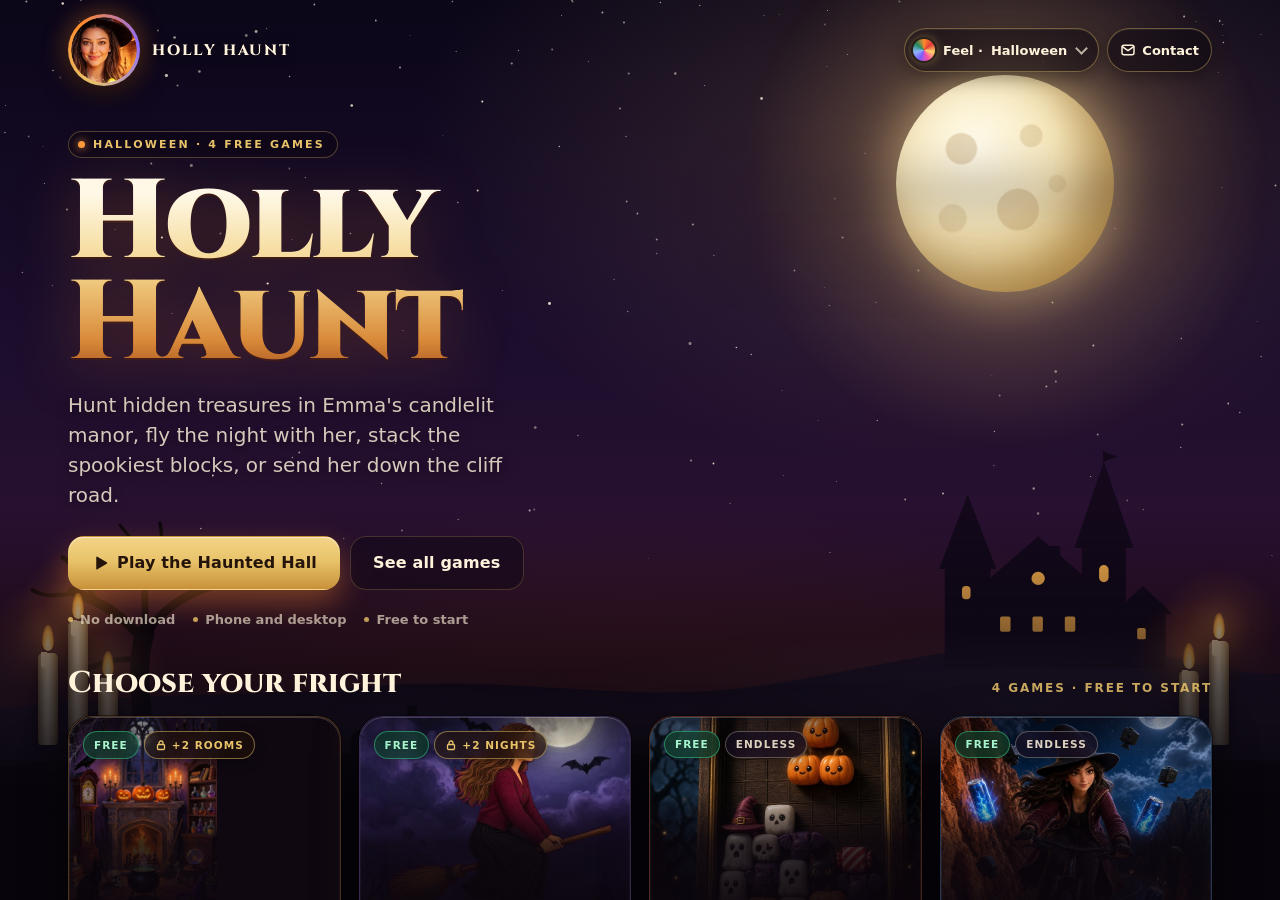
==== commit 34bbcc0b: "A real Halloween Great Hall and a polished picker and find game New hall-halloween.jpg with 12 objec" ====
--- a/index.html
+++ b/index.html
@@ -23,7 +23,7 @@
   <link rel="preconnect" href="https://fonts.gstatic.com" crossorigin />
   <link rel="stylesheet" href="https://fonts.googleapis.com/css2?family=Cinzel:wght@600;700;800;900&display=swap" />
   <link rel="stylesheet" href="site.css?v=5" />
-  <link rel="preload" as="image" href="tile-find.jpg?v=7" />
+  <link rel="preload" as="image" href="tile-find-halloween.jpg?v=1" />
   <script>
     !function(t,e){var o,n,p,r;e.__SV||(window.posthog=e,e._i=[],e.init=function(i,s,a){function g(t,e){var o=e.split(".");2==o.length&&(t=t[o[0]],e=o[1]),t[e]=function(){t.push([e].concat(Array.prototype.slice.call(arguments,0)))}}(p=t.createElement("script")).type="text/javascript",p.crossOrigin="anonymous",p.async=!0,p.src=s.api_host.replace(".i.posthog.com","-assets.i.posthog.com")+"/static/array.js",(r=t.getElementsByTagName("script")[0]).parentNode.insertBefore(p,r);var u=e;for(void 0!==a?u=e[a]=[]:a="posthog",u.people=u.people||[],u.toString=function(t){var e="posthog";return"posthog"!==a&&(e+="."+a),t||(e+=" (stub)"),e},u.people.toString=function(){return u.toString(1)+".people (stub)"},o="init capture register register_once register_for_session unregister unregister_for_session getFeatureFlag getFeatureFlagPayload isFeatureEnabled reloadFeatureFlags updateEarlyAccessFeatureEnrollment getEarlyAccessFeatures on onFeatureFlags onSessionId getSurveys getActiveMatchingSurveys renderSurvey canRenderSurvey getNextSurveyStep identify setPersonProperties group resetGroups setPersonPropertiesForFlags resetPersonPropertiesForFlags setGroupPropertiesForFlags resetGroupPropertiesForFlags reset get_distinct_id set_config startSessionRecording stopSessionRecording sessionRecordingStarted captureException loadToolbar get_session_id get_session_replay_url createPersonProfile opt_in_capturing opt_out_capturing has_opted_in_capturing has_opted_out_capturing clear_opt_in_out_capturing debug".split(" "),n=0;n<o.length;n++)g(u,o[n]);e._i.push([i,s,a])},e.__SV=1)}(document,window.posthog||[]);
     posthog.init('phc_z6kQXd5am8uAvdXVkFVNWkbPxMuJ7vJc547HLKTxLLtp',{api_host:'https://us.i.posthog.com',person_profiles:'identified_only'});
@@ -728,15 +728,6 @@
       color: rgba(255, 243, 220, .5); font-size: 13px;
     }
     .gate-foot .btn-quiet { min-height: 44px; padding: 0 4px; }
-    @media (min-width: 760px) {
-      .games { grid-template-columns: repeat(2, minmax(0, 1fr)); gap: 22px; }
-      .game-card .art { aspect-ratio: 4 / 5; }
-      .game-card .body { margin-top: -90px; }
-      .game-card .title { font-size: 26px; }
-    }
-    @media (min-width: 760px) and (max-width: 1020px) {
-      .game-card .foot { flex-direction: column; align-items: flex-start; }
-    }
     @media (max-width: 759px) {
       .scene { height: 640px; }
       .moon-wrap { right: -4%; top: 64px; width: 150px; }
@@ -750,13 +741,317 @@
       .hero .cta .btn-primary { flex: 1 1 auto; }
     }
     @media (max-width: 360px) {
-      .game-card .foot { flex-direction: column; align-items: flex-start; }
       .hero .cta .btn { width: 100%; }
     }
     @media (prefers-reduced-motion: reduce) {
       .bat, .ember, .wisp { display: none; }
       .layer { transition: none; transform: none; }
       #hintBtn::after { display: none; }
+    }
+  </style>
+  <style>
+    /* =====================================================================
+       V3 POLISH: depth, lighting, theme-aware colors, phone-first sizing
+       ===================================================================== */
+    .chip-btn { min-height: 44px; min-width: 44px; }
+    .chip-btn.icon { width: 44px; }
+    #score { min-height: 44px; }
+
+    /* ---------- picker header: Emma portrait + theme switcher ---------- */
+    .gate-nav { position: relative; z-index: 7; display: grid; grid-template-columns: minmax(0, 1fr) auto auto; gap: 8px; }
+    .gate-nav .theme-hold { justify-self: end; }
+    @media (max-width: 559px) {
+      .contact-btn { padding: 0; width: 44px; }
+      .contact-btn .btn-word { display: none; }
+    }
+    .brand { gap: 12px; min-width: 0; text-shadow: 0 2px 10px rgba(0, 0, 0, .7); }
+    .brand > svg { display: none; }
+    .gate-nav .emma-mark {
+      width: 64px; height: 64px; padding: 3px; border: 0;
+      background: conic-gradient(from 200deg, var(--gold), var(--ember), #8b6cff, var(--gold));
+      box-shadow: 0 10px 26px rgba(0, 0, 0, .55), 0 0 26px color-mix(in srgb, var(--ember) 45%, transparent);
+      animation: halo 5s ease-in-out infinite;
+    }
+    @keyframes halo { 50% { box-shadow: 0 10px 26px rgba(0, 0, 0, .55), 0 0 40px color-mix(in srgb, var(--gold) 55%, transparent); } }
+    .gate-nav .chip-btn {
+      background: color-mix(in srgb, var(--bg) 55%, transparent);
+      -webkit-backdrop-filter: blur(10px); backdrop-filter: blur(10px);
+      border-color: color-mix(in srgb, var(--gold) 40%, transparent);
+      box-shadow: 0 6px 18px rgba(0, 0, 0, .35), inset 0 1px 0 rgba(255, 255, 255, .08);
+    }
+    .theme-btn { gap: 8px; padding: 0 12px 0 8px; }
+    .theme-btn::before {
+      content: ""; flex: none; width: 22px; height: 22px; border-radius: 50%;
+      background: conic-gradient(#ff8a2a, #e23b3b, #ffd56a, #ff4fa3, #7c5cff, #8eb6ff, #1f8a5b, #ff8a2a);
+      box-shadow: 0 0 0 2px rgba(0, 0, 0, .45), 0 0 12px color-mix(in srgb, var(--gold) 60%, transparent);
+    }
+    .theme-btn::after {
+      content: ""; flex: none; width: 7px; height: 7px; margin: -3px 0 0 2px;
+      border-right: 2px solid currentColor; border-bottom: 2px solid currentColor; transform: rotate(45deg); opacity: .7;
+    }
+    html body .theme-pop {
+      min-width: 214px; padding: 6px; border-radius: 18px;
+      background: color-mix(in srgb, var(--bg) 90%, transparent);
+      -webkit-backdrop-filter: blur(16px); backdrop-filter: blur(16px);
+      box-shadow: 0 24px 60px rgba(0, 0, 0, .6), inset 0 1px 0 rgba(255, 255, 255, .06);
+    }
+    html body .theme-pop button { min-height: 44px; border-radius: 12px; font: 700 15px/1.2 var(--sans); padding: 10px 12px; }
+    html body .theme-pop button[aria-current="true"] {
+      background: linear-gradient(90deg, color-mix(in srgb, var(--gold) 24%, transparent), transparent);
+      box-shadow: inset 3px 0 0 var(--gold);
+    }
+
+    @media (max-width: 600px) {
+      .topbar .theme-btn { width: 44px; padding: 0; gap: 0; }
+      .topbar .theme-btn > span, .topbar .theme-btn::after { display: none; }
+      body > header.topbar { gap: 6px; }
+      body > header.topbar .right { gap: 5px; }
+      #score { padding: 0 10px; }
+    }
+    @media (max-width: 360px) {
+      body > header .mid .emma-mark { display: none; }
+      body > header .mid .sub#sub { font-size: 17px; padding-left: 9px; padding-right: 9px; }
+      #score { padding: 0 8px; font-size: 13px; }
+    }
+
+    /* ---------- hero ---------- */
+    .hero { padding: clamp(28px, 5vh, 64px) 0 clamp(28px, 4.5vh, 48px); }
+    .hero h1 { margin: 16px 0 14px; font-size: clamp(54px, 9vw, 112px); }
+    .wisp { background: rgba(18, 8, 28, .38); filter: blur(24px); }
+    .hero .cta .btn-primary { box-shadow: 0 1px 0 rgba(255, 255, 255, .5) inset, 0 12px 30px color-mix(in srgb, var(--ember) 40%, transparent); }
+
+    /* ---------- game cards: one shape, full-bleed art ---------- */
+    .games-head { align-items: baseline; flex-wrap: wrap; }
+    .games-head h2 { white-space: nowrap; }
+    .games-head p { font: 700 12px/1 var(--sans); letter-spacing: .16em; text-transform: uppercase; color: var(--gold); opacity: .85; white-space: nowrap; }
+    .games { grid-template-columns: repeat(2, minmax(0, 1fr)); gap: 12px; }
+    .game-card {
+      aspect-ratio: 3 / 4.5; justify-content: flex-end;
+      border-radius: 22px; background: #0f0811;
+      border-color: rgba(var(--accent), .28);
+      box-shadow: 0 20px 44px rgba(0, 0, 0, .55), 0 0 0 1px rgba(0, 0, 0, .4);
+    }
+    .game-card.c-find { --accent: 255, 170, 70; }
+    .game-card.c-emma { --accent: 170, 130, 255; }
+    .game-card.c-stack { --accent: 255, 128, 60; }
+    .game-card.c-rush { --accent: 90, 180, 255; }
+    .game-card::before {
+      content: ""; position: absolute; inset: 0; z-index: 6; border-radius: inherit; pointer-events: none;
+      box-shadow: inset 0 1px 0 rgba(255, 255, 255, .16), inset 0 0 0 1px rgba(255, 255, 255, .04), inset 0 -60px 80px -60px rgba(var(--accent), .35);
+    }
+    .game-card .art { position: absolute; inset: 0; aspect-ratio: auto; z-index: 0; }
+    .game-card .art img { object-position: center 30%; }
+    .game-card.c-emma .art img { object-position: 45% 40%; }
+    .game-card.c-stack .art img { object-position: center 35%; }
+    .game-card.c-rush .art img { object-position: 55% 30%; }
+    .game-card .art::after {
+      z-index: 3;
+      background: linear-gradient(180deg, rgba(8, 4, 10, .5) 0%, rgba(8, 4, 10, 0) 20%, rgba(8, 4, 10, 0) 38%, rgba(10, 5, 12, .8) 64%, rgba(10, 5, 12, .97) 100%);
+    }
+    .game-card .badges { top: 10px; left: 10px; right: 10px; z-index: 5; gap: 5px; }
+    .pill { padding: 6px 8px; font-size: 9.5px; letter-spacing: .1em; box-shadow: 0 4px 12px rgba(0, 0, 0, .35); }
+    .pill.endless { background: rgba(20, 12, 30, .7); color: rgba(255, 243, 220, .85); border: 1px solid rgba(255, 243, 220, .28); }
+    .game-card .body { z-index: 5; margin-top: 0; padding: 0 12px 12px; }
+    .tagrow { display: flex; align-items: center; justify-content: space-between; gap: 6px; }
+    .game-card .tag { font-size: 9.5px; letter-spacing: .14em; white-space: nowrap; overflow: hidden; text-overflow: ellipsis; min-width: 0; }
+    .skill { display: inline-flex; gap: 3px; flex: none; }
+    .skill i { width: 6px; height: 6px; border-radius: 50%; background: rgba(255, 255, 255, .22); }
+    .skill i.on { background: rgb(var(--accent)); box-shadow: 0 0 6px rgba(var(--accent), .9); }
+    .game-card .title { font-size: clamp(15px, 4.6vw, 22px); line-height: 1.08; margin: 6px 0 0; text-shadow: 0 2px 14px rgba(0, 0, 0, .9); overflow-wrap: anywhere; }
+    .game-card .desc { display: none; }
+    .game-card .meta { display: none; }
+    .game-card .foot { margin-top: 10px; }
+    .game-card .play { width: 100%; justify-content: center; min-height: 44px; padding: 0 12px; }
+    .game-card:hover .play { transform: none; }
+    .game-card .theme-cover {
+      z-index: 2; place-items: start center; padding-top: 30%;
+      font-size: clamp(44px, 12vw, 72px); filter: drop-shadow(0 8px 18px rgba(0, 0, 0, .55));
+      background:
+        radial-gradient(45% 30% at 50% 40%, color-mix(in srgb, var(--gold) 35%, transparent), transparent 70%),
+        linear-gradient(180deg, color-mix(in srgb, var(--bg) 35%, transparent), color-mix(in srgb, var(--gold-2) 22%, transparent));
+    }
+    @media (min-width: 760px) {
+      .games { gap: 18px; }
+      .game-card { border-radius: 24px; }
+      .game-card .badges { top: 14px; left: 14px; right: 14px; }
+      .pill { padding: 7px 10px; font-size: 10.5px; }
+      .game-card .body { padding: 0 18px 18px; }
+      .game-card .tag { font-size: 10.5px; }
+      .game-card .title { font-size: 24px; margin-top: 8px; }
+      .game-card .desc { display: -webkit-box; -webkit-line-clamp: 3; -webkit-box-orient: vertical; overflow: hidden; margin-top: 8px; font-size: 13.5px; line-height: 1.45; min-height: calc(1.45em * 3); }
+      .game-card .meta { display: block; }
+      .game-card .foot { margin-top: 14px; }
+      .game-card .play { width: auto; padding: 0 18px 0 14px; }
+      .game-card:hover .play { transform: translateX(2px); }
+    }
+    @media (min-width: 1020px) {
+      .games { grid-template-columns: repeat(4, minmax(0, 1fr)); gap: 18px; }
+      .game-card .title { font-size: 21px; }
+      .game-card .foot { flex-direction: column; align-items: stretch; gap: 10px; }
+      .game-card .play { width: 100%; }
+    }
+    @media (max-width: 759px) {
+      .scene { height: 600px; }
+      .hero { padding: 26px 0 24px; }
+      .hero h1 { font-size: clamp(46px, 15vw, 76px); margin: 14px 0 10px; }
+      .hero .lede { font-size: 15.5px; line-height: 1.45; }
+      .hero .cta { margin-top: 18px; }
+      .facts { margin-top: 14px; font-size: 12px; gap: 6px 14px; }
+      .games-head { margin-bottom: 12px; }
+      .gate-nav .brand .emma-mark { width: 60px !important; height: 60px !important; }
+      .brand { font-size: 13px; letter-spacing: .1em; }
+    }
+    @media (max-width: 380px) {
+      .gate-inner { padding-left: calc(12px + var(--sal)); padding-right: calc(12px + var(--sar)); }
+      .games { gap: 10px; }
+      .gate-nav { gap: 6px; }
+      .gate-nav .brand .emma-mark { width: 52px !important; height: 52px !important; padding: 2px; }
+      .brand { gap: 8px; font-size: 12px; }
+      .theme-btn .feel-word { display: none; }
+      .theme-btn { padding: 0 10px 0 7px; }
+      .game-card .body { padding: 0 9px 10px; }
+      .pill { font-size: 8.5px; padding: 5px 7px; letter-spacing: .08em; }
+      .brand { font-size: 0; }
+      .skill { display: none; }
+      .games-head h2 { font-size: 21px; }
+    }
+
+    /* ---------- find game: theme-aware room lighting ---------- */
+    #stage { background: radial-gradient(110% 80% at 50% 10%, color-mix(in srgb, var(--surface) 55%, #000), var(--bg) 75%); }
+    .fx-glow { position: absolute; inset: 0; z-index: 5; pointer-events: none; }
+    .fx-glow::before, .fx-glow::after { content: ""; position: absolute; inset: 0; }
+    .fx-glow::before {
+      background:
+        radial-gradient(120% 90% at 50% 45%, transparent 58%, color-mix(in srgb, var(--bg) 75%, transparent) 100%),
+        linear-gradient(180deg, color-mix(in srgb, var(--bg) 45%, transparent), transparent 9%, transparent 91%, color-mix(in srgb, var(--bg) 55%, transparent));
+    }
+    .fx-glow::after {
+      background:
+        radial-gradient(55% 35% at 50% 100%, color-mix(in srgb, var(--ember) 20%, transparent), transparent 70%),
+        radial-gradient(40% 30% at 12% 30%, color-mix(in srgb, var(--gold) 10%, transparent), transparent 70%),
+        radial-gradient(40% 30% at 88% 30%, color-mix(in srgb, var(--gold) 10%, transparent), transparent 70%);
+      mix-blend-mode: screen; animation: candle 5.6s infinite;
+    }
+    #stage.glint .fx-glow::before { animation: glint .7s ease-out; }
+    @keyframes glint { 30% { box-shadow: inset 0 0 0 2px color-mix(in srgb, var(--gold) 70%, transparent), inset 0 0 60px color-mix(in srgb, var(--gold) 35%, transparent); } }
+    #stage #festBoard .fest-item {
+      width: 64px; height: 64px;
+      background: radial-gradient(circle at 40% 30%, rgba(255, 255, 255, .28), color-mix(in srgb, var(--surface) 55%, transparent) 70%);
+      -webkit-backdrop-filter: blur(4px); backdrop-filter: blur(4px);
+      box-shadow: 0 0 0 1.5px color-mix(in srgb, var(--gold) 65%, transparent), 0 10px 22px rgba(0, 0, 0, .4), 0 0 22px color-mix(in srgb, var(--gold) 25%, transparent);
+      transition: opacity .3s;
+      animation: festFloat 4s ease-in-out infinite;
+    }
+    #stage #festBoard .fest-item:nth-child(3n) { animation-delay: -1.3s; }
+    #stage #festBoard .fest-item:nth-child(3n+1) { animation-delay: -2.6s; }
+    @keyframes festFloat { 0%, 100% { transform: translate(-50%, -50%); } 50% { transform: translate(-50%, calc(-50% - 4px)); } }
+    #stage #festBoard .fest-item.got { opacity: .3; animation: none; filter: grayscale(.6); }
+    #stage #festBoard .fest-item.hint { outline: 3px solid var(--gold); outline-offset: 3px; }
+    @media (max-width: 759px) { #stage #festBoard .fest-item { width: 56px; height: 56px; } }
+
+    /* found banner */
+    .found-card {
+      position: absolute; z-index: 8; left: 50%; top: 12px;
+      display: flex; align-items: center; gap: 10px; max-width: calc(100% - 24px);
+      padding: 6px 18px 6px 6px; border-radius: 999px; pointer-events: none; white-space: nowrap;
+      background: color-mix(in srgb, var(--bg) 84%, transparent);
+      border: 1px solid color-mix(in srgb, var(--gold) 60%, transparent);
+      box-shadow: 0 14px 34px rgba(0, 0, 0, .55), 0 0 34px color-mix(in srgb, var(--gold) 30%, transparent);
+      -webkit-backdrop-filter: blur(10px); backdrop-filter: blur(10px);
+      animation: foundIn 1.95s cubic-bezier(.2, .9, .3, 1) forwards;
+    }
+    .found-card .th {
+      flex: none; width: 42px; height: 42px; border-radius: 50%;
+      background-color: #1a0f16; background-repeat: no-repeat;
+      box-shadow: 0 0 0 2px var(--gold), 0 0 16px color-mix(in srgb, var(--gold) 60%, transparent);
+    }
+    .found-card .th.mark { display: grid; place-items: center; font-size: 24px; font-style: normal; }
+    .found-card div { min-width: 0; }
+    .found-card b { display: block; font: 800 10px/1 var(--sans); letter-spacing: .16em; text-transform: uppercase; color: var(--gold); }
+    .found-card span { display: block; margin-top: 4px; font: 800 16px/1.1 var(--display); color: var(--cream); overflow: hidden; text-overflow: ellipsis; }
+    @keyframes foundIn {
+      0% { opacity: 0; transform: translate(-50%, -18px) scale(.9); }
+      12% { opacity: 1; transform: translate(-50%, 0) scale(1.04); }
+      20% { transform: translate(-50%, 0) scale(1); }
+      82% { opacity: 1; transform: translate(-50%, 0); }
+      100% { opacity: 0; transform: translate(-50%, -10px); }
+    }
+
+    /* countdown pill */
+    body > header .mid .sub#sub { overflow: visible; padding-bottom: 6px; }
+    #sub::before {
+      content: ""; position: absolute; left: 12px; right: 12px; bottom: 2px; height: 2px; border-radius: 2px;
+      background: linear-gradient(90deg, var(--gold), var(--ember));
+      transform-origin: left center; transform: scaleX(var(--pct, 1)); transition: transform .25s linear, background .25s;
+      box-shadow: 0 0 8px color-mix(in srgb, var(--ember) 70%, transparent);
+    }
+    #sub.warn { color: #ffd27a; background: rgba(255, 150, 40, .16); border-color: rgba(255, 170, 70, .65); }
+    #sub.warn::before { background: #ffb347; }
+    #sub.low::before { background: #ff6b57; }
+
+    /* item tray */
+    #list { background: linear-gradient(180deg, color-mix(in srgb, var(--surface) 55%, #000), color-mix(in srgb, var(--bg) 92%, #000)); border-top-color: color-mix(in srgb, var(--gold) 28%, transparent); }
+    .chip {
+      background: linear-gradient(180deg, rgba(255, 243, 220, .10), rgba(255, 243, 220, .03));
+      border-color: rgba(255, 236, 190, .16);
+      box-shadow: 0 6px 16px rgba(0, 0, 0, .35), inset 0 1px 0 rgba(255, 255, 255, .07);
+    }
+    .chip .th { box-shadow: 0 0 0 2px color-mix(in srgb, var(--gold) 70%, transparent), 0 4px 10px rgba(0, 0, 0, .5); }
+    .chip .nm { font-weight: 700; }
+    .chip.riddle { border-color: rgba(185, 160, 255, .35); background: linear-gradient(180deg, rgba(139, 108, 255, .16), rgba(139, 108, 255, .05)); }
+    #bar { background: color-mix(in srgb, var(--bg) 92%, #000); }
+    @media (min-width: 980px) {
+      #list {
+        background:
+          radial-gradient(120% 50% at 50% 0%, color-mix(in srgb, var(--gold) 10%, transparent), transparent 70%),
+          linear-gradient(180deg, color-mix(in srgb, var(--surface) 55%, #000), color-mix(in srgb, var(--bg) 92%, #000));
+      }
+    }
+
+    /* room select cards */
+    #rooms .room {
+      align-items: flex-end; justify-content: flex-start; text-align: left; padding: 12px;
+      border-radius: 18px; border-color: color-mix(in srgb, var(--gold) 30%, transparent);
+    }
+    #rooms .room::after { inset: 30% 0 0; background: linear-gradient(transparent, rgba(10, 5, 12, .95)); }
+    #rooms .room .label { display: block; width: 100%; font: 800 15px/1.1 var(--display); }
+    #rooms .room .tag { margin-top: 8px; }
+    #rooms .room.cur { border-color: var(--gold); box-shadow: 0 0 0 2px color-mix(in srgb, var(--gold) 55%, transparent), 0 18px 40px rgba(0, 0, 0, .6), 0 0 30px color-mix(in srgb, var(--gold) 25%, transparent); }
+    @media (max-width: 420px) {
+      .rooms { gap: 8px; }
+      #rooms .room { padding: 9px 8px; }
+      #rooms .room .label { font-size: 13px; }
+      #rooms .room .tag { font-size: 9px; padding: 3px 6px; }
+    }
+
+    /* clear / fail sheets with room art */
+    .sheet-art {
+      position: relative; display: grid; place-items: center; overflow: hidden;
+      height: 150px; margin: -22px -18px 14px; border-radius: 22px 22px 0 0;
+    }
+    .sheet-art .ph { position: absolute; inset: -8px; background: #120a10 center 40% / cover no-repeat; animation: kenburns 14s ease-in-out infinite alternate; }
+    .sheet-art::after {
+      content: ""; position: absolute; inset: 0;
+      background:
+        radial-gradient(55% 65% at 50% 55%, color-mix(in srgb, var(--gold) 26%, transparent), transparent 70%),
+        linear-gradient(180deg, rgba(10, 5, 12, .2), rgba(43, 26, 34, .6) 65%, #2b1a22);
+    }
+    .sheet-art > :not(.ph) { position: relative; z-index: 1; }
+    .sheet-art .stars-row { align-items: center; }
+    .sheet-art .stars-row svg { width: 40px; height: 40px; color: rgba(255, 255, 255, .22); filter: drop-shadow(0 4px 10px rgba(0, 0, 0, .6)); }
+    .sheet-art .stars-row svg.on { color: var(--gold); filter: drop-shadow(0 0 12px color-mix(in srgb, var(--gold) 80%, transparent)) drop-shadow(0 4px 10px rgba(0, 0, 0, .6)); }
+    .sheet-art .stars-row svg:nth-child(2) { width: 54px; height: 54px; margin-top: -14px; }
+    .sheet-art.fail .ph { filter: grayscale(.75) brightness(.6) contrast(1.1); }
+    .sheet-art.fail::after {
+      background:
+        radial-gradient(50% 60% at 50% 55%, rgba(255, 90, 60, .22), transparent 70%),
+        linear-gradient(180deg, rgba(40, 10, 40, .35), rgba(43, 26, 34, .65) 65%, #2b1a22);
+    }
+    .sheet-art .emblem { margin: 0; }
+    @keyframes kenburns { to { transform: scale(1.08) translate(-1%, 1%); } }
+    @media (prefers-reduced-motion: reduce) {
+      .sheet-art .ph, .gate-nav .emma-mark, #stage #festBoard .fest-item, .fx-glow::after { animation: none; }
+      .found-card { animation-duration: .01s; animation-delay: 1.8s; animation-fill-mode: both; }
     }
   </style>
 </head>
@@ -787,6 +1082,7 @@
     <img id="pic" alt="Haunted room full of hidden objects" />
     <div class="fx-candle" aria-hidden="true"></div>
     <div class="fx-vignette" aria-hidden="true"></div>
+    <div class="fx-glow" aria-hidden="true"></div>
     <div id="cursor" aria-hidden="true"></div>
     <div id="curse" aria-hidden="true"><div><b>Cursed!</b><span>Too many wild clicks</span></div></div>
     <div id="toast" class="toast" role="status">Tap the picture</div>
@@ -839,10 +1135,12 @@
   </div>
   <div id="done" class="sheet-wrap" role="dialog" aria-modal="true" aria-labelledby="doneTitle">
     <div class="sheet">
+      <div class="sheet-art" id="doneArt" aria-hidden="true"><i class="ph"></i>
       <div class="stars-row" id="doneStars" aria-hidden="true">
         <svg viewBox="0 0 24 24" fill="currentColor"><path d="M12 2.5l2.9 6.1 6.6.8-4.9 4.6 1.3 6.6L12 17.3l-5.9 3.3 1.3-6.6L2.5 9.4l6.6-.8z"/></svg>
         <svg viewBox="0 0 24 24" fill="currentColor"><path d="M12 2.5l2.9 6.1 6.6.8-4.9 4.6 1.3 6.6L12 17.3l-5.9 3.3 1.3-6.6L2.5 9.4l6.6-.8z"/></svg>
         <svg viewBox="0 0 24 24" fill="currentColor"><path d="M12 2.5l2.9 6.1 6.6.8-4.9 4.6 1.3 6.6L12 17.3l-5.9 3.3 1.3-6.6L2.5 9.4l6.6-.8z"/></svg>
+      </div>
       </div>
       <p class="kicker">Room cleared</p>
       <h2 id="doneTitle">The Great Hall is yours</h2>
@@ -864,7 +1162,7 @@
   </div>
   <div id="fail" class="sheet-wrap" role="dialog" aria-modal="true" aria-labelledby="failTitle">
     <div class="sheet">
-      <div class="emblem" aria-hidden="true"><svg viewBox="0 0 24 24" fill="none" stroke="currentColor" stroke-width="2" stroke-linecap="round" stroke-linejoin="round"><path d="M6 2h12M6 22h12M7 2c0 5 10 7 10 10S7 17 7 22M17 2c0 5-10 7-10 10s10 5 10 10"/></svg></div>
+      <div class="sheet-art fail" id="failArt" aria-hidden="true"><i class="ph"></i><div class="emblem" aria-hidden="true"><svg viewBox="0 0 24 24" fill="none" stroke="currentColor" stroke-width="2" stroke-linecap="round" stroke-linejoin="round"><path d="M6 2h12M6 22h12M7 2c0 5 10 7 10 10S7 17 7 22M17 2c0 5-10 7-10 10s10 5 10 10"/></svg></div></div>
       <p class="kicker">Time is up</p>
       <h2 id="failTitle">The haunt wins</h2>
       <p id="failLine" class="lead">The candle burned out.</p>
@@ -968,7 +1266,7 @@
           <svg viewBox="0 0 32 32" aria-hidden="true"><path d="M16 7c-1-3 1-5 3-5" stroke="#5c8a3a" stroke-width="2.4" fill="none" stroke-linecap="round"/><ellipse cx="16" cy="18" rx="13" ry="11" fill="#ff8a2a"/><path d="M16 7c-4 0-6 5-6 11s2 11 6 11 6-5 6-11-2-11-6-11z" fill="#ff9d45"/><path d="M9 15l4 3H8zM23 15l-4 3h5zM9 22c3 3 11 3 14 0l-2 3-2-2-3 2-3-2-2 2z" fill="#3a1205"/></svg>
           Holly Haunt
         </span>
-        <button id="gateContact" class="chip-btn" type="button">Contact</button>
+        <button id="gateContact" class="chip-btn contact-btn" type="button" aria-label="Contact"><svg viewBox="0 0 24 24" fill="none" stroke="currentColor" stroke-width="2.2" stroke-linecap="round" stroke-linejoin="round" aria-hidden="true"><rect x="3" y="5" width="18" height="14" rx="3"/><path d="M3.5 7l8.5 6 8.5-6"/></svg><span class="btn-word">Contact</span></button>
       </nav>
       <section class="hero">
         <span class="eyebrow"><i></i>Halloween Fest · 4 free games</span>
@@ -982,14 +1280,15 @@
       </section>
       <div class="games-head" id="games">
         <h2>Choose your fright</h2>
+        <p>4 games · free to start</p>
       </div>
       <nav class="games" aria-label="Games">
         <button id="playFind" class="game-card c-find" type="button">
           <span class="glare" aria-hidden="true"></span>
-          <span class="art"><img src="tile-find.jpg?v=7" alt="" width="720" height="960" decoding="async" /></span>
+          <span class="art"><img src="tile-find-halloween.jpg?v=1" alt="" width="720" height="960" loading="lazy" decoding="async" /></span>
           <span class="badges"><span class="pill free">Free</span><span class="pill lock" id="findLock"><svg viewBox="0 0 24 24" fill="none" stroke="currentColor" stroke-width="2.6" stroke-linecap="round" aria-hidden="true"><rect x="5" y="11" width="14" height="10" rx="2"/><path d="M8 11V8a4 4 0 0 1 8 0v3"/></svg>+2 rooms</span></span>
           <span class="body">
-            <span class="tag">Hidden objects</span>
+            <span class="tagrow"><span class="tag">Hidden objects</span><span class="skill" title="Difficulty: medium" aria-label="Difficulty: medium"><i class="on"></i><i class="on"></i><i></i></span></span>
             <span class="title" role="heading" aria-level="3">The Haunted Hall</span>
             <span class="desc">Find twelve hidden treasures before the candle burns out. Wild clicks cost time, and hints are scarce.</span>
             <span class="foot"><span class="meta">3 rooms · 12 objects each</span><span class="play"><svg viewBox="0 0 24 24" fill="currentColor" aria-hidden="true"><path d="M7 4.5v15a1 1 0 0 0 1.5.86l12.5-7.5a1 1 0 0 0 0-1.72L8.5 3.64A1 1 0 0 0 7 4.5z"/></svg>Play</span></span>
@@ -997,10 +1296,10 @@
         </button>
         <a id="playBroom" class="game-card c-emma" href="fly.html?v=18">
           <span class="glare" aria-hidden="true"></span>
-          <span class="art"><img src="tile-emma.jpg?v=8" alt="Emma" width="720" height="960" decoding="async" /></span>
+          <span class="art"><img src="tile-emma-night.jpg?v=2" alt="Emma flying on her broom" width="720" height="960" loading="lazy" decoding="async" /></span>
           <span class="badges"><span class="pill free">Free</span><span class="pill lock" id="flyLock"><svg viewBox="0 0 24 24" fill="none" stroke="currentColor" stroke-width="2.6" stroke-linecap="round" aria-hidden="true"><rect x="5" y="11" width="14" height="10" rx="2"/><path d="M8 11V8a4 4 0 0 1 8 0v3"/></svg>+2 nights</span></span>
           <span class="body">
-            <span class="tag">Arcade shooter</span>
+            <span class="tagrow"><span class="tag">Arcade shooter</span><span class="skill" title="Difficulty: medium" aria-label="Difficulty: medium"><i class="on"></i><i class="on"></i><i></i></span></span>
             <span class="title" role="heading" aria-level="3">Emma on a Broom</span>
             <span class="desc">Zap ghosts, bats and wolves with her lightning, then face the ugly witch.</span>
             <span class="foot"><span class="meta">3 nights · boss fight</span><span class="play"><svg viewBox="0 0 24 24" fill="currentColor" aria-hidden="true"><path d="M7 4.5v15a1 1 0 0 0 1.5.86l12.5-7.5a1 1 0 0 0 0-1.72L8.5 3.64A1 1 0 0 0 7 4.5z"/></svg>Play</span></span>
@@ -1008,21 +1307,21 @@
         </a>
         <a id="playStack" class="game-card c-stack" href="tetris.html?v=2">
           <span class="glare" aria-hidden="true"></span>
-          <span class="art"><img src="tile-tetris.jpg?v=1" alt="" width="784" height="1168" decoding="async" /></span>
-          <span class="badges"><span class="pill free">Free</span></span>
+          <span class="art"><img src="tile-tetris.jpg?v=1" alt="" width="784" height="1168" loading="lazy" decoding="async" /></span>
+          <span class="badges"><span class="pill free">Free</span><span class="pill endless">Endless</span></span>
           <span class="body">
-            <span class="tag">Puzzle</span>
+            <span class="tagrow"><span class="tag">Puzzle</span><span class="skill" title="Difficulty: easy" aria-label="Difficulty: easy"><i class="on"></i><i></i><i></i></span></span>
             <span class="title" role="heading" aria-level="3">Holly Stack</span>
             <span class="desc">Falling blocks with pumpkins, ghosts, bats and black cats. Clear the rows.</span>
             <span class="foot"><span class="meta">Endless · high score</span><span class="play"><svg viewBox="0 0 24 24" fill="currentColor" aria-hidden="true"><path d="M7 4.5v15a1 1 0 0 0 1.5.86l12.5-7.5a1 1 0 0 0 0-1.72L8.5 3.64A1 1 0 0 0 7 4.5z"/></svg>Play</span></span>
           </span>
         </a>
-        <a id="playRush" class="game-card c-stack" href="rush.html?v=4">
+        <a id="playRush" class="game-card c-rush" href="rush.html?v=4">
           <span class="glare" aria-hidden="true"></span>
-          <span class="art"><img src="tile-rush.jpg?v=1" alt="" width="720" height="960" decoding="async" /></span>
-          <span class="badges"><span class="pill free">Free</span></span>
+          <span class="art"><img src="tile-rush.jpg?v=1" alt="" width="720" height="960" loading="lazy" decoding="async" /></span>
+          <span class="badges"><span class="pill free">Free</span><span class="pill endless">Endless</span></span>
           <span class="body">
-            <span class="tag">Cliff run</span>
+            <span class="tagrow"><span class="tag">Cliff run</span><span class="skill" title="Difficulty: hard" aria-label="Difficulty: hard"><i class="on"></i><i class="on"></i><i class="on"></i></span></span>
             <span class="title" role="heading" aria-level="3">Adrenaline Rush</span>
             <span class="desc">Emma on a mountain bike. Jump the rocks, duck the branches, grab energy cans and action cams.</span>
             <span class="foot"><span class="meta">Endless · 3 lanes</span><span class="play"><svg viewBox="0 0 24 24" fill="currentColor" aria-hidden="true"><path d="M7 4.5v15a1 1 0 0 0 1.5.86l12.5-7.5a1 1 0 0 0 0-1.72L8.5 3.64A1 1 0 0 0 7 4.5z"/></svg>Play</span></span>
@@ -1049,19 +1348,19 @@
 function isPaid(){ return HollyPay.isPaid(); }
 /* Hotspots are % of the picture (x, y = centre, s = size as % of width). Names match what is drawn at that spot. */
 const SCENES = [
-  { id:"hall", name:"Great Hall", file:"hall.jpg", free:true, items:[
-    {n:"Full moon",x:50,y:11,s:10},
-    {n:"Witch bear",x:15,y:56,s:14},
-    {n:"Treasure chest",x:22,y:75,s:15},
-    {n:"Music box",x:50,y:72,s:13},
-    {n:"Toy soldier",x:68,y:64,s:11},
-    {n:"Masquerade mask",x:88,y:74,s:11},
-    {n:"Wooden dog",x:10,y:80,s:11},
-    {n:"Jack-o'-lantern",x:59,y:33,s:10},
-    {n:"Hourglass",x:90,y:87,s:9},
-    {n:"Spectacles",x:34,y:90,s:10},
-    {n:"Thimble",x:56,y:90,s:6},
-    {n:"Skeleton key",x:75,y:92,s:11}
+  { id:"hall", name:"Great Hall", file:"hall-halloween.jpg", free:true, items:[
+    {n:"Full moon",x:49,y:18,s:12},
+    {n:"Raven",x:13,y:28,s:11},
+    {n:"Grandfather clock",x:13.5,y:44,s:12},
+    {n:"Chandelier",x:83,y:14,s:12},
+    {n:"Jack-o'-lantern",x:50,y:42,s:13},
+    {n:"Potion bottles",x:89,y:50,s:14},
+    {n:"Crystal ball",x:84,y:70.5,s:10},
+    {n:"Hourglass",x:73.6,y:77.6,s:7},
+    {n:"Witch hat",x:88,y:87,s:13},
+    {n:"Cauldron",x:50,y:83,s:14},
+    {n:"Skull",x:30.6,y:80.5,s:10},
+    {n:"Black cat",x:15.5,y:81,s:13}
   ]},
   { id:"kitchen", name:"Kitchen", file:"kitchen.jpg", free:false, items:[
     {n:"Wall clock",x:50,y:12,s:10},
@@ -1117,7 +1416,7 @@
 const SPAM_WINDOW = 2000, SPAM_MISSES = 3, CURSE_MS = 1500;
 /* Riddles only for names with one clear meaning in their room. */
 const RIDDLES = {
-  hall: { "Hourglass": "Sand that counts the seconds", "Skeleton key": "It opens what was locked", "Spectacles": "Glass eyes for tired readers", "Thimble": "A tiny cap for a sewing finger", "Treasure chest": "A box of pirate riches" },
+  hall: { "Hourglass": "Sand that counts the seconds", "Grandfather clock": "Tall, it ticks and chimes", "Crystal ball": "A glass globe that sees the future", "Cauldron": "A witch's pot for bubbling brews", "Raven": "A black bird that croaks nevermore", "Black cat": "It purrs and has nine lives" },
   kitchen: { "Rolling pin": "It flattens the dough", "Wall clock": "Hands that tick on the wall", "Hanging lantern": "It hangs high and lights the way", "Black cat": "It purrs and has nine lives" },
   bedroom: { "Grandfather clock": "Tall, it ticks and chimes", "Hourglass": "Sand that counts the seconds", "Spectacles": "Glass eyes for tired readers", "Spell book": "Pages full of magic words", "Toy train": "It chugs along on little wheels" }
 };
@@ -1369,6 +1668,7 @@
   burstAt(clientX, clientY);
   flyToScore(it, clientX, clientY);
   popAt(clientX, clientY, "Found!");
+  celebrate(i);
   say("Found: " + label);
   stage.querySelectorAll(".ring.hint").forEach((n) => n.remove());
   renderList(i);
@@ -1399,6 +1699,36 @@
     s.classList.remove("bump"); void s.offsetWidth; s.classList.add("bump");
   };
 }
+/* Found banner: thumbnail + name slides in over the room. Display only. */
+function celebrate(i){
+  const it = scene.items[i];
+  if (!it) return;
+  stage.querySelectorAll(".found-card").forEach((n) => n.remove());
+  const el = document.createElement("div");
+  el.className = "found-card";
+  el.setAttribute("aria-hidden", "true");
+  const th = document.createElement("i");
+  th.className = "th";
+  cropStyle(it, th);
+  const tx = document.createElement("div");
+  const k = document.createElement("b");
+  k.textContent = "Found · " + found.size + " of " + scene.items.length;
+  const nm = document.createElement("span");
+  nm.textContent = window.hollyItemName ? window.hollyItemName(scene.id, i, it.n) : it.n;
+  tx.append(k, nm);
+  el.append(th, tx);
+  stage.appendChild(el);
+  stage.classList.remove("glint"); void stage.offsetWidth; stage.classList.add("glint");
+  setTimeout(() => el.remove(), 2000);
+}
+function roomArt(sc){
+  const themedArt = themedPlay() && window.hollyScene ? window.hollyScene() : "";
+  return themedArt || sc.file;
+}
+function setSheetArt(id){
+  const ph = document.querySelector("#" + id + " .ph");
+  if (ph) ph.style.backgroundImage = "url('" + roomArt(scene) + "')";
+}
 function say(t){
   toast.textContent = t;
   toast.classList.add("on");
@@ -1414,7 +1744,10 @@
 function tick(){
   const r = remaining();
   document.getElementById("clock").textContent = fmt(Math.ceil(r / 1000) * 1000);
-  document.getElementById("sub").classList.toggle("low", playing && r <= 15000);
+  const sub = document.getElementById("sub");
+  sub.classList.toggle("low", playing && r <= 15000);
+  sub.classList.toggle("warn", playing && r > 15000 && r <= 30000);
+  sub.style.setProperty("--pct", limitMs ? Math.max(0, Math.min(1, r / limitMs)).toFixed(4) : "1");
   updateHintCount();
   if (playing && r <= 0) timeUp();
 }
@@ -1440,6 +1773,7 @@
   stage.querySelectorAll(".ring.hint").forEach((n) => n.remove());
   sfxMiss();
   document.getElementById("failLine").textContent = "The candle burned out with " + found.size + " of " + scene.items.length + " objects found in the " + scene.name + ". Wrong clicks cost " + cfg.miss + "s each, so look before you tap.";
+  setSheetArt("failArt");
   document.getElementById("fail").classList.add("on");
   document.getElementById("failAgain").focus({ preventScroll: true });
   track("room_failed", { room: scene.id, found: found.size, difficulty: diff });
@@ -1636,6 +1970,7 @@
   burstAt(clientX, clientY);
   flyToScore(it, clientX, clientY);
   popAt(clientX, clientY, CHEERS[found.size % CHEERS.length]);
+  celebrate(chosen);
   say("Found: " + (window.hollyItemName ? window.hollyItemName(scene.id, chosen, it.n) : it.n));
   stage.querySelectorAll(".ring.hint").forEach((n) => n.remove());
   renderList(chosen);
@@ -1667,6 +2002,7 @@
   document.getElementById("doneHints").textContent = hintsUsed;
   const tip = stars < 3 ? (hintsUsed > 0 ? " Clear it with no hints and 40% of the clock left for three stars." : " Keep 40% of the clock for three stars.") : "";
   document.getElementById("doneLine").textContent = (isNew ? (prev ? "New best time on " : "First clear on ") + cfg.label + "!" : "Best on " + cfg.label + ": " + fmt(prev) + ".") + tip;
+  setSheetArt("doneArt");
   document.getElementById("done").classList.add("on");
   document.getElementById("doneNext").focus({ preventScroll: true });
   track("room_cleared", { room: scene.id, seconds: Math.round(t / 1000), hints: hintsUsed, stars: stars, difficulty: diff });
@@ -1778,6 +2114,17 @@
   });
 }
 HollyPay.onChange(() => paintBest());
+/* Room card art follows the festive theme (display only; locking stays in paintRooms). */
+function paintRoomArt(){
+  const themed = themedPlay() && window.hollyScene && window.hollyScene();
+  SCENES.forEach((sc, k) => {
+    const b = roomsEl.querySelector('[data-id="' + sc.id + '"]');
+    if (!b) return;
+    b.style.backgroundImage = "url('" + (themed ? window.hollyScene() : sc.file) + "')";
+    b.style.backgroundPosition = themed ? ["20% 40%", "55% 60%", "85% 30%"][k % 3] : "center 30%";
+  });
+}
+window.addEventListener("holly-theme", paintRoomArt);
 window.refreshRooms = () => { paintRooms(); paintBest(); };
 function paintDiff(){
   document.querySelectorAll("#diff button").forEach((b) => b.setAttribute("aria-checked", String(b.dataset.d === diff)));
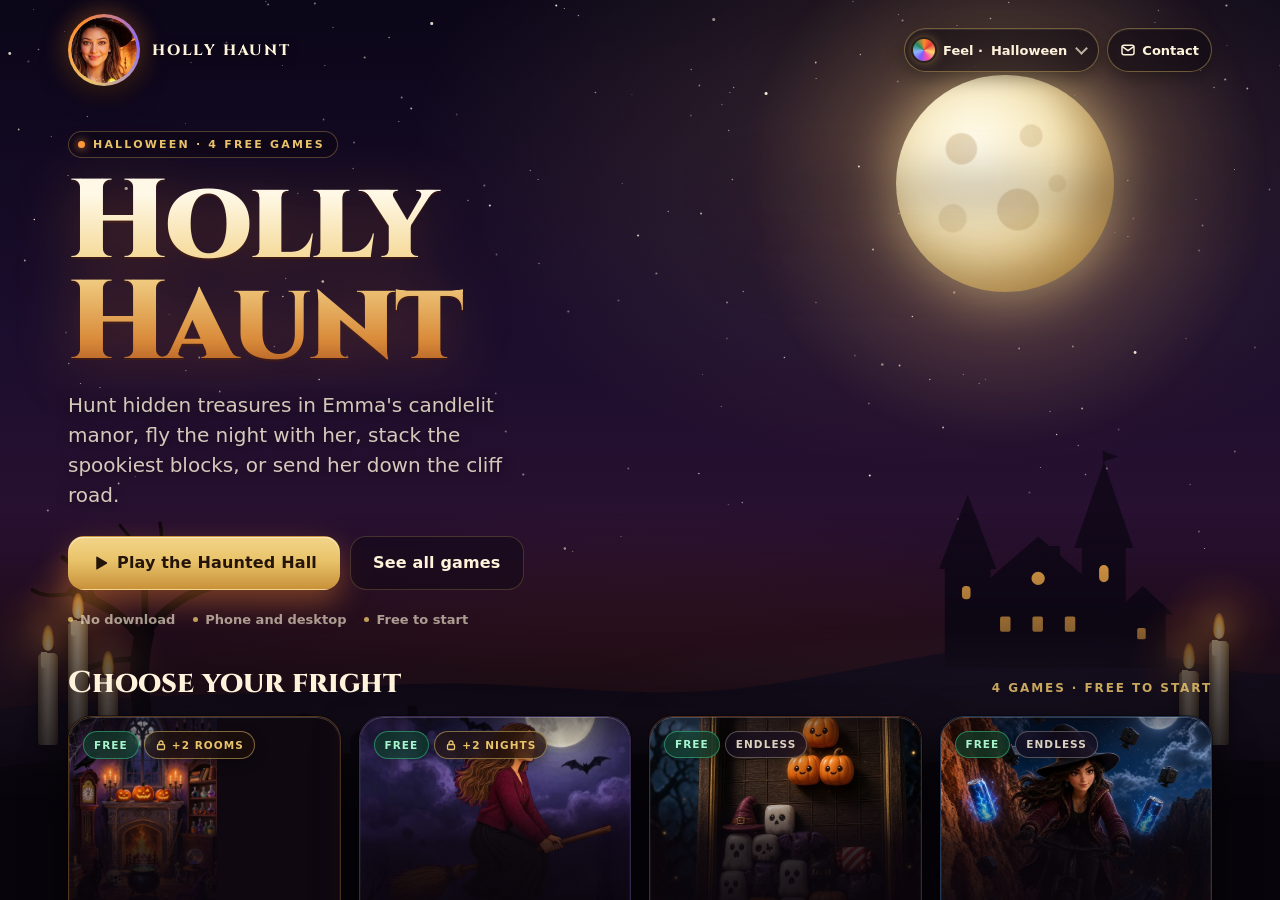
==== commit e6f55fe3: "Halloween kitchen and bedroom rooms, and festival art in every theme New kitchen-halloween.jpg and b" ====
--- a/index.html
+++ b/index.html
@@ -844,6 +844,7 @@
     .game-card.c-emma .art img { object-position: 45% 40%; }
     .game-card.c-stack .art img { object-position: center 35%; }
     .game-card.c-rush .art img { object-position: 55% 30%; }
+    html[data-theme] .game-card .art img.fest-art { filter: saturate(1.05) !important; }
     .game-card .art::after {
       z-index: 3;
       background: linear-gradient(180deg, rgba(8, 4, 10, .5) 0%, rgba(8, 4, 10, 0) 20%, rgba(8, 4, 10, 0) 38%, rgba(10, 5, 12, .8) 64%, rgba(10, 5, 12, .97) 100%);
@@ -1119,8 +1120,8 @@
       <p class="kicker">Locked</p>
       <h2 id="payTitle">Unlock the other rooms</h2>
       <div class="unlock-peek" aria-hidden="true">
-        <span style="background-image:url('kitchen.jpg')"><b>Kitchen</b></span>
-        <span style="background-image:url('bedroom.jpg')"><b>Bedroom</b></span>
+        <span id="peekKitchen" style="background-image:url('kitchen-halloween.jpg')"><b>Kitchen</b></span>
+        <span id="peekBedroom" style="background-image:url('bedroom-halloween.jpg')"><b>Bedroom</b></span>
       </div>
       <p id="payLine" class="lead">Pay $1 on this phone. Razorpay opens. After you pay, copy the payment id (it starts with pay_) and paste it here. The rooms open on this phone.</p>
       <div class="actions">
@@ -1362,33 +1363,33 @@
     {n:"Skull",x:30.6,y:80.5,s:10},
     {n:"Black cat",x:15.5,y:81,s:13}
   ]},
-  { id:"kitchen", name:"Kitchen", file:"kitchen.jpg", free:false, items:[
-    {n:"Wall clock",x:50,y:12,s:10},
-    {n:"Hanging lantern",x:76,y:14,s:9},
-    {n:"Full moon",x:91,y:10,s:9},
-    {n:"Mantel pumpkin",x:13,y:19,s:11},
-    {n:"Bubbling cauldron",x:69,y:50,s:13},
-    {n:"Grinning pumpkin",x:36,y:58,s:13},
-    {n:"Red candle",x:25,y:62,s:7},
-    {n:"Cookie plate",x:29,y:71,s:9},
-    {n:"Shelf pumpkins",x:55,y:37,s:10},
-    {n:"Rolling pin",x:49,y:70,s:10},
-    {n:"Lattice pie",x:64,y:65,s:12},
-    {n:"Black cat",x:83,y:79,s:13}
+  { id:"kitchen", name:"Kitchen", file:"kitchen-halloween.jpg", free:false, items:[
+    {n:"Full moon",x:49.3,y:15.6,s:12},
+    {n:"Hanging lantern",x:25.2,y:22.4,s:10},
+    {n:"Wall clock",x:47.5,y:35.3,s:9},
+    {n:"Spider web",x:89,y:9,s:14},
+    {n:"Eyeball jars",x:12,y:38.5,s:14},
+    {n:"Bubbling cauldron",x:75.7,y:66.5,s:13},
+    {n:"Jack-o'-lantern",x:14.4,y:70,s:14},
+    {n:"Pumpkin pie",x:42,y:74,s:11},
+    {n:"Red apple",x:63.3,y:76.8,s:7},
+    {n:"Cookie plate",x:24.6,y:79.7,s:11},
+    {n:"Spell book",x:51.7,y:81.7,s:12},
+    {n:"Black cat",x:84,y:89,s:12}
   ]},
-  { id:"bedroom", name:"Bedroom", file:"bedroom.jpg", free:false, items:[
-    {n:"Crescent moon",x:73,y:10,s:8},
-    {n:"Full moon",x:92,y:12,s:9},
-    {n:"Oval mirror",x:8,y:24,s:12},
-    {n:"Jewelry box",x:12,y:43,s:12},
-    {n:"Grandfather clock",x:72,y:25,s:10},
-    {n:"Little pumpkin",x:84,y:81,s:9},
-    {n:"Jack-o'-lantern",x:92,y:52,s:11},
-    {n:"Witch bear",x:18,y:60,s:14},
-    {n:"Toy train",x:20,y:82,s:14},
-    {n:"Spectacles",x:49,y:87,s:9},
-    {n:"Hourglass",x:70,y:85,s:9},
-    {n:"Spell book",x:40,y:95,s:11}
+  { id:"bedroom", name:"Bedroom", file:"bedroom-halloween.jpg", free:false, items:[
+    {n:"Crescent moon",x:46.3,y:11.2,s:8},
+    {n:"Witch hat",x:80,y:13.2,s:13},
+    {n:"Oval mirror",x:8.7,y:29.6,s:12},
+    {n:"Grandfather clock",x:88.7,y:36.9,s:11},
+    {n:"Candelabra",x:7.2,y:52,s:10},
+    {n:"Little ghost",x:34.3,y:56.5,s:10},
+    {n:"Black cat",x:51,y:57.3,s:9},
+    {n:"Lantern",x:60.3,y:49.3,s:7},
+    {n:"Skull",x:90,y:69.6,s:9},
+    {n:"Old trunk",x:84,y:81.5,s:10},
+    {n:"Jack-o'-lantern",x:19.8,y:79.7,s:15},
+    {n:"Witch boots",x:68,y:87.3,s:11}
   ]}
 ];
 const PIC_RATIO = 784 / 1168; /* every room picture is 784 x 1168 */
@@ -1417,8 +1418,8 @@
 /* Riddles only for names with one clear meaning in their room. */
 const RIDDLES = {
   hall: { "Hourglass": "Sand that counts the seconds", "Grandfather clock": "Tall, it ticks and chimes", "Crystal ball": "A glass globe that sees the future", "Cauldron": "A witch's pot for bubbling brews", "Raven": "A black bird that croaks nevermore", "Black cat": "It purrs and has nine lives" },
-  kitchen: { "Rolling pin": "It flattens the dough", "Wall clock": "Hands that tick on the wall", "Hanging lantern": "It hangs high and lights the way", "Black cat": "It purrs and has nine lives" },
-  bedroom: { "Grandfather clock": "Tall, it ticks and chimes", "Hourglass": "Sand that counts the seconds", "Spectacles": "Glass eyes for tired readers", "Spell book": "Pages full of magic words", "Toy train": "It chugs along on little wheels" }
+  kitchen: { "Wall clock": "Hands that tick on the wall", "Hanging lantern": "It hangs high and lights the way", "Black cat": "It purrs and has nine lives", "Bubbling cauldron": "A witch's pot for bubbling brews", "Spell book": "Pages full of magic words", "Red apple": "A shiny fruit a witch might offer" },
+  bedroom: { "Grandfather clock": "Tall, it ticks and chimes", "Oval mirror": "It shows your face right back", "Witch boots": "A laced-up pair for a witch's feet", "Little ghost": "A white sheet that says boo", "Old trunk": "A heavy chest for old things", "Witch hat": "Pointy, black and worn by witches" }
 };
 function store(k, v){ try { if (v === undefined) return localStorage.getItem(k); localStorage.setItem(k, v); } catch (e) {} return null; }
 let diff = store("holly.find.diff") === "hard" ? "hard" : "normal";
@@ -1772,7 +1773,7 @@
   stage.classList.remove("cursed");
   stage.querySelectorAll(".ring.hint").forEach((n) => n.remove());
   sfxMiss();
-  document.getElementById("failLine").textContent = "The candle burned out with " + found.size + " of " + scene.items.length + " objects found in the " + scene.name + ". Wrong clicks cost " + cfg.miss + "s each, so look before you tap.";
+  document.getElementById("failLine").textContent = "The candle burned out with " + found.size + " of " + scene.items.length + " objects found in the " + roomLabel(scene) + ". Wrong clicks cost " + cfg.miss + "s each, so look before you tap.";
   setSheetArt("failArt");
   document.getElementById("fail").classList.add("on");
   document.getElementById("failAgain").focus({ preventScroll: true });
@@ -1995,7 +1996,7 @@
   const isNew = !prev || t < prev;
   if (isNew) { store(bestKey(scene.id), String(t)); paintBest(); }
   document.querySelectorAll("#doneStars svg").forEach((s, i) => s.classList.toggle("on", i < stars));
-  document.getElementById("doneTitle").textContent = "The " + scene.name + " is yours";
+  document.getElementById("doneTitle").textContent = "The " + roomLabel(scene) + " is yours";
   document.getElementById("doneTime").textContent = fmt(t);
   document.getElementById("doneLeft").textContent = fmt(finalLeft);
   document.getElementById("doneBest").textContent = fmt(isNew ? t : prev);
@@ -2125,6 +2126,28 @@
   });
 }
 window.addEventListener("holly-theme", paintRoomArt);
+/* Festive themes: cards and the unlock peek show the theme's own scene, never Halloween art. */
+function paintThemeArt(){
+  const art = themedPlay() && window.hollyScene ? window.hollyScene() : "";
+  const crops = ["30% 35%", "70% 30%", "45% 70%", "85% 55%"];
+  document.querySelectorAll(".game-card .art img").forEach((img, k) => {
+    if (!img.dataset.src) img.dataset.src = img.getAttribute("src");
+    const want = art || img.dataset.src;
+    if (img.getAttribute("src") !== want) img.setAttribute("src", want);
+    img.classList.toggle("fest-art", !!art);
+    img.style.objectPosition = art ? crops[k % crops.length] : "";
+  });
+  const peeks = { peekKitchen: ["kitchen-halloween.jpg", "25% 60%"], peekBedroom: ["bedroom-halloween.jpg", "80% 40%"] };
+  Object.keys(peeks).forEach((id) => {
+    const el = document.getElementById(id);
+    if (!el) return;
+    el.style.backgroundImage = "url('" + (art || peeks[id][0]) + "')";
+    el.style.backgroundPosition = art ? peeks[id][1] : "";
+    const b = el.querySelector("b");
+    if (b) b.textContent = roomLabel(SCENES.find((sc) => sc.id === (id === "peekKitchen" ? "kitchen" : "bedroom")));
+  });
+}
+window.addEventListener("holly-theme", paintThemeArt);
 window.refreshRooms = () => { paintRooms(); paintBest(); };
 function paintDiff(){
   document.querySelectorAll("#diff button").forEach((b) => b.setAttribute("aria-checked", String(b.dataset.d === diff)));
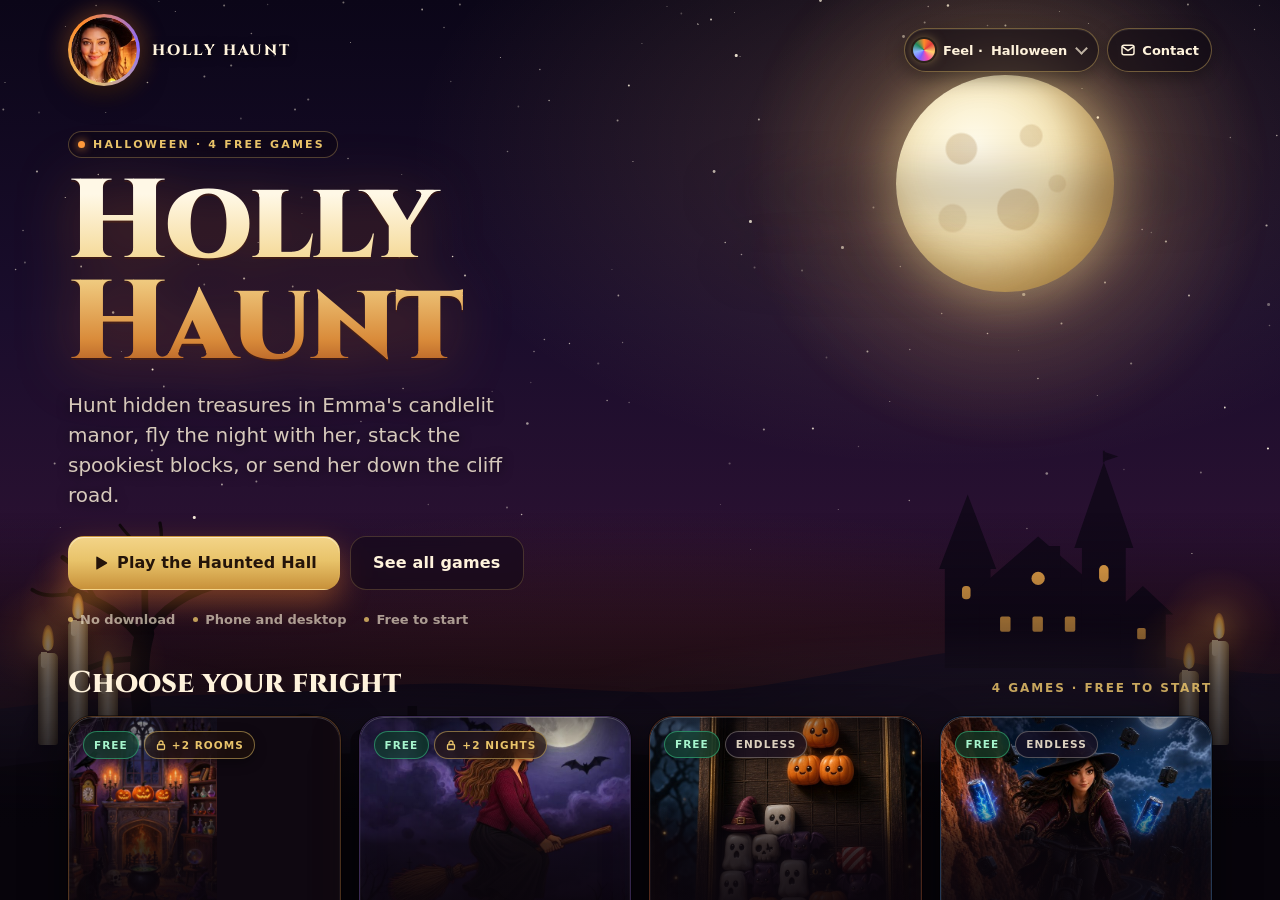
==== commit ae2dfe07: "Real hidden-object rooms for Christmas and the Diwali hall Each festival room can now have its own p" ====
--- a/index.html
+++ b/index.html
@@ -95,6 +95,11 @@
       opacity: 0; transition: opacity .5s ease;
     }
     #pic.ready { opacity: 1; }
+    /* Festival room with its own painted picture: show it like a Halloween room (beats themes.css hiding). */
+    html[data-theme][data-own-room] #pic.ready,
+    html[data-theme][data-own-room] #bgblur,
+    html[data-theme][data-own-room] .fx-vignette,
+    html[data-theme][data-own-room] .fx-candle { opacity: 1 !important; }
     .fx-vignette, .fx-candle {
       position: absolute; inset: 0; pointer-events: none; z-index: 2;
     }
@@ -1393,6 +1398,21 @@
   ]}
 ];
 const PIC_RATIO = 784 / 1168; /* every room picture is 784 x 1168 */
+/* Festival rooms: theme.js may give a room its own picture + objects (hollyRoomScene). Then the room plays
+   exactly like a Halloween room; otherwise the emoji hunt on the shared festival scene is the fallback. */
+function currentTheme(){ return document.documentElement.getAttribute("data-theme") || "halloween"; }
+function festTheme(){ return currentTheme() !== "halloween"; }
+function roomScene(sc){
+  const base = SCENES.find((s) => s.id === sc.id) || sc;
+  const th = currentTheme();
+  const own = th !== "halloween" && window.hollyRoomScene ? window.hollyRoomScene(th, base.id) : null;
+  if (!own) return base;
+  return Object.assign({}, base, { file: own.file, items: own.items, riddles: own.riddles, own: true });
+}
+function markOwnRoom(){
+  if (scene && scene.own) document.documentElement.setAttribute("data-own-room", "");
+  else document.documentElement.removeAttribute("data-own-room");
+}
 
 const stage = document.getElementById("stage");
 const pic = document.getElementById("pic");
@@ -1570,7 +1590,14 @@
   stage.appendChild(el);
   setTimeout(() => el.remove(), 550);
 }
+function itemName(i){
+  const it = scene.items[i];
+  if (!it) return "";
+  if (scene.own || typeof window.hollyItemName !== "function") return it.n;
+  return window.hollyItemName(scene.id, i, it.n);
+}
 function itemMark(i){
+  if (scene.own) return "";
   return window.hollyItemMark ? window.hollyItemMark(scene.id, i) : "";
 }
 function cropStyle(it, el, px){
@@ -1600,7 +1627,7 @@
 ];
 function themedPlay(){
   const id = document.documentElement.getAttribute("data-theme");
-  return !!id && id !== "halloween";
+  return !!id && id !== "halloween" && !(scene && scene.own);
 }
 function spotOf(it){
   const i = scene.items.indexOf(it);
@@ -1641,7 +1668,7 @@
   scene.items.forEach((it, i) => {
     const mark = itemMark(i);
     if (!mark) return;
-    const name = window.hollyItemName ? window.hollyItemName(scene.id, i, it.n) : it.n;
+    const name = itemName(i);
     const b = document.createElement("button");
     b.type = "button";
     b.className = "fest-item" + (found.has(i) ? " got" : "");
@@ -1663,7 +1690,7 @@
   if (found.has(i)) { say("Already found"); return; }
   found.add(i);
   const it = scene.items[i];
-  const label = window.hollyItemName ? window.hollyItemName(scene.id, i, it.n) : it.n;
+  const label = itemName(i);
   track("object_found", { room: scene.id, object: label });
   sfxFind();
   burstAt(clientX, clientY);
@@ -1715,7 +1742,7 @@
   const k = document.createElement("b");
   k.textContent = "Found · " + found.size + " of " + scene.items.length;
   const nm = document.createElement("span");
-  nm.textContent = window.hollyItemName ? window.hollyItemName(scene.id, i, it.n) : it.n;
+  nm.textContent = itemName(i);
   tx.append(k, nm);
   el.append(th, tx);
   stage.appendChild(el);
@@ -1723,7 +1750,9 @@
   setTimeout(() => el.remove(), 2000);
 }
 function roomArt(sc){
-  const themedArt = themedPlay() && window.hollyScene ? window.hollyScene() : "";
+  const r = roomScene(sc);
+  if (r.own) return r.file;
+  const themedArt = festTheme() && window.hollyScene ? window.hollyScene() : "";
   return themedArt || sc.file;
 }
 function setSheetArt(id){
@@ -1836,10 +1865,10 @@
   list.innerHTML = '<div class="tray-head"><b>Objects to find</b><span>' + found.size + " / " + scene.items.length + "</span></div>";
   /* Only the next few objects are shown; the rest appear as these are found. */
   const act = activeItems();
-  const rid = RIDDLES[scene.id] || {};
+  const rid = scene.riddles || RIDDLES[scene.id] || {};
   act.forEach((i) => {
     const it = scene.items[i];
-    const shownName = window.hollyItemName ? window.hollyItemName(scene.id, i, it.n) : it.n;
+    const shownName = itemName(i);
     const isRiddle = shownName === it.n && riddled.has(i) && !revealed.has(i);
     const label = isRiddle ? rid[it.n] : shownName;
     const b = document.createElement("button");
@@ -1876,6 +1905,7 @@
 }
 
 function openScene(sc){
+  sc = roomScene(sc);
   const locked = !sc.free && !paid;
   if (locked && HollyPay.hasPaymentId() && HollyPay.state.checking) {
     HollyPay.ensure().then(() => openScene(sc)); // payment check still running: wait, then decide
@@ -1898,7 +1928,7 @@
   hintsLeft = cfg.hints; hintReadyAt = 0; misses = []; cursedUntil = 0;
   stage.classList.remove("cursed");
   order = shuffle(sc.items.map((_, i) => i));
-  const ridNames = Object.keys(RIDDLES[sc.id] || {});
+  const ridNames = Object.keys(sc.riddles || RIDDLES[sc.id] || {});
   riddled = new Set(shuffle(sc.items.map((it, i) => ridNames.indexOf(it.n) >= 0 ? i : -1).filter((i) => i >= 0)).slice(0, cfg.riddles));
   revealed = new Set(); shownActive = [];
   document.getElementById("fail").classList.remove("on");
@@ -1907,7 +1937,8 @@
   stage.querySelectorAll(".ring").forEach(n => n.remove());
   if (!pic.src || pic.src.indexOf(sc.file) < 0) pic.classList.remove("ready");
   pic.src = sc.file;
-  pic.alt = sc.name + " full of hidden objects";
+  pic.alt = roomLabel(sc) + " full of hidden objects";
+  markOwnRoom();
   document.getElementById("bgblur").style.backgroundImage = "url('" + sc.file + "')";
   pick.classList.remove("on");
   document.getElementById("pay").classList.remove("on");
@@ -1972,7 +2003,7 @@
   flyToScore(it, clientX, clientY);
   popAt(clientX, clientY, CHEERS[found.size % CHEERS.length]);
   celebrate(chosen);
-  say("Found: " + (window.hollyItemName ? window.hollyItemName(scene.id, chosen, it.n) : it.n));
+  say("Found: " + itemName(chosen));
   stage.querySelectorAll(".ring.hint").forEach((n) => n.remove());
   renderList(chosen);
   if (found.size === scene.items.length) {
@@ -2073,7 +2104,7 @@
   list.querySelectorAll(".chip.hinted").forEach((c) => c.classList.remove("hinted"));
   const chip = list.querySelector('.chip[data-i="' + i + '"]');
   if (chip) chip.classList.add("hinted");
-  const hintName = window.hollyItemName ? window.hollyItemName(scene.id, i, scene.items[i].n) : scene.items[i].n;
+  const hintName = itemName(i);
   say("Look here: " + hintName + " (−" + cfg.hintCost + "s)");
   track("hint_used", { room: scene.id, object: hintName });
   sfxHint();
@@ -2117,32 +2148,50 @@
 HollyPay.onChange(() => paintBest());
 /* Room card art follows the festive theme (display only; locking stays in paintRooms). */
 function paintRoomArt(){
-  const themed = themedPlay() && window.hollyScene && window.hollyScene();
+  const themed = festTheme() && window.hollyScene && window.hollyScene();
   SCENES.forEach((sc, k) => {
     const b = roomsEl.querySelector('[data-id="' + sc.id + '"]');
     if (!b) return;
-    b.style.backgroundImage = "url('" + (themed ? window.hollyScene() : sc.file) + "')";
-    b.style.backgroundPosition = themed ? ["20% 40%", "55% 60%", "85% 30%"][k % 3] : "center 30%";
+    const r = roomScene(sc);
+    const fest = themed && !r.own;
+    b.style.backgroundImage = "url('" + (r.own ? r.file : fest ? window.hollyScene() : sc.file) + "')";
+    b.style.backgroundPosition = fest ? ["20% 40%", "55% 60%", "85% 30%"][k % 3] : "center 30%";
   });
 }
+/* Switching festival mid-room: swap to that festival's own picture (or back to the fallback). */
+window.addEventListener("holly-theme", () => {
+  const r = roomScene(scene);
+  if (r.file === scene.file && !!r.own === !!scene.own) { markOwnRoom(); return; }
+  if (playing) { openScene(r); return; }
+  scene = r; found = new Set(); revealed = new Set(); shownActive = [];
+  order = shuffle(r.items.map((_, i) => i)); riddled = new Set();
+  stage.querySelectorAll(".ring").forEach((n) => n.remove());
+  if (!pic.src || pic.src.indexOf(r.file) < 0) pic.classList.remove("ready");
+  pic.src = r.file;
+  document.getElementById("bgblur").style.backgroundImage = "url('" + r.file + "')";
+  markOwnRoom();
+});
 window.addEventListener("holly-theme", paintRoomArt);
 /* Festive themes: cards and the unlock peek show the theme's own scene, never Halloween art. */
 function paintThemeArt(){
-  const art = themedPlay() && window.hollyScene ? window.hollyScene() : "";
+  const art = festTheme() && window.hollyScene ? window.hollyScene() : "";
+  const hallOwn = roomScene(SCENES[0]);
   const crops = ["30% 35%", "70% 30%", "45% 70%", "85% 55%"];
   document.querySelectorAll(".game-card .art img").forEach((img, k) => {
     if (!img.dataset.src) img.dataset.src = img.getAttribute("src");
-    const want = art || img.dataset.src;
+    const ownArt = k === 0 && hallOwn.own ? hallOwn.file : "";
+    const want = ownArt || art || img.dataset.src;
     if (img.getAttribute("src") !== want) img.setAttribute("src", want);
-    img.classList.toggle("fest-art", !!art);
-    img.style.objectPosition = art ? crops[k % crops.length] : "";
+    img.classList.toggle("fest-art", !!(ownArt || art));
+    img.style.objectPosition = ownArt ? "center 40%" : art ? crops[k % crops.length] : "";
   });
   const peeks = { peekKitchen: ["kitchen-halloween.jpg", "25% 60%"], peekBedroom: ["bedroom-halloween.jpg", "80% 40%"] };
   Object.keys(peeks).forEach((id) => {
     const el = document.getElementById(id);
     if (!el) return;
-    el.style.backgroundImage = "url('" + (art || peeks[id][0]) + "')";
-    el.style.backgroundPosition = art ? peeks[id][1] : "";
+    const own = roomScene({ id: id === "peekKitchen" ? "kitchen" : "bedroom" });
+    el.style.backgroundImage = "url('" + (own.own ? own.file : (art || peeks[id][0])) + "')";
+    el.style.backgroundPosition = own.own ? "center 45%" : art ? peeks[id][1] : "";
     const b = el.querySelector("b");
     if (b) b.textContent = roomLabel(SCENES.find((sc) => sc.id === (id === "peekKitchen" ? "kitchen" : "bedroom")));
   });
@@ -2318,6 +2367,6 @@
 })();
 track("game_picker_view");
 </script>
-  <script src="theme.js?v=9"></script>
+  <script src="theme.js?v=10"></script>
 </body>
 </html>
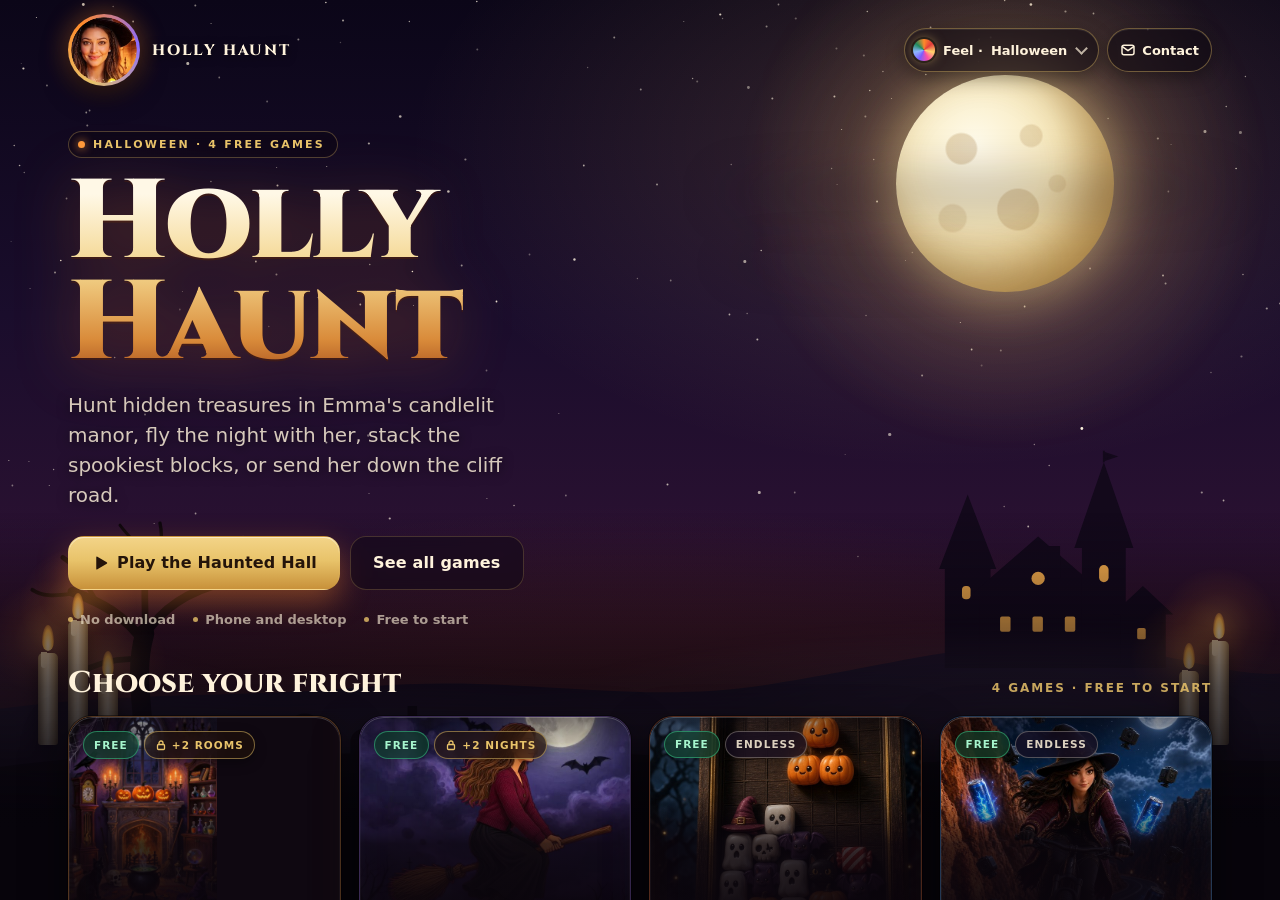
==== commit 9a11c084: "Diwali kitchen and bedroom: painted rooms with hotspots and riddles Co-Authored-By: Claude Opus 5.5 " ====
--- a/index.html
+++ b/index.html
@@ -2367,6 +2367,6 @@
 })();
 track("game_picker_view");
 </script>
-  <script src="theme.js?v=10"></script>
+  <script src="theme.js?v=11"></script>
 </body>
 </html>
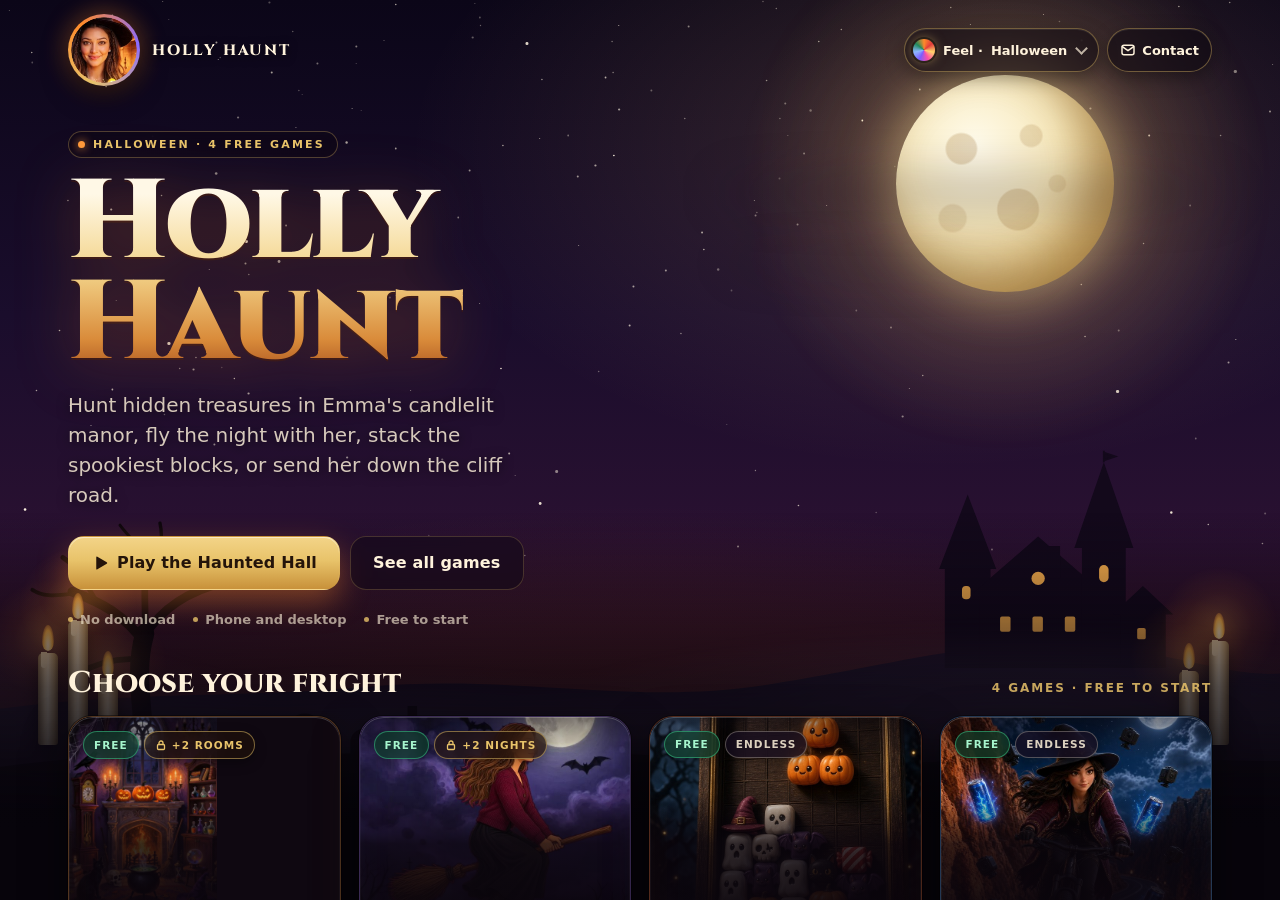
==== commit 4632e1bb: "Tougher hard modes: Flight Hard, Haunt Hard, Stack Nightmare, Rush Stage 2 Co-Authored-By: Claude Op" ====
--- a/index.html
+++ b/index.html
@@ -1431,7 +1431,7 @@
 /* ---------- challenge rules ---------- */
 const DIFFS = {
   normal: { label: "Normal", perItem: 8, base: 10, hints: 2, miss: 5, hintCost: 10, riddles: 3 },
-  hard:   { label: "Hard",   perItem: 6, base: 5,  hints: 1, miss: 8, hintCost: 15, riddles: 5 }
+  hard:   { label: "Hard",   perItem: 5, base: 5,  hints: 1, miss: 10, hintCost: 20, riddles: 7 }
 };
 const HINT_COOLDOWN = 12000;   /* ms between hints */
 const SPAM_WINDOW = 2000, SPAM_MISSES = 3, CURSE_MS = 1500;
